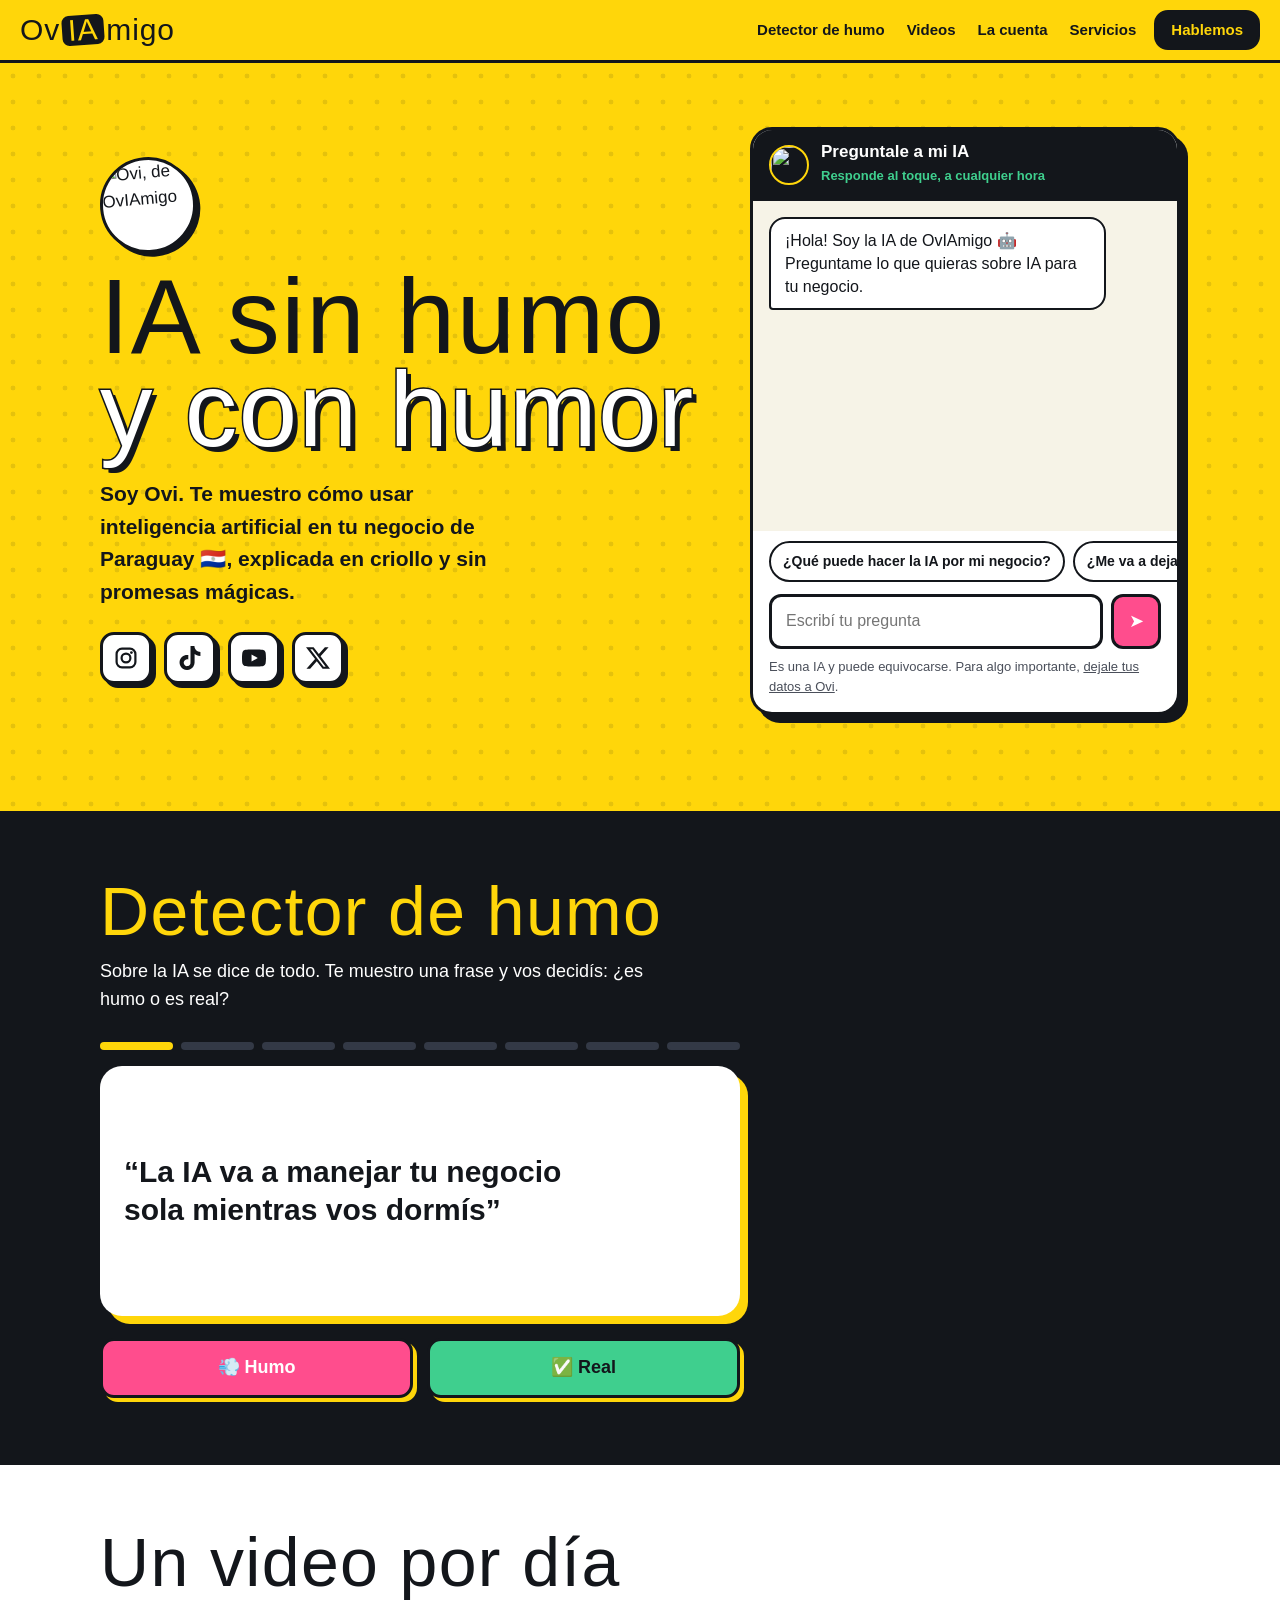
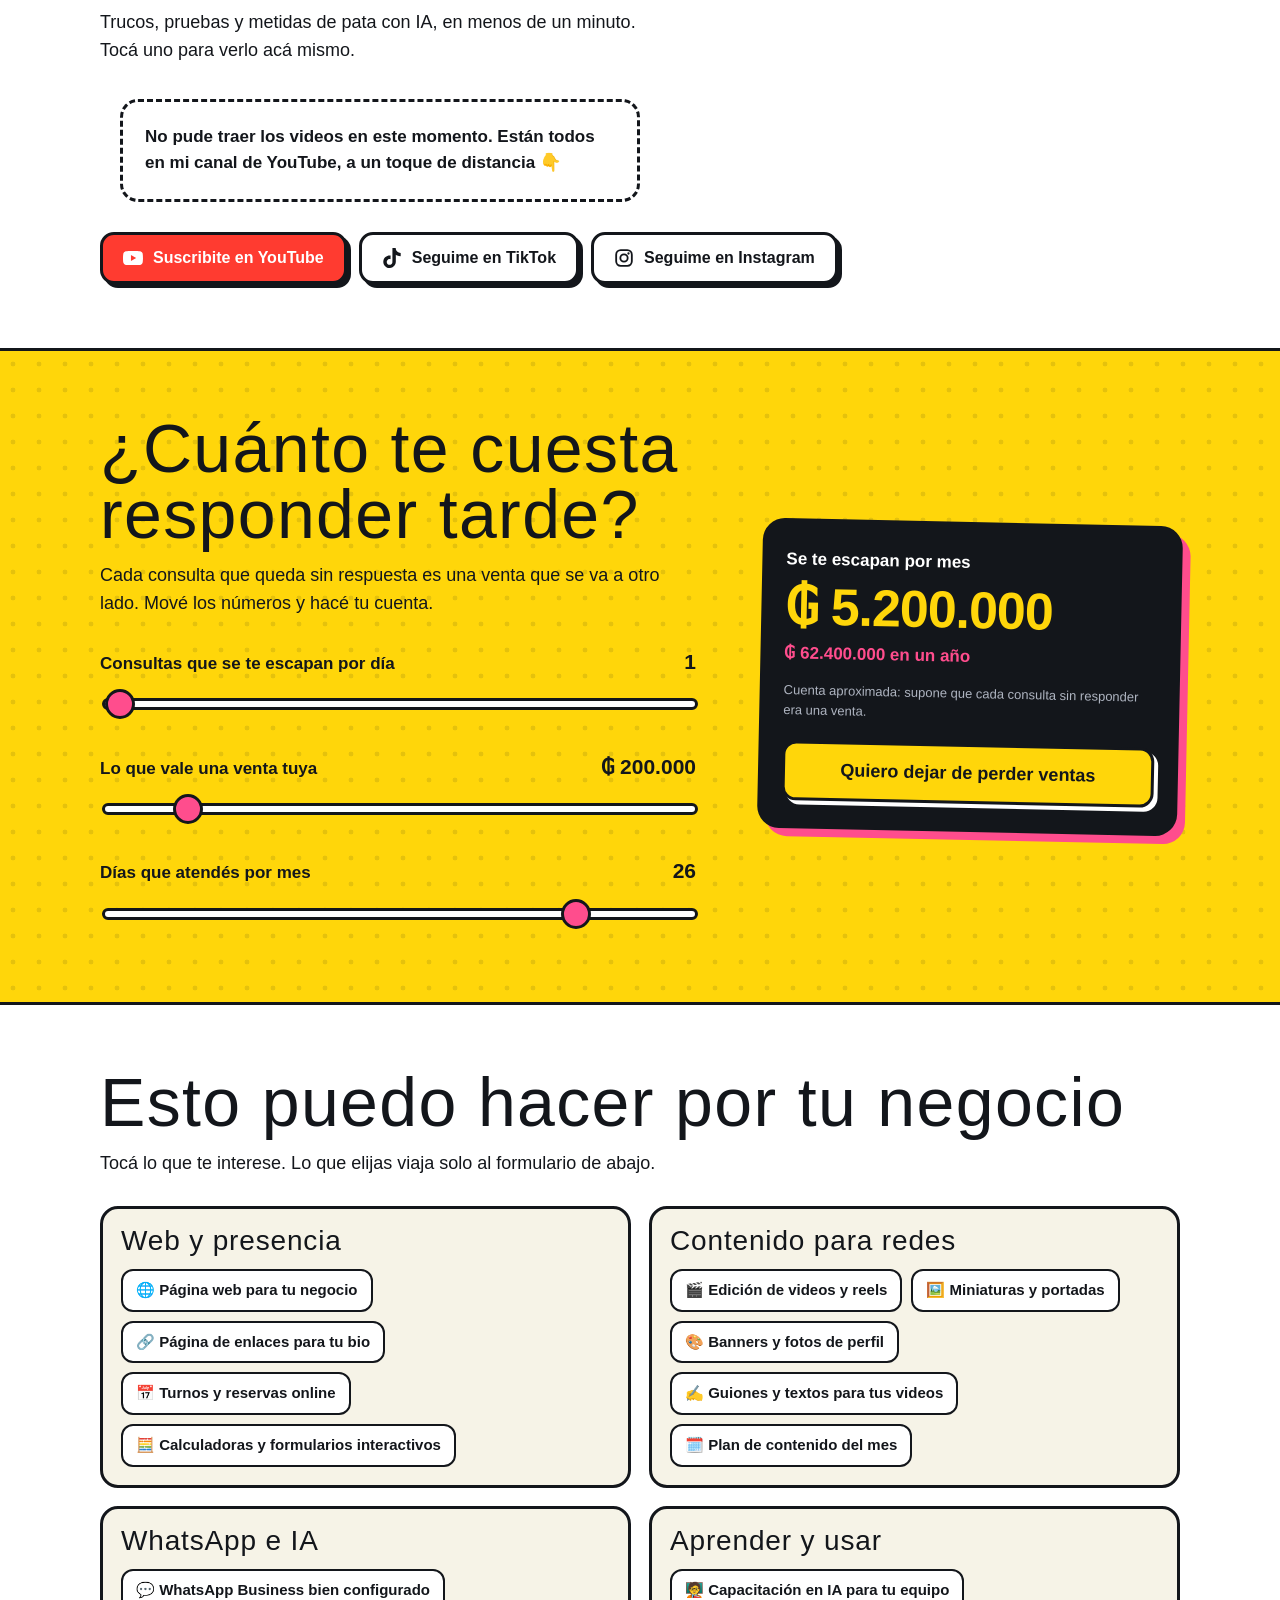
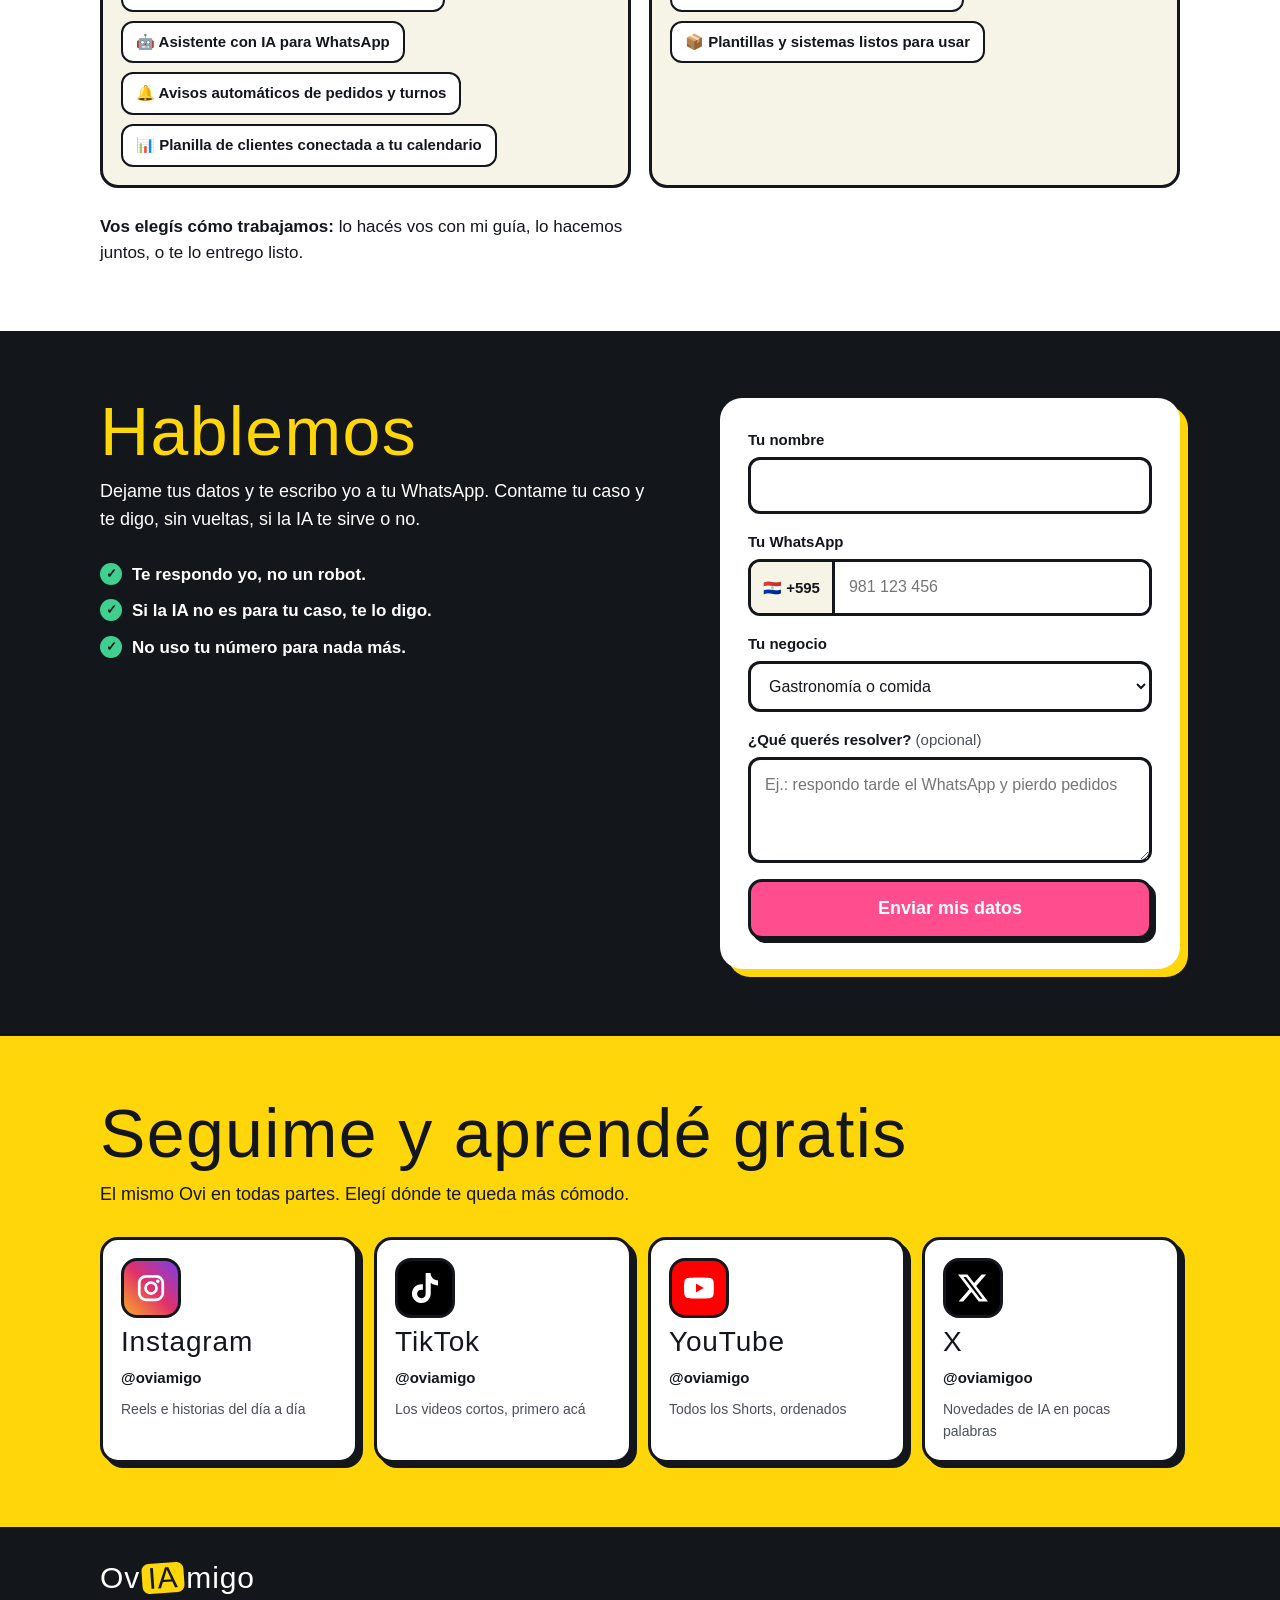
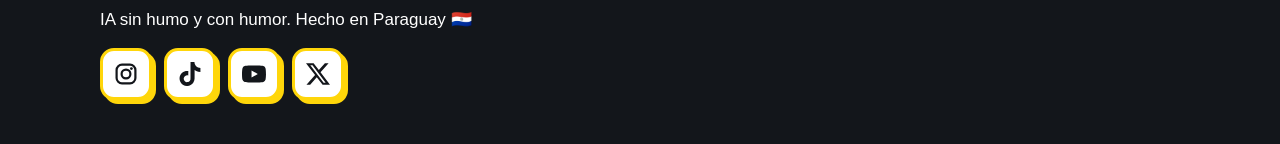
==== index.html @ fc62335b "Add files via upload" ====
<!doctype html>
<html lang="es-PY">
<head>
<meta charset="utf-8">
<meta name="viewport" content="width=device-width, initial-scale=1, viewport-fit=cover">
<title>OvIAmigo | IA sin humo y con humor para tu negocio</title>
<meta name="description" content="Ovi te muestra cómo usar inteligencia artificial en tu negocio de Paraguay: WhatsApp atendido por IA, páginas web, contenido y capacitación. Sin promesas mágicas.">
<meta name="theme-color" content="#FFD60A">
<link rel="canonical" href="https://oviamigo.com/">
<meta property="og:type" content="website">
<meta property="og:url" content="https://oviamigo.com/">
<meta property="og:title" content="OvIAmigo | IA sin humo y con humor">
<meta property="og:description" content="Preguntale a mi IA, jugá al detector de humo y mirá un video nuevo por día.">
<meta property="og:image" content="https://oviamigo.com/assets/compartir.png">
<meta name="twitter:card" content="summary_large_image">
<link rel="icon" href="assets/avatar.jpg">
<link rel="apple-touch-icon" href="assets/avatar.jpg">
<link rel="preload" href="assets/fuentes/bangers.woff2" as="font" type="font/woff2" crossorigin>
<link rel="stylesheet" href="estilos.css">
</head>
<body>

<svg width="0" height="0" style="position:absolute" aria-hidden="true">
  <symbol id="i-instagram" viewBox="0 0 24 24"><rect x="2.6" y="2.6" width="18.8" height="18.8" rx="5.4" fill="none" stroke="currentColor" stroke-width="2.2"/><circle cx="12" cy="12" r="4.4" fill="none" stroke="currentColor" stroke-width="2.2"/><circle cx="17.4" cy="6.6" r="1.4" fill="currentColor"/></symbol>
  <symbol id="i-tiktok" viewBox="0 0 24 24"><path fill="currentColor" d="M12.525.02c1.31-.02 2.61-.01 3.91-.02.08 1.53.63 3.09 1.75 4.17 1.12 1.11 2.7 1.62 4.24 1.79v4.03c-1.44-.05-2.89-.35-4.2-.97-.57-.26-1.1-.59-1.62-.93-.01 2.92.01 5.84-.02 8.75-.08 1.4-.54 2.79-1.35 3.94-1.31 1.92-3.58 3.17-5.91 3.21-1.43.08-2.86-.31-4.08-1.03-2.02-1.19-3.44-3.37-3.65-5.71-.02-.5-.03-1-.01-1.49.18-1.9 1.12-3.72 2.58-4.96 1.66-1.44 3.98-2.13 6.15-1.72.02 1.48-.04 2.96-.04 4.44-.99-.32-2.15-.23-3.02.37-.63.41-1.11 1.04-1.36 1.75-.21.51-.15 1.07-.14 1.61.24 1.64 1.82 3.02 3.5 2.87 1.12-.01 2.19-.66 2.77-1.61.19-.33.4-.67.41-1.06.1-1.79.06-3.57.07-5.36.01-4.03-.01-8.05.02-12.07z"/></symbol>
  <symbol id="i-youtube" viewBox="0 0 24 24"><path fill="currentColor" d="M23.498 6.186a3.016 3.016 0 0 0-2.122-2.136C19.505 3.545 12 3.545 12 3.545s-7.505 0-9.377.505A3.017 3.017 0 0 0 .502 6.186C0 8.07 0 12 0 12s0 3.93.502 5.814a3.016 3.016 0 0 0 2.122 2.136c1.871.505 9.376.505 9.376.505s7.505 0 9.377-.505a3.015 3.015 0 0 0 2.122-2.136C24 15.93 24 12 24 12s0-3.93-.502-5.814zM9.545 15.568V8.432L15.818 12l-6.273 3.568z"/></symbol>
  <symbol id="i-x" viewBox="0 0 24 24"><path fill="currentColor" d="M18.901 1.153h3.68l-8.04 9.19L24 22.846h-7.406l-5.8-7.584-6.638 7.584H.474l8.6-9.83L0 1.154h7.594l5.243 6.932ZM17.61 20.644h2.039L6.486 3.24H4.298Z"/></symbol>
</svg>

<header class="top">
  <a class="marca" href="#inicio" aria-label="OvIAmigo, inicio">Ov<b>IA</b>migo</a>
  <nav class="menu" aria-label="Secciones">
    <a href="#detector">Detector de humo</a>
    <a href="#videos">Videos</a>
    <a href="#cuenta">La cuenta</a>
    <a href="#servicios">Servicios</a>
  </nav>
  <a class="btn chico" href="#hablemos">Hablemos</a>
</header>

<main>

<!-- ============ INICIO ============ -->
<section class="hero" id="inicio">
  <div class="ancho hero-grid">
    <div class="hero-txt">
      <img class="avatar" src="assets/avatar.jpg" alt="Ovi, de OvIAmigo" width="96" height="96">
      <h1 class="titular">
        <span>IA sin humo</span> <span>y con humor</span>
        <i class="nube n1"></i><i class="nube n2"></i><i class="nube n3"></i><i class="nube n4"></i><i class="nube n5"></i>
      </h1>
      <p class="bajada">Soy Ovi. Te muestro cómo usar inteligencia artificial en tu negocio de Paraguay 🇵🇾, explicada en criollo y sin promesas mágicas.</p>
      <div class="redes-fila" data-redes="iconos"></div>
    </div>

    <div class="chat" aria-label="Chat con la IA de OvIAmigo">
      <div class="chat-top">
        <img src="assets/avatar.jpg" alt="" width="40" height="40">
        <div><strong>Preguntale a mi IA</strong><span id="chat-estado">Responde al toque, a cualquier hora</span></div>
      </div>
      <div class="chat-log" id="chat-log" role="log" aria-live="polite"></div>
      <div class="chat-ideas" id="chat-ideas"></div>
      <form class="chat-form" id="chat-form" autocomplete="off">
        <input id="chat-in" type="text" maxlength="400" placeholder="Escribí tu pregunta" aria-label="Tu pregunta">
        <button type="submit" aria-label="Enviar pregunta">➤</button>
      </form>
      <p class="chat-nota">Es una IA y puede equivocarse. Para algo importante, <a href="#hablemos">dejale tus datos a Ovi</a>.</p>
    </div>
  </div>
</section>

<!-- ============ DETECTOR DE HUMO ============ -->
<section class="humo" id="detector">
  <div class="ancho">
    <h2 class="titulo">Detector de humo</h2>
    <p class="intro">Sobre la IA se dice de todo. Te muestro una frase y vos decidís: ¿es humo o es real?</p>

    <div class="juego" id="juego">
      <div class="puntos" id="puntos" aria-hidden="true"></div>
      <div class="carta" id="carta" aria-live="polite">
        <p class="frase" id="frase"></p>
        <div class="veredicto" id="veredicto" hidden>
          <span class="sello" id="sello"></span>
          <p id="porque"></p>
        </div>
      </div>
      <div class="juego-botones" id="juego-botones">
        <button class="btn grande b-humo" type="button" data-resp="humo">💨 Humo</button>
        <button class="btn grande b-real" type="button" data-resp="real">✅ Real</button>
      </div>
      <button class="btn grande b-sig" id="siguiente" type="button" hidden>Siguiente frase</button>
    </div>

    <div class="final" id="final" hidden>
      <p class="final-num" id="final-num"></p>
      <p class="final-txt" id="final-txt"></p>
      <p class="final-inv">En mis videos desarmo un humo nuevo cada día. Seguime y no te lo venden más:</p>
      <div class="redes-fila claro" data-redes="botones"></div>
      <div class="final-acc">
        <button class="btn" id="compartir" type="button">Compartir mi resultado</button>
        <button class="btn fantasma" id="otra" type="button">Jugar de nuevo</button>
      </div>
    </div>
  </div>
</section>

<!-- ============ VIDEOS ============ -->
<section class="videos" id="videos">
  <div class="ancho">
    <h2 class="titulo">Un video por día</h2>
    <p class="intro">Trucos, pruebas y metidas de pata con IA, en menos de un minuto. Tocá uno para verlo acá mismo.</p>
  </div>
  <div class="tira" id="tira" tabindex="0" aria-label="Últimos videos de OvIAmigo"></div>
  <div class="ancho videos-pie">
    <a class="btn rojo" data-red="youtube" href="#" target="_blank" rel="noopener"><svg><use href="#i-youtube"/></svg> Suscribite en YouTube</a>
    <a class="btn" data-red="tiktok" href="#" target="_blank" rel="noopener"><svg><use href="#i-tiktok"/></svg> Seguime en TikTok</a>
    <a class="btn" data-red="instagram" href="#" target="_blank" rel="noopener"><svg><use href="#i-instagram"/></svg> Seguime en Instagram</a>
  </div>
</section>

<!-- ============ LA CUENTA ============ -->
<section class="cuenta" id="cuenta">
  <div class="ancho cuenta-grid">
    <div>
      <h2 class="titulo">¿Cuánto te cuesta responder tarde?</h2>
      <p class="intro">Cada consulta que queda sin respuesta es una venta que se va a otro lado. Mové los números y hacé tu cuenta.</p>
      <div class="campos">
        <label class="campo">
          <span>Consultas que se te escapan por día <output id="o-pierde">1</output></span>
          <input type="range" id="c-pierde" min="1" max="20" value="1">
        </label>
        <label class="campo">
          <span>Lo que vale una venta tuya <output id="o-venta">₲ 200.000</output></span>
          <input type="range" id="c-venta" min="20000" max="1500000" step="10000" value="200000">
        </label>
        <label class="campo">
          <span>Días que atendés por mes <output id="o-dias">26</output></span>
          <input type="range" id="c-dias" min="4" max="31" value="26">
        </label>
      </div>
    </div>
    <div class="ticket" aria-live="polite">
      <p class="ticket-arriba">Se te escapan por mes</p>
      <p class="ticket-num" id="c-total">₲ 5.200.000</p>
      <p class="ticket-abajo" id="c-anio">₲ 62.400.000 en un año</p>
      <p class="ticket-nota">Cuenta aproximada: supone que cada consulta sin responder era una venta.</p>
      <button class="btn grande" id="c-quiero" type="button">Quiero dejar de perder ventas</button>
    </div>
  </div>
</section>

<!-- ============ SERVICIOS ============ -->
<section class="servicios" id="servicios">
  <div class="ancho">
    <h2 class="titulo">Esto puedo hacer por tu negocio</h2>
    <p class="intro">Tocá lo que te interese. Lo que elijas viaja solo al formulario de abajo.</p>
    <div class="grupos" id="grupos"></div>
    <div class="formas">
      <p><strong>Vos elegís cómo trabajamos:</strong> lo hacés vos con mi guía, lo hacemos juntos, o te lo entrego listo.</p>
    </div>
  </div>
</section>

<!-- ============ HABLEMOS ============ -->
<section class="hablemos" id="hablemos">
  <div class="ancho hablemos-grid">
    <div>
      <h2 class="titulo">Hablemos</h2>
      <p class="intro">Dejame tus datos y te escribo yo a tu WhatsApp. Contame tu caso y te digo, sin vueltas, si la IA te sirve o no.</p>
      <ul class="promesas">
        <li>Te respondo yo, no un robot.</li>
        <li>Si la IA no es para tu caso, te lo digo.</li>
        <li>No uso tu número para nada más.</li>
      </ul>
      <a class="btn wa" id="wa-btn" href="#" target="_blank" rel="noopener" hidden>💬 Escribime por WhatsApp</a>
    </div>

    <form class="formu" id="formu" novalidate>
      <div class="elegidos" id="elegidos" hidden></div>
      <label class="f">
        <span>Tu nombre</span>
        <input id="f-nombre" type="text" autocomplete="given-name" maxlength="60" required>
      </label>
      <label class="f">
        <span>Tu WhatsApp</span>
        <span class="tel"><b>🇵🇾 +595</b><input id="f-tel" type="tel" inputmode="tel" autocomplete="tel" placeholder="981 123 456" required></span>
      </label>
      <label class="f">
        <span>Tu negocio</span>
        <select id="f-negocio">
          <option>Gastronomía o comida</option><option>Salud</option><option>Estética</option><option>Gimnasio</option>
          <option>Instituto o academia</option><option>Tienda</option><option>Servicios profesionales</option>
          <option>Emprendimiento nuevo</option><option>Otro</option>
        </select>
      </label>
      <label class="f">
        <span>¿Qué querés resolver? <em>(opcional)</em></span>
        <textarea id="f-msg" rows="3" maxlength="600" placeholder="Ej.: respondo tarde el WhatsApp y pierdo pedidos"></textarea>
      </label>
      <input id="f-miel" type="text" tabindex="-1" autocomplete="off" aria-hidden="true" class="miel">
      <p class="f-error" id="f-error" role="alert" hidden></p>
      <button class="btn grande" id="f-enviar" type="submit">Enviar mis datos</button>
    </form>

    <div class="gracias" id="gracias" hidden>
      <p class="gracias-t">¡Recibido! 🙌</p>
      <p>Ya tengo tus datos y te escribo a tu WhatsApp para coordinar. Mientras tanto, mirá los videos:</p>
      <div class="redes-fila" data-redes="botones"></div>
    </div>
  </div>
</section>

<!-- ============ REDES ============ -->
<section class="seguime" id="redes">
  <div class="ancho">
    <h2 class="titulo">Seguime y aprendé gratis</h2>
    <p class="intro">El mismo Ovi en todas partes. Elegí dónde te queda más cómodo.</p>
    <div class="tarjetas" id="tarjetas"></div>
  </div>
</section>

</main>

<footer class="pie">
  <div class="ancho pie-grid">
    <p class="marca">Ov<b>IA</b>migo</p>
    <p>IA sin humo y con humor. Hecho en Paraguay 🇵🇾</p>
    <div class="redes-fila claro" data-redes="iconos"></div>
  </div>
</footer>

<script src="config.js"></script>
<script src="app.js"></script>
</body>
</html>
---- estilos.css ----
/* OvIAmigo · estilos. Colores y letras de la marca arriba de todo. */
@font-face { font-family: "Bangers"; src: url(assets/fuentes/bangers.woff2) format("woff2"); font-weight: 400; font-display: swap; }
@font-face { font-family: "Montserrat"; src: url(assets/fuentes/montserrat.woff2) format("woff2"); font-weight: 100 900; font-display: swap; }
:root {
  --sun: #FFD60A; --ink: #13161B; --leaf: #3FCF8E; --pop: #FF4D8D; --sky: #4DA3FF; --paper: #FFFFFF;
  --gris: #4a4f5a; --humo: #C9CED8;
  --titulos: "Bangers", Impact, "Arial Black", sans-serif;
  --texto: "Montserrat", "Segoe UI", Roboto, Arial, sans-serif;
  --borde: 3px solid var(--ink);
  color-scheme: light;
}
*, *::before, *::after { box-sizing: border-box; }
html { scroll-behavior: smooth; scroll-padding-top: 76px; -webkit-text-size-adjust: 100%; }
body { margin: 0; font-family: var(--texto); font-weight: 500; font-size: 17px; line-height: 1.55; color: var(--ink); background: var(--sun); overflow-x: hidden; }
img { max-width: 100%; display: block; }
a { color: inherit; }
button, input, select, textarea { font: inherit; color: inherit; }
:focus-visible { outline: 3px solid var(--sky); outline-offset: 3px; }
[hidden] { display: none !important; }

.ancho { max-width: 1120px; margin: 0 auto; padding-left: 20px; padding-right: 20px; }
section { padding: 64px 0; }
.titulo { font-family: var(--titulos); font-weight: 400; letter-spacing: .02em; font-size: clamp(40px, 8.5vw, 68px); line-height: .98; margin: 0 0 14px; }
.intro { max-width: 56ch; margin: 0 0 28px; font-size: 18px; }

/* botones tipo sticker */
.btn {
  display: inline-flex; align-items: center; justify-content: center; gap: 10px; cursor: pointer; text-decoration: none;
  font-weight: 800; font-size: 16px; line-height: 1.2; padding: 13px 20px; min-height: 48px;
  background: var(--paper); color: var(--ink); border: var(--borde); border-radius: 14px; box-shadow: 4px 4px 0 var(--ink);
  transition: transform .08s, box-shadow .08s;
}
.btn:hover { transform: translate(-1px, -1px); box-shadow: 5px 5px 0 var(--ink); }
.btn:active { transform: translate(4px, 4px); box-shadow: 0 0 0 var(--ink); }
.btn svg { width: 20px; height: 20px; flex: none; }
.btn.chico { padding: 8px 14px; min-height: 40px; font-size: 15px; background: var(--ink); color: var(--sun); box-shadow: none; }
.btn.grande { font-size: 18px; padding: 16px 24px; min-height: 58px; width: 100%; }
.btn.rojo { background: #FF3B30; color: #fff; }
.btn.wa { background: var(--leaf); }
.btn.fantasma { background: transparent; color: inherit; border-color: currentColor; box-shadow: none; }
.btn[disabled] { opacity: .6; cursor: progress; }

/* ---------- barra de arriba ---------- */
.top { position: sticky; top: 0; z-index: 20; display: flex; align-items: center; gap: 18px; padding: 10px 20px; background: var(--sun); border-bottom: var(--borde); }
.marca { font-family: var(--titulos); font-size: 30px; letter-spacing: .03em; text-decoration: none; line-height: 1; margin: 0; }
.marca b { font-weight: 400; background: var(--ink); color: var(--sun); padding: 0 6px; border-radius: 7px; margin: 0 2px; display: inline-block; transform: rotate(-4deg); }
.menu { display: none; gap: 22px; margin-left: auto; font-weight: 700; font-size: 15px; }
.menu a { text-decoration: none; }
.menu a:hover { text-decoration: underline; text-decoration-thickness: 3px; text-underline-offset: 5px; }
.top .btn { margin-left: auto; }
@media (min-width: 860px) { .menu { display: flex; } .top .btn { margin-left: 0; } }

/* ---------- inicio ---------- */
.hero { overflow: hidden; padding: 32px 0 72px; background-image: radial-gradient(rgba(19, 22, 27, .11) 2.4px, transparent 2.6px); background-size: 26px 26px; }
.hero-grid { display: grid; gap: 36px; }
.avatar { width: 96px; height: 96px; border-radius: 50%; border: var(--borde); box-shadow: 4px 4px 0 var(--ink); transform: rotate(-5deg); margin-bottom: 18px; background: var(--paper); }
.titular { position: relative; font-family: var(--titulos); font-weight: 400; letter-spacing: .015em; font-size: clamp(48px, 17.5vw, 132px); line-height: .88; margin: 0 0 22px; }
.titular span { display: block; }
.titular span:last-of-type { color: var(--paper); -webkit-text-stroke: 3px var(--ink); paint-order: stroke fill; text-shadow: 5px 5px 0 var(--ink); }
.bajada { font-size: clamp(18px, 2.3vw, 21px); font-weight: 700; max-width: 34ch; margin: 0 0 24px; }

/* el humo que se va cuando carga la página */
.nube { position: absolute; border-radius: 50%; background: var(--humo); filter: blur(14px); opacity: 0; pointer-events: none; animation: despejar 2.2s ease-out .15s both; }
.n1 { width: 46%; height: 62%; left: -4%; top: -6%; --x: -140px; --y: -70px; }
.n2 { width: 40%; height: 56%; left: 30%; top: 2%; --x: 60px; --y: -110px; animation-delay: .25s; }
.n3 { width: 44%; height: 60%; left: 58%; top: -8%; --x: 170px; --y: -60px; animation-delay: .1s; }
.n4 { width: 50%; height: 50%; left: 8%; top: 44%; --x: -120px; --y: 40px; animation-delay: .3s; }
.n5 { width: 46%; height: 52%; left: 50%; top: 46%; --x: 150px; --y: 50px; animation-delay: .2s; }
@keyframes despejar { 0% { opacity: .96; transform: none; } 30% { opacity: .9; } 100% { opacity: 0; transform: translate(var(--x), var(--y)) scale(1.7); } }

.redes-fila { display: flex; flex-wrap: wrap; gap: 12px; }
.icono { display: grid; place-items: center; width: 52px; height: 52px; border-radius: 14px; background: var(--paper); color: var(--ink); border: var(--borde); box-shadow: 4px 4px 0 var(--ink); transition: transform .08s, box-shadow .08s; }
.icono:hover { transform: translate(-1px, -1px) rotate(-4deg); }
.icono:active { transform: translate(4px, 4px); box-shadow: none; }
.icono svg { width: 24px; height: 24px; }
.redes-fila.claro .icono, .redes-fila.claro .btn { box-shadow: 4px 4px 0 var(--sun); border-color: var(--sun); }

/* chat */
.chat { background: var(--paper); border: var(--borde); border-radius: 22px; box-shadow: 8px 8px 0 var(--ink); overflow: hidden; display: flex; flex-direction: column; }
.chat-top { display: flex; align-items: center; gap: 12px; padding: 12px 16px; background: var(--ink); color: var(--paper); }
.chat-top img { border-radius: 50%; border: 2px solid var(--sun); }
.chat-top strong { display: block; font-size: 17px; line-height: 1.2; }
.chat-top span { font-size: 13px; color: var(--leaf); font-weight: 700; }
.chat-log { height: 300px; overflow-y: auto; padding: 16px; display: flex; flex-direction: column; gap: 10px; background: #F6F3E7; overscroll-behavior: contain; }
.burbuja { max-width: 86%; padding: 10px 14px; border-radius: 16px; border: 2px solid var(--ink); font-size: 16px; line-height: 1.45; white-space: pre-wrap; overflow-wrap: anywhere; }
.burbuja.ia { align-self: flex-start; background: var(--paper); border-bottom-left-radius: 4px; }
.burbuja.yo { align-self: flex-end; background: var(--sun); border-bottom-right-radius: 4px; font-weight: 700; }
.burbuja.pensando { display: inline-flex; gap: 5px; padding: 14px; }
.burbuja.pensando i { width: 8px; height: 8px; border-radius: 50%; background: var(--ink); animation: salto 1s infinite; }
.burbuja.pensando i:nth-child(2) { animation-delay: .15s; } .burbuja.pensando i:nth-child(3) { animation-delay: .3s; }
@keyframes salto { 0%, 60%, 100% { transform: none; opacity: .35; } 30% { transform: translateY(-5px); opacity: 1; } }
.chat-ideas { display: flex; gap: 8px; padding: 10px 16px 0; overflow-x: auto; scrollbar-width: none; }
.chat-ideas::-webkit-scrollbar { display: none; }
.idea { flex: none; cursor: pointer; font-weight: 700; font-size: 14px; padding: 8px 12px; border-radius: 999px; border: 2px solid var(--ink); background: var(--paper); }
.idea:hover { background: var(--sun); }
.chat-form { display: flex; gap: 8px; padding: 12px 16px 8px; }
.chat-form input { flex: 1; min-width: 0; padding: 12px 14px; border: var(--borde); border-radius: 12px; background: var(--paper); font-size: 16px; }
.chat-form button { flex: none; width: 50px; border: var(--borde); border-radius: 12px; background: var(--pop); color: #fff; font-size: 18px; cursor: pointer; }
.chat-nota { margin: 0; padding: 0 16px 14px; font-size: 13px; color: var(--gris); }

@media (max-width: 899px) { .avatar { width: 76px; height: 76px; margin-bottom: 12px; } .titular { margin-bottom: 16px; } .bajada { margin-bottom: 18px; } }
@media (min-width: 900px) {
  .hero { padding: 64px 0 96px; }
  .hero-grid { grid-template-columns: minmax(0, 1fr) 430px; gap: 56px; align-items: center; }
  .titular { font-size: clamp(64px, 8.2vw, 112px); }
  .titular span { white-space: nowrap; }
  .chat-log { height: 330px; }
}

/* ---------- detector de humo ---------- */
.humo { background: var(--ink); color: var(--paper); border-top: var(--borde); position: relative; overflow: hidden; }
.humo .titulo { color: var(--sun); }
.juego { max-width: 640px; }
.puntos { display: flex; gap: 8px; margin-bottom: 16px; }
.puntos i { flex: 1; height: 8px; border-radius: 4px; background: #333946; }
.puntos i.ok { background: var(--leaf); } .puntos i.mal { background: var(--pop); } .puntos i.ahora { background: var(--sun); }
.carta { background: var(--paper); color: var(--ink); border-radius: 22px; padding: 28px 24px; min-height: 250px; display: flex; flex-direction: column; justify-content: center; box-shadow: 8px 8px 0 var(--sun); }
.frase { font-size: clamp(22px, 4.6vw, 30px); font-weight: 800; line-height: 1.25; margin: 0; text-wrap: balance; }
.frase::before { content: "“"; } .frase::after { content: "”"; }
.veredicto { margin-top: 18px; padding-top: 18px; border-top: 3px dashed var(--ink); }
.veredicto p { margin: 10px 0 0; font-size: 17px; }
.sello { display: inline-block; font-family: var(--titulos); font-size: 34px; letter-spacing: .04em; line-height: 1; padding: 6px 14px 4px; border: 4px solid currentColor; border-radius: 10px; transform: rotate(-5deg); animation: sellar .28s cubic-bezier(.2, 1.6, .4, 1) both; }
.sello.es-humo { color: var(--pop); } .sello.es-real { color: #17995F; }
.acierto { display: block; font-weight: 800; }
@keyframes sellar { from { transform: rotate(-5deg) scale(2.2); opacity: 0; } to { transform: rotate(-5deg) scale(1); opacity: 1; } }
.juego-botones { display: grid; grid-template-columns: 1fr 1fr; gap: 14px; margin-top: 22px; }
.humo .btn.grande { box-shadow: 4px 4px 0 var(--sun); }
.humo .btn.grande:active { box-shadow: none; }
.b-humo { background: var(--pop); color: #fff; } .b-real { background: var(--leaf); }
.b-sig { margin-top: 22px; background: var(--sun); }
.final { max-width: 640px; }
.final-num { font-weight: 800; font-size: clamp(64px, 17vw, 104px); letter-spacing: -.03em; line-height: 1; color: var(--sun); margin: 0; }
.final-txt { font-size: 24px; font-weight: 800; margin: 8px 0 22px; }
.final-inv { margin: 0 0 16px; }
.final-acc { display: flex; flex-wrap: wrap; gap: 12px; margin-top: 26px; }
.final-acc .btn:first-child { background: var(--sun); }

/* ---------- videos ---------- */
.videos { background: var(--paper); border-top: var(--borde); }
.tira { display: flex; gap: 16px; overflow-x: auto; padding: 6px 20px 22px; scroll-snap-type: x proximity; scroll-padding-left: 20px; }
@media (min-width: 1160px) { .tira { padding-left: calc((100vw - 1120px) / 2 + 20px); padding-right: calc((100vw - 1120px) / 2 + 20px); scroll-padding-left: calc((100vw - 1120px) / 2 + 20px); } }
.corto { flex: none; width: 210px; scroll-snap-align: start; }
.corto-marco { position: relative; display: block; width: 100%; aspect-ratio: 9 / 16; padding: 0; cursor: pointer; background: var(--ink); border: var(--borde); border-radius: 18px; box-shadow: 5px 5px 0 var(--ink); overflow: hidden; }
.corto-marco img, .corto-marco iframe { position: absolute; inset: 0; width: 100%; height: 100%; object-fit: cover; border: 0; }
.corto-marco .play { position: absolute; left: 50%; top: 50%; width: 62px; height: 62px; margin: -31px 0 0 -31px; border-radius: 50%; background: var(--sun); border: var(--borde); display: grid; place-items: center; font-size: 24px; padding-left: 4px; transition: transform .12s; }
.corto-marco:hover .play { transform: scale(1.12); }
.corto p { margin: 10px 2px 0; font-size: 14px; font-weight: 700; line-height: 1.3; display: -webkit-box; -webkit-line-clamp: 2; -webkit-box-orient: vertical; overflow: hidden; }
.corto.vacio .corto-marco { background: repeating-linear-gradient(-45deg, #EFEBDD 0 14px, #F6F3E7 14px 28px); cursor: default; }
.sin-videos { margin: 0 20px; max-width: 520px; padding: 22px; border: 3px dashed var(--ink); border-radius: 18px; font-weight: 700; }
.videos-pie { display: flex; flex-wrap: wrap; gap: 12px; margin-top: 8px; }

/* ---------- la cuenta ---------- */
.cuenta { border-top: var(--borde); background-image: radial-gradient(rgba(19, 22, 27, .11) 2.4px, transparent 2.6px); background-size: 26px 26px; }
.cuenta-grid { display: grid; gap: 32px; }
.cuenta-grid > *, .hero-grid > *, .hablemos-grid > * { min-width: 0; }
.campos { display: grid; gap: 22px; }
.campo span { display: flex; justify-content: space-between; align-items: baseline; gap: 12px; font-weight: 700; margin-bottom: 8px; }
.campo output { font-weight: 800; font-size: 21px; white-space: nowrap; }
input[type=range] { -webkit-appearance: none; appearance: none; width: 100%; height: 32px; background: transparent; cursor: pointer; }
input[type=range]::-webkit-slider-runnable-track { height: 12px; border-radius: 6px; background: var(--paper); border: var(--borde); }
input[type=range]::-moz-range-track { height: 6px; border-radius: 6px; background: var(--paper); border: var(--borde); }
input[type=range]::-webkit-slider-thumb { -webkit-appearance: none; width: 30px; height: 30px; margin-top: -12px; border-radius: 50%; background: var(--pop); border: var(--borde); }
input[type=range]::-moz-range-thumb { width: 24px; height: 24px; border-radius: 50%; background: var(--pop); border: var(--borde); }
.ticket { background: var(--ink); color: var(--paper); border-radius: 22px; padding: 28px 24px; transform: rotate(1.2deg); box-shadow: 8px 8px 0 var(--pop); }
.ticket p { margin: 0; }
.ticket-arriba { font-weight: 700; }
.ticket-num { font-weight: 800; font-size: clamp(27px, 8.6vw, 52px); line-height: 1.1; color: var(--sun); letter-spacing: -.02em; margin: 6px 0 4px !important; white-space: nowrap; }
.ticket-abajo { font-weight: 700; color: var(--pop); }
.ticket-nota { font-size: 13px; color: #AEB4C0; margin: 14px 0 20px !important; }
.ticket .btn { background: var(--sun); box-shadow: 4px 4px 0 var(--paper); }
@media (min-width: 900px) { .cuenta-grid { grid-template-columns: minmax(0, 1fr) 420px; gap: 64px; align-items: center; } }

/* ---------- servicios ---------- */
.servicios { background: var(--paper); border-top: var(--borde); }
.grupos { display: grid; gap: 18px; }
.grupo { border: var(--borde); border-radius: 18px; padding: 18px; background: #F6F3E7; }
.grupo h3 { font-family: var(--titulos); font-weight: 400; font-size: 28px; letter-spacing: .03em; line-height: 1; margin: 0 0 14px; }
.grupo div { display: flex; flex-wrap: wrap; gap: 9px; }
.serv { cursor: pointer; text-align: left; font-weight: 700; font-size: 15px; line-height: 1.25; padding: 10px 13px; border-radius: 12px; border: 2px solid var(--ink); background: var(--paper); transition: transform .08s; }
.serv:hover { transform: rotate(-1deg); }
.serv[aria-pressed=true] { background: var(--leaf); box-shadow: 3px 3px 0 var(--ink); }
.serv[aria-pressed=true]::after { content: " ✓"; }
.formas { margin-top: 26px; }
.formas p { margin: 0; max-width: 60ch; }
.barra-elegidos { position: fixed; left: 50%; bottom: 16px; z-index: 30; transform: translateX(-50%); width: max-content; max-width: calc(100vw - 32px); }
.barra-elegidos .btn { background: var(--pop); color: #fff; }
@media (min-width: 760px) { .grupos { grid-template-columns: 1fr 1fr; } }

/* ---------- hablemos ---------- */
.hablemos { background: var(--ink); color: var(--paper); border-top: var(--borde); }
.hablemos .titulo { color: var(--sun); }
.hablemos-grid { display: grid; gap: 32px; }
.promesas { list-style: none; padding: 0; margin: 0 0 26px; display: grid; gap: 10px; font-weight: 700; }
.promesas li { padding-left: 32px; position: relative; }
.promesas li::before { content: "✓"; position: absolute; left: 0; top: 1px; width: 22px; height: 22px; border-radius: 50%; background: var(--leaf); color: var(--ink); display: grid; place-items: center; font-size: 13px; font-weight: 800; }
.formu, .gracias { background: var(--paper); color: var(--ink); border-radius: 22px; padding: 24px 20px; box-shadow: 8px 8px 0 var(--sun); display: grid; gap: 16px; align-content: start; }
.f { display: grid; gap: 6px; }
.f > span:first-child { font-weight: 800; font-size: 15px; }
.f em { font-weight: 500; font-style: normal; color: var(--gris); }
.f input, .f select, .f textarea { width: 100%; padding: 13px 14px; border: var(--borde); border-radius: 12px; background: var(--paper); font-size: 16px; }
.f textarea { resize: vertical; }
.tel { display: flex; border: var(--borde); border-radius: 12px; overflow: hidden; }
.tel b { flex: none; display: grid; place-items: center; padding: 0 12px; background: #F6F3E7; border-right: var(--borde); font-size: 15px; }
.tel input { border: 0; border-radius: 0; }
.miel { position: absolute; left: -9999px; width: 1px; height: 1px; opacity: 0; }
.f-error { margin: 0; padding: 10px 14px; border-radius: 12px; background: #FFE1EB; border: 2px solid var(--pop); font-weight: 700; font-size: 15px; }
.formu .btn.grande { background: var(--pop); color: #fff; }
.elegidos { padding: 12px 14px; border-radius: 12px; background: #E3F8EE; border: 2px solid var(--ink); font-size: 14px; font-weight: 700; }
.elegidos span { display: block; font-weight: 500; margin-top: 4px; }
.gracias-t { font-family: var(--titulos); font-size: 48px; line-height: 1; margin: 0; }
.gracias p { margin: 0; }
@media (min-width: 900px) { .hablemos-grid { grid-template-columns: minmax(0, 1fr) 460px; gap: 64px; align-items: start; } .formu, .gracias { padding: 30px 28px; } }

/* ---------- redes ---------- */
.seguime { border-top: var(--borde); }
.tarjetas { display: grid; gap: 16px; }
.red { display: grid; grid-template-columns: 60px 1fr; column-gap: 16px; align-items: center; text-decoration: none; padding: 18px; background: var(--paper); border: var(--borde); border-radius: 18px; box-shadow: 5px 5px 0 var(--ink); transition: transform .1s, box-shadow .1s; }
.red:hover { transform: translate(-2px, -2px) rotate(-.6deg); box-shadow: 8px 8px 0 var(--ink); }
.red-logo { grid-row: span 3; width: 60px; height: 60px; border-radius: 16px; display: grid; place-items: center; color: #fff; border: var(--borde); }
.red-logo svg { width: 30px; height: 30px; }
.red strong { font-family: var(--titulos); font-weight: 400; font-size: 28px; letter-spacing: .03em; line-height: 1; }
.red em { font-style: normal; font-weight: 800; font-size: 15px; }
.red > span:last-child { font-size: 14px; color: var(--gris); }
.red.instagram .red-logo { background: linear-gradient(45deg, #F9A825, #E1306C 50%, #7B3FE4); }
.red.tiktok .red-logo { background: #000; }
.red.youtube .red-logo { background: #FF0000; }
.red.x .red-logo { background: #000; }
@media (min-width: 640px) { .tarjetas { grid-template-columns: 1fr 1fr; } }
@media (min-width: 1000px) { .tarjetas { grid-template-columns: repeat(4, 1fr); } .red { grid-template-columns: 1fr; row-gap: 10px; align-content: start; } .red-logo { grid-row: auto; } }

/* ---------- pie ---------- */
.pie { background: var(--ink); color: var(--paper); padding: 36px 0 44px; }
.pie-grid { display: grid; gap: 14px; justify-items: start; }
.pie p { margin: 0; }
.pie .marca b { background: var(--sun); color: var(--ink); }

@media (prefers-reduced-motion: reduce) {
  html { scroll-behavior: auto; }
  .nube { display: none; }
  .sello, .burbuja.pensando i { animation: none; }
  .btn, .icono, .red, .serv { transition: none; }
}
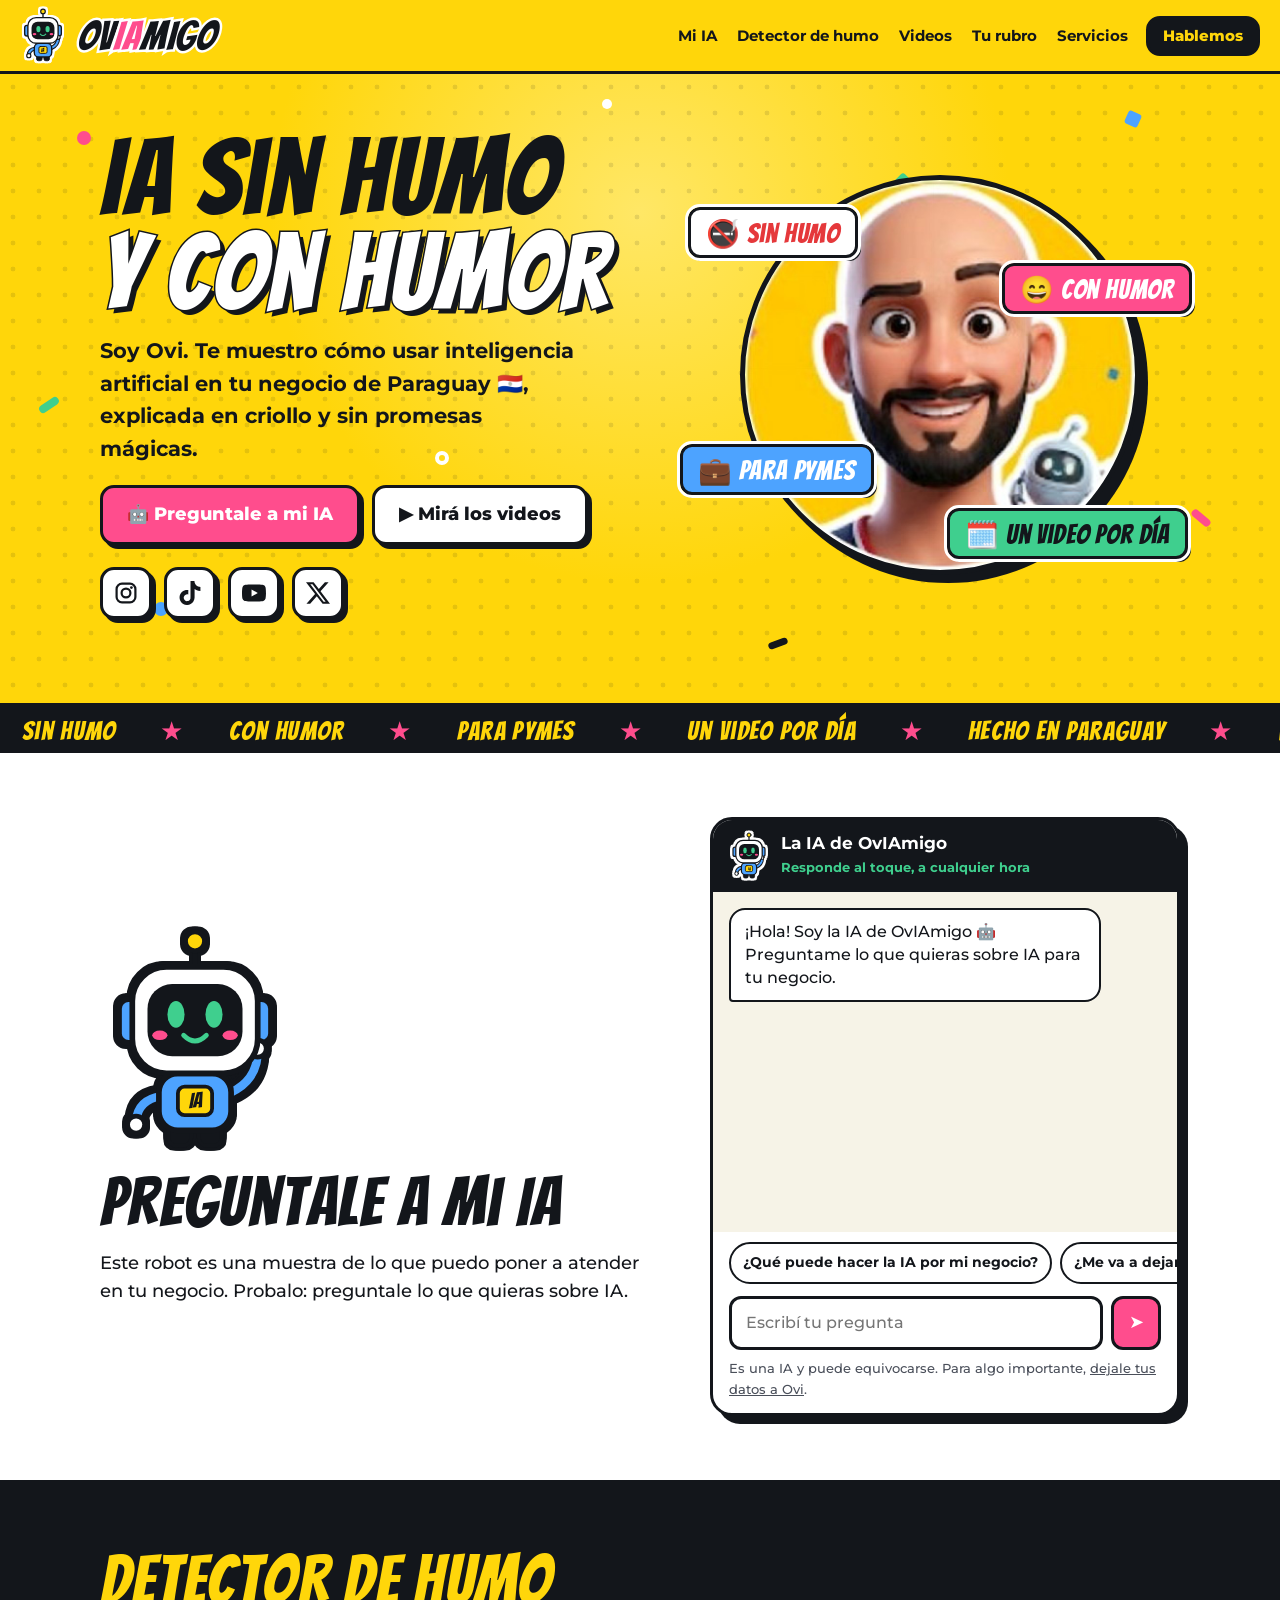
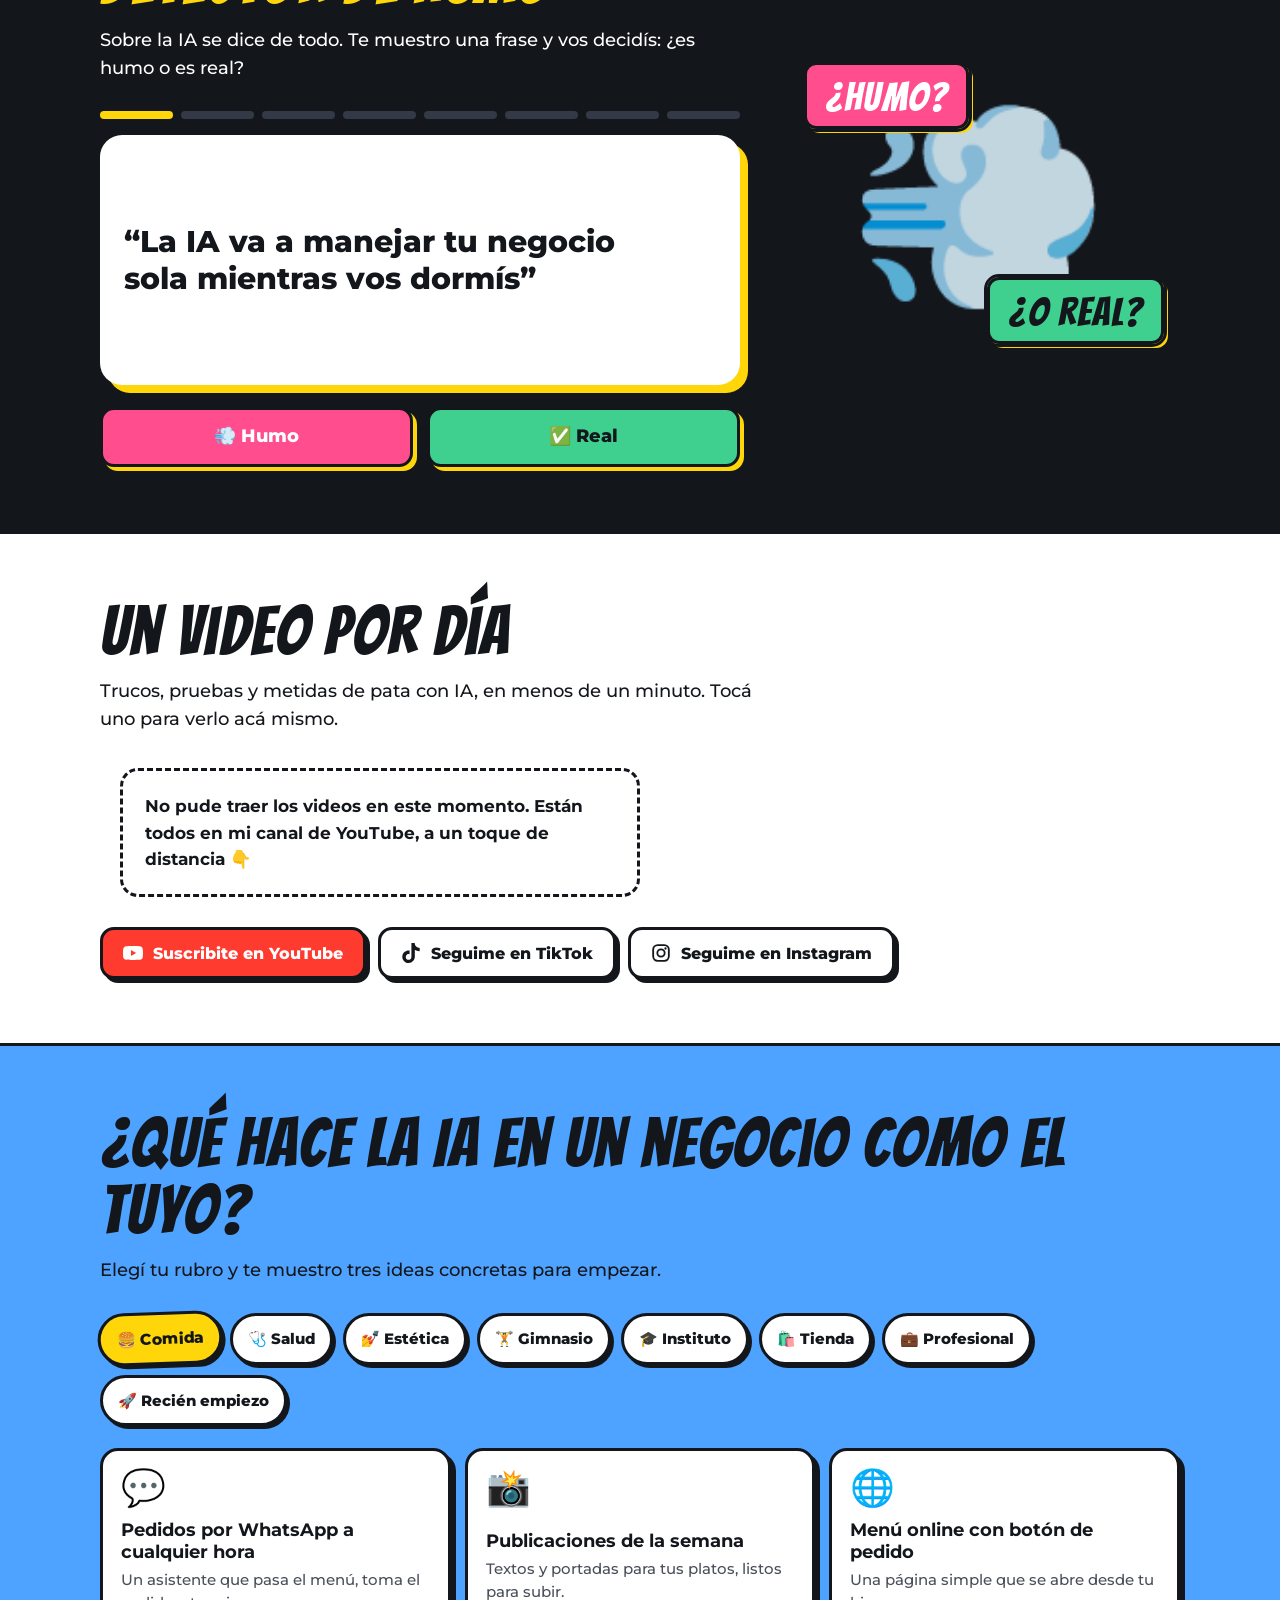
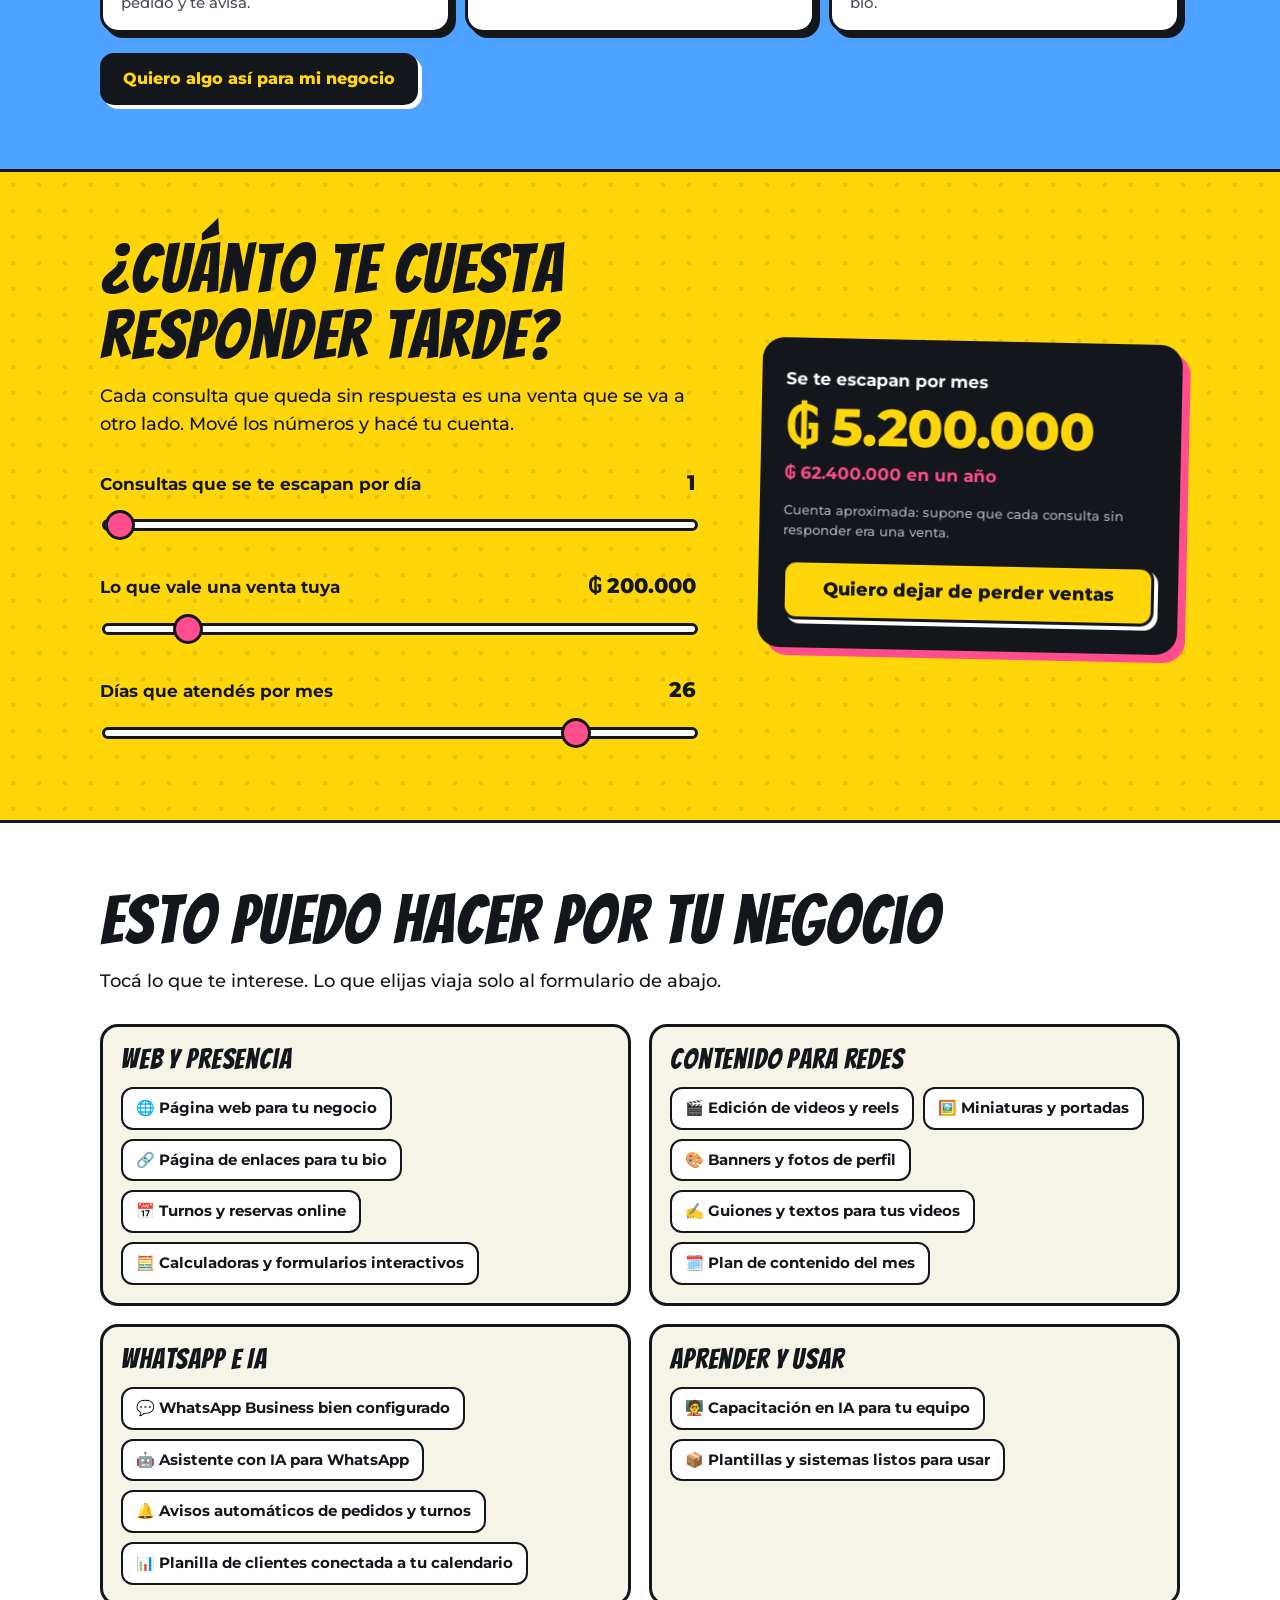
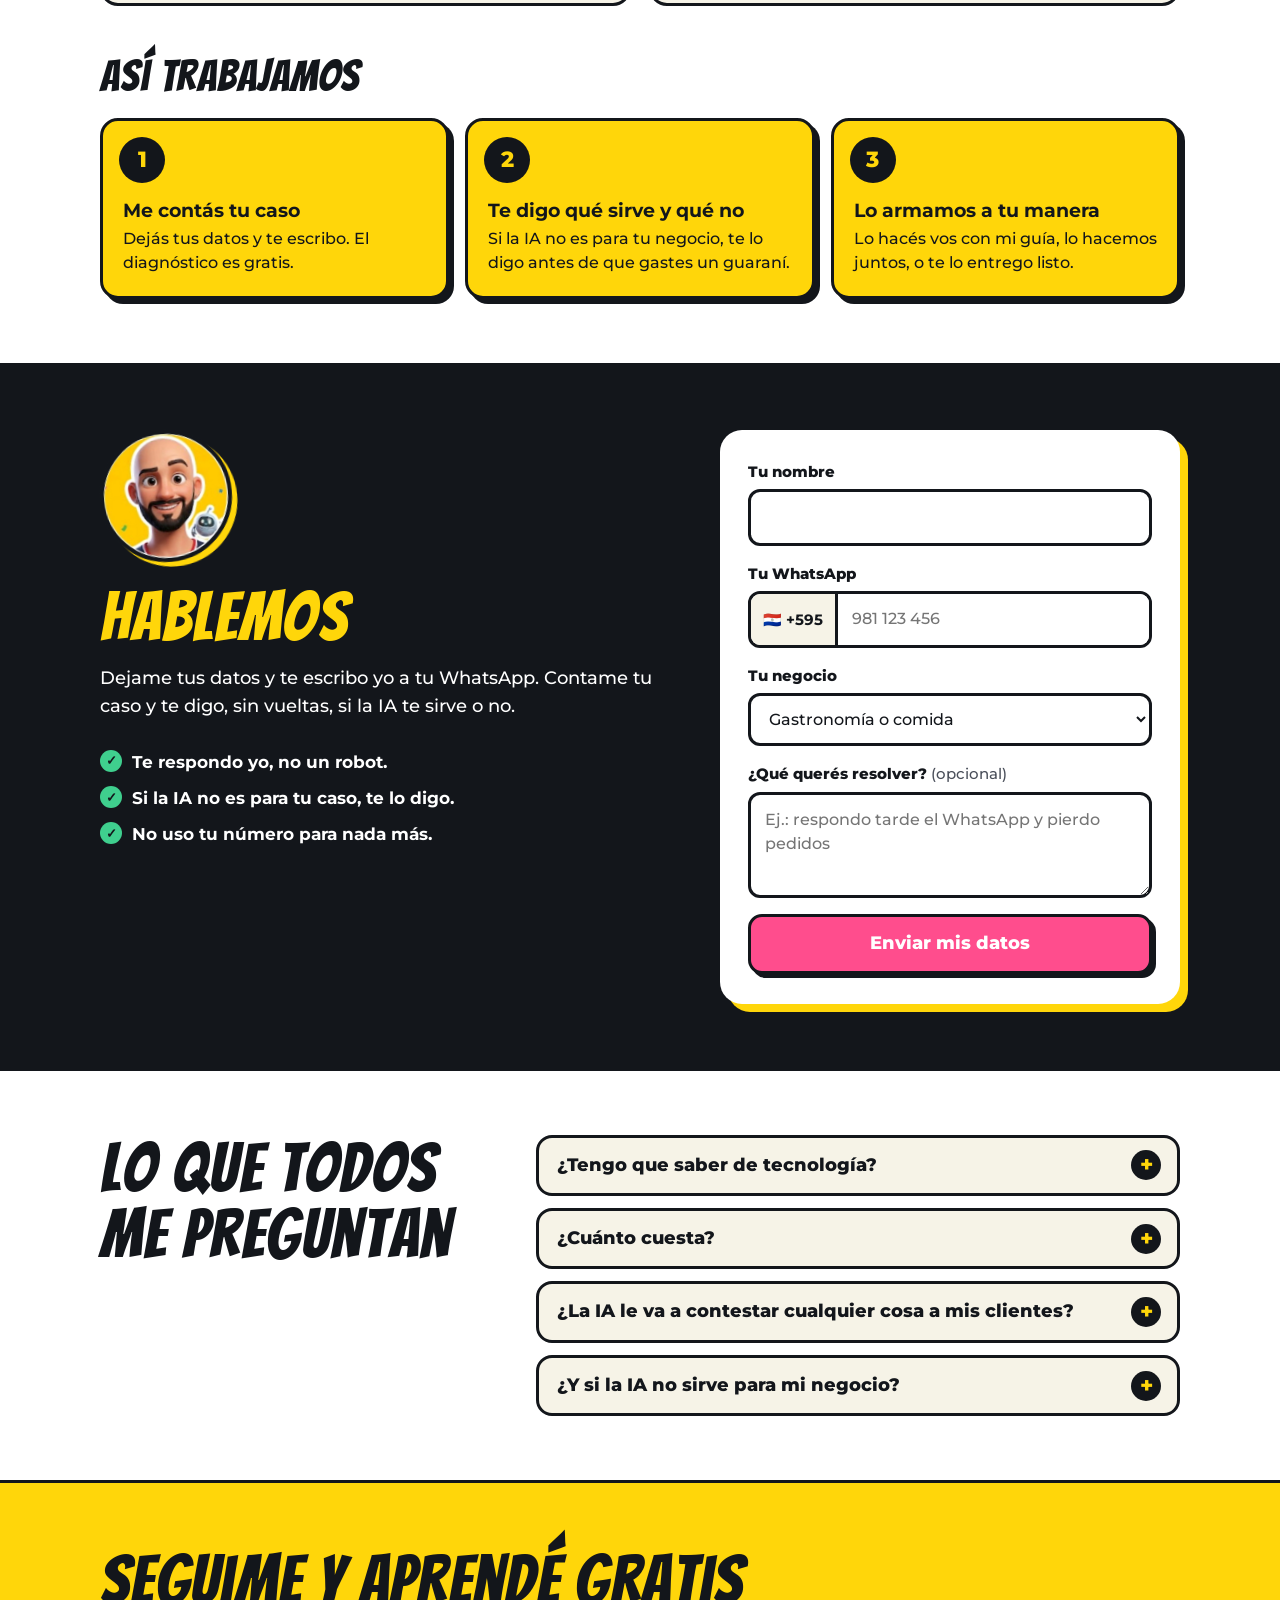
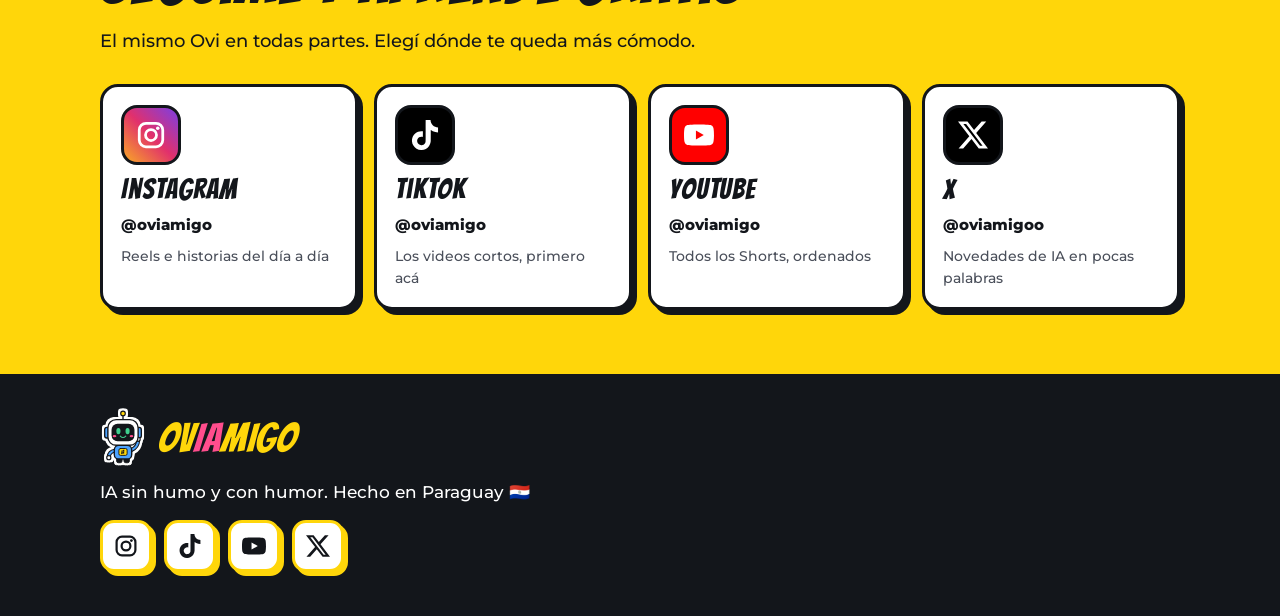
==== commit 991f3915: "Add files via upload" ====
--- a/index.html
+++ b/index.html
@@ -11,11 +11,10 @@
 <meta property="og:url" content="https://oviamigo.com/">
 <meta property="og:title" content="OvIAmigo | IA sin humo y con humor">
 <meta property="og:description" content="Preguntale a mi IA, jugá al detector de humo y mirá un video nuevo por día.">
-<meta property="og:image" content="https://oviamigo.com/assets/compartir.png">
+<meta property="og:image" content="https://oviamigo.com/compartir.jpg">
 <meta name="twitter:card" content="summary_large_image">
-<link rel="icon" href="assets/avatar.jpg">
-<link rel="apple-touch-icon" href="assets/avatar.jpg">
-<link rel="preload" href="assets/fuentes/bangers.woff2" as="font" type="font/woff2" crossorigin>
+<link rel="icon" href="avatar.jpg">
+<link rel="apple-touch-icon" href="avatar.jpg">
 <link rel="stylesheet" href="estilos.css">
 </head>
 <body>
@@ -25,14 +24,34 @@
   <symbol id="i-tiktok" viewBox="0 0 24 24"><path fill="currentColor" d="M12.525.02c1.31-.02 2.61-.01 3.91-.02.08 1.53.63 3.09 1.75 4.17 1.12 1.11 2.7 1.62 4.24 1.79v4.03c-1.44-.05-2.89-.35-4.2-.97-.57-.26-1.1-.59-1.62-.93-.01 2.92.01 5.84-.02 8.75-.08 1.4-.54 2.79-1.35 3.94-1.31 1.92-3.58 3.17-5.91 3.21-1.43.08-2.86-.31-4.08-1.03-2.02-1.19-3.44-3.37-3.65-5.71-.02-.5-.03-1-.01-1.49.18-1.9 1.12-3.72 2.58-4.96 1.66-1.44 3.98-2.13 6.15-1.72.02 1.48-.04 2.96-.04 4.44-.99-.32-2.15-.23-3.02.37-.63.41-1.11 1.04-1.36 1.75-.21.51-.15 1.07-.14 1.61.24 1.64 1.82 3.02 3.5 2.87 1.12-.01 2.19-.66 2.77-1.61.19-.33.4-.67.41-1.06.1-1.79.06-3.57.07-5.36.01-4.03-.01-8.05.02-12.07z"/></symbol>
   <symbol id="i-youtube" viewBox="0 0 24 24"><path fill="currentColor" d="M23.498 6.186a3.016 3.016 0 0 0-2.122-2.136C19.505 3.545 12 3.545 12 3.545s-7.505 0-9.377.505A3.017 3.017 0 0 0 .502 6.186C0 8.07 0 12 0 12s0 3.93.502 5.814a3.016 3.016 0 0 0 2.122 2.136c1.871.505 9.376.505 9.376.505s7.505 0 9.377-.505a3.015 3.015 0 0 0 2.122-2.136C24 15.93 24 12 24 12s0-3.93-.502-5.814zM9.545 15.568V8.432L15.818 12l-6.273 3.568z"/></symbol>
   <symbol id="i-x" viewBox="0 0 24 24"><path fill="currentColor" d="M18.901 1.153h3.68l-8.04 9.19L24 22.846h-7.406l-5.8-7.584-6.638 7.584H.474l8.6-9.83L0 1.154h7.594l5.243 6.932ZM17.61 20.644h2.039L6.486 3.24H4.298Z"/></symbol>
+  <!-- el robot de la marca -->
+  <symbol id="robot" viewBox="0 0 200 240">
+    <g stroke="#13161B" stroke-linecap="round" stroke-linejoin="round">
+      <path d="M100 42V20" stroke-width="6" fill="none"/><circle cx="100" cy="15" r="10" fill="#FFD60A" stroke-width="5"/>
+      <rect x="20" y="76" width="22" height="46" rx="10" fill="#4DA3FF" stroke-width="6"/><rect x="158" y="76" width="22" height="46" rx="10" fill="#4DA3FF" stroke-width="6"/>
+      <path d="M64 178Q40 182 38 204" stroke-width="18" fill="none"/><path d="M138 174Q164 162 166 134" stroke-width="18" fill="none"/>
+      <path d="M64 178Q40 182 38 204" stroke="#4DA3FF" stroke-width="9" fill="none"/><path d="M138 174Q164 162 166 134" stroke="#4DA3FF" stroke-width="9" fill="none"/>
+      <circle cx="38" cy="208" r="9" fill="#fff" stroke-width="5"/><circle cx="166" cy="128" r="9" fill="#fff" stroke-width="5"/>
+      <rect x="72" y="208" width="24" height="22" rx="8" fill="#13161B" stroke-width="4"/><rect x="104" y="208" width="24" height="22" rx="8" fill="#13161B" stroke-width="4"/>
+      <rect x="62" y="154" width="76" height="60" rx="20" fill="#4DA3FF" stroke-width="6"/>
+      <rect x="82" y="168" width="36" height="30" rx="7" fill="#FFD60A" stroke-width="4"/>
+      <rect x="34" y="42" width="132" height="112" rx="36" fill="#fff" stroke-width="6"/>
+      <rect x="50" y="60" width="100" height="76" rx="26" fill="#13161B" stroke="none"/>
+      <path d="M88 114Q100 126 112 114" stroke="#3FCF8E" stroke-width="5" fill="none"/>
+    </g>
+    <ellipse cx="80" cy="92" rx="9" ry="14" fill="#3FCF8E"/><ellipse cx="120" cy="92" rx="9" ry="14" fill="#3FCF8E"/>
+    <ellipse cx="63" cy="114" rx="8" ry="5" fill="#FF4D8D"/><ellipse cx="137" cy="114" rx="8" ry="5" fill="#FF4D8D"/>
+    <text x="100" y="191" text-anchor="middle" font-family="Bangers, Impact, sans-serif" font-size="22" fill="#13161B">IA</text>
+  </symbol>
 </svg>
 
 <header class="top">
-  <a class="marca" href="#inicio" aria-label="OvIAmigo, inicio">Ov<b>IA</b>migo</a>
+  <a class="logo" href="#inicio" aria-label="OvIAmigo, inicio"><svg class="robot" aria-hidden="true"><use href="#robot"/></svg><span class="logo-txt">Ov<b>IA</b>migo</span></a>
   <nav class="menu" aria-label="Secciones">
+    <a href="#ia">Mi IA</a>
     <a href="#detector">Detector de humo</a>
     <a href="#videos">Videos</a>
-    <a href="#cuenta">La cuenta</a>
+    <a href="#rubro">Tu rubro</a>
     <a href="#servicios">Servicios</a>
   </nav>
   <a class="btn chico" href="#hablemos">Hablemos</a>
@@ -42,21 +61,49 @@
 
 <!-- ============ INICIO ============ -->
 <section class="hero" id="inicio">
+  <i class="cf c1"></i><i class="cf c2"></i><i class="cf c3"></i><i class="cf c4"></i><i class="cf c5"></i><i class="cf c6"></i><i class="cf c7"></i><i class="cf c8"></i><i class="cf c9"></i><i class="cf c10"></i>
   <div class="ancho hero-grid">
+    <div class="hero-foto">
+      <span class="foto" role="img" aria-label="Ovi, el creador de OvIAmigo"></span>
+      <span class="pegatina p1">🚭 Sin humo</span>
+      <span class="pegatina p2">😄 Con humor</span>
+      <span class="pegatina p3">💼 Para pymes</span>
+      <span class="pegatina p4">🗓️ Un video por día</span>
+    </div>
     <div class="hero-txt">
-      <img class="avatar" src="assets/avatar.jpg" alt="Ovi, de OvIAmigo" width="96" height="96">
       <h1 class="titular">
         <span>IA sin humo</span> <span>y con humor</span>
         <i class="nube n1"></i><i class="nube n2"></i><i class="nube n3"></i><i class="nube n4"></i><i class="nube n5"></i>
       </h1>
       <p class="bajada">Soy Ovi. Te muestro cómo usar inteligencia artificial en tu negocio de Paraguay 🇵🇾, explicada en criollo y sin promesas mágicas.</p>
+      <div class="hero-botones">
+        <a class="btn grande rosa" href="#ia">🤖 Preguntale a mi IA</a>
+        <a class="btn grande" href="#videos">▶ Mirá los videos</a>
+      </div>
       <div class="redes-fila" data-redes="iconos"></div>
     </div>
-
+  </div>
+</section>
+
+<div class="cinta" aria-hidden="true">
+  <div class="cinta-pista">
+    <span>Sin humo</span><span>Con humor</span><span>Para pymes</span><span>Un video por día</span><span>Hecho en Paraguay</span><span>WhatsApp, webs y turnos</span>
+    <span>Sin humo</span><span>Con humor</span><span>Para pymes</span><span>Un video por día</span><span>Hecho en Paraguay</span><span>WhatsApp, webs y turnos</span>
+  </div>
+</div>
+
+<!-- ============ MI IA ============ -->
+<section class="ia" id="ia">
+  <div class="ancho ia-grid">
+    <div class="ia-txt">
+      <svg class="robot ia-robot" aria-hidden="true"><use href="#robot"/></svg>
+      <h2 class="titulo">Preguntale a mi IA</h2>
+      <p class="intro">Este robot es una muestra de lo que puedo poner a atender en tu negocio. Probalo: preguntale lo que quieras sobre IA.</p>
+    </div>
     <div class="chat" aria-label="Chat con la IA de OvIAmigo">
       <div class="chat-top">
-        <img src="assets/avatar.jpg" alt="" width="40" height="40">
-        <div><strong>Preguntale a mi IA</strong><span id="chat-estado">Responde al toque, a cualquier hora</span></div>
+        <svg class="robot" aria-hidden="true"><use href="#robot"/></svg>
+        <div><strong>La IA de OvIAmigo</strong><span id="chat-estado">Responde al toque, a cualquier hora</span></div>
       </div>
       <div class="chat-log" id="chat-log" role="log" aria-live="polite"></div>
       <div class="chat-ideas" id="chat-ideas"></div>
@@ -71,35 +118,42 @@
 
 <!-- ============ DETECTOR DE HUMO ============ -->
 <section class="humo" id="detector">
-  <div class="ancho">
-    <h2 class="titulo">Detector de humo</h2>
-    <p class="intro">Sobre la IA se dice de todo. Te muestro una frase y vos decidís: ¿es humo o es real?</p>
-
-    <div class="juego" id="juego">
-      <div class="puntos" id="puntos" aria-hidden="true"></div>
-      <div class="carta" id="carta" aria-live="polite">
-        <p class="frase" id="frase"></p>
-        <div class="veredicto" id="veredicto" hidden>
-          <span class="sello" id="sello"></span>
-          <p id="porque"></p>
+  <div class="ancho humo-grid">
+    <div>
+      <h2 class="titulo">Detector de humo</h2>
+      <p class="intro">Sobre la IA se dice de todo. Te muestro una frase y vos decidís: ¿es humo o es real?</p>
+
+      <div class="juego" id="juego">
+        <div class="puntos" id="puntos" aria-hidden="true"></div>
+        <div class="carta" id="carta" aria-live="polite">
+          <p class="frase" id="frase"></p>
+          <div class="veredicto" id="veredicto" hidden>
+            <span class="sello" id="sello"></span>
+            <p id="porque"></p>
+          </div>
         </div>
-      </div>
-      <div class="juego-botones" id="juego-botones">
-        <button class="btn grande b-humo" type="button" data-resp="humo">💨 Humo</button>
-        <button class="btn grande b-real" type="button" data-resp="real">✅ Real</button>
-      </div>
-      <button class="btn grande b-sig" id="siguiente" type="button" hidden>Siguiente frase</button>
-    </div>
-
-    <div class="final" id="final" hidden>
-      <p class="final-num" id="final-num"></p>
-      <p class="final-txt" id="final-txt"></p>
-      <p class="final-inv">En mis videos desarmo un humo nuevo cada día. Seguime y no te lo venden más:</p>
-      <div class="redes-fila claro" data-redes="botones"></div>
-      <div class="final-acc">
-        <button class="btn" id="compartir" type="button">Compartir mi resultado</button>
-        <button class="btn fantasma" id="otra" type="button">Jugar de nuevo</button>
-      </div>
+        <div class="juego-botones" id="juego-botones">
+          <button class="btn grande b-humo" type="button" data-resp="humo">💨 Humo</button>
+          <button class="btn grande b-real" type="button" data-resp="real">✅ Real</button>
+        </div>
+        <button class="btn grande b-sig" id="siguiente" type="button" hidden>Siguiente frase</button>
+      </div>
+
+      <div class="final" id="final" hidden>
+        <p class="final-num" id="final-num"></p>
+        <p class="final-txt" id="final-txt"></p>
+        <p class="final-inv">En mis videos desarmo un humo nuevo cada día. Seguime y no te lo venden más:</p>
+        <div class="redes-fila claro" data-redes="botones"></div>
+        <div class="final-acc">
+          <button class="btn" id="compartir" type="button">Compartir mi resultado</button>
+          <button class="btn fantasma" id="otra" type="button">Jugar de nuevo</button>
+        </div>
+      </div>
+    </div>
+    <div class="humo-arte" aria-hidden="true">
+      <span class="humo-emoji">💨</span>
+      <span class="pegatina h1">¿Humo?</span>
+      <span class="pegatina h2">¿O real?</span>
     </div>
   </div>
 </section>
@@ -115,6 +169,16 @@
     <a class="btn rojo" data-red="youtube" href="#" target="_blank" rel="noopener"><svg><use href="#i-youtube"/></svg> Suscribite en YouTube</a>
     <a class="btn" data-red="tiktok" href="#" target="_blank" rel="noopener"><svg><use href="#i-tiktok"/></svg> Seguime en TikTok</a>
     <a class="btn" data-red="instagram" href="#" target="_blank" rel="noopener"><svg><use href="#i-instagram"/></svg> Seguime en Instagram</a>
+  </div>
+</section>
+
+<!-- ============ TU RUBRO ============ -->
+<section class="rubro" id="rubro">
+  <div class="ancho">
+    <h2 class="titulo">¿Qué hace la IA en un negocio como el tuyo?</h2>
+    <p class="intro">Elegí tu rubro y te muestro tres ideas concretas para empezar.</p>
+    <div class="rubros" id="rubros" role="tablist" aria-label="Rubros"></div>
+    <div class="ideas" id="ideas" aria-live="polite"></div>
   </div>
 </section>
 
@@ -155,9 +219,13 @@
     <h2 class="titulo">Esto puedo hacer por tu negocio</h2>
     <p class="intro">Tocá lo que te interese. Lo que elijas viaja solo al formulario de abajo.</p>
     <div class="grupos" id="grupos"></div>
-    <div class="formas">
-      <p><strong>Vos elegís cómo trabajamos:</strong> lo hacés vos con mi guía, lo hacemos juntos, o te lo entrego listo.</p>
-    </div>
+
+    <h3 class="subtitulo">Así trabajamos</h3>
+    <ol class="pasos">
+      <li><strong>Me contás tu caso</strong>Dejás tus datos y te escribo. El diagnóstico es gratis.</li>
+      <li><strong>Te digo qué sirve y qué no</strong>Si la IA no es para tu negocio, te lo digo antes de que gastes un guaraní.</li>
+      <li><strong>Lo armamos a tu manera</strong>Lo hacés vos con mi guía, lo hacemos juntos, o te lo entrego listo.</li>
+    </ol>
   </div>
 </section>
 
@@ -165,6 +233,7 @@
 <section class="hablemos" id="hablemos">
   <div class="ancho hablemos-grid">
     <div>
+      <span class="foto mediana" role="img" aria-label="Ovi"></span>
       <h2 class="titulo">Hablemos</h2>
       <p class="intro">Dejame tus datos y te escribo yo a tu WhatsApp. Contame tu caso y te digo, sin vueltas, si la IA te sirve o no.</p>
       <ul class="promesas">
@@ -210,6 +279,19 @@
   </div>
 </section>
 
+<!-- ============ PREGUNTAS ============ -->
+<section class="dudas" id="dudas">
+  <div class="ancho dudas-grid">
+    <h2 class="titulo">Lo que todos me preguntan</h2>
+    <div class="acordeon">
+      <details><summary>¿Tengo que saber de tecnología?</summary><p>No. Si sabés usar WhatsApp, podés usar lo que armamos. Te lo dejo explicado paso a paso y en castellano.</p></details>
+      <details><summary>¿Cuánto cuesta?</summary><p>Depende de lo que necesites. Primero vemos tu caso, que es gratis, y después te paso el precio antes de empezar nada.</p></details>
+      <details><summary>¿La IA le va a contestar cualquier cosa a mis clientes?</summary><p>Responde con la información que le cargamos: tus precios, horarios y forma de atender. Lo que no sabe, te lo pasa a vos. Y se revisa: una IA sin control sí mete la pata.</p></details>
+      <details><summary>¿Y si la IA no sirve para mi negocio?</summary><p>Pasa, y te lo voy a decir. Prefiero perder un trabajo que venderte humo.</p></details>
+    </div>
+  </div>
+</section>
+
 <!-- ============ REDES ============ -->
 <section class="seguime" id="redes">
   <div class="ancho">
@@ -223,7 +305,7 @@
 
 <footer class="pie">
   <div class="ancho pie-grid">
-    <p class="marca">Ov<b>IA</b>migo</p>
+    <span class="logo"><svg class="robot" aria-hidden="true"><use href="#robot"/></svg><span class="logo-txt">Ov<b>IA</b>migo</span></span>
     <p>IA sin humo y con humor. Hecho en Paraguay 🇵🇾</p>
     <div class="redes-fila claro" data-redes="iconos"></div>
   </div>
--- a/estilos.css
+++ b/estilos.css
@@ -1,6 +1,6 @@
-/* OvIAmigo · estilos. Colores y letras de la marca arriba de todo. */
-@font-face { font-family: "Bangers"; src: url(assets/fuentes/bangers.woff2) format("woff2"); font-weight: 400; font-display: swap; }
-@font-face { font-family: "Montserrat"; src: url(assets/fuentes/montserrat.woff2) format("woff2"); font-weight: 100 900; font-display: swap; }
+/* OvIAmigo · estilos. Las letras y el avatar van adentro de este archivo para que nunca falten. */
+@font-face { font-family: "Bangers"; src: url([data-uri]) format("woff2"); font-weight: 400; font-display: swap; }
+@font-face { font-family: "Montserrat"; src: url([data-uri]) format("woff2"); font-weight: 100 900; font-display: swap; }
 :root {
   --sun: #FFD60A; --ink: #13161B; --leaf: #3FCF8E; --pop: #FF4D8D; --sky: #4DA3FF; --paper: #FFFFFF;
   --gris: #4a4f5a; --humo: #C9CED8;
@@ -8,6 +8,7 @@
   --texto: "Montserrat", "Segoe UI", Roboto, Arial, sans-serif;
   --borde: 3px solid var(--ink);
   color-scheme: light;
+  --avatar: url([data-uri]);
 }
 *, *::before, *::after { box-sizing: border-box; }
 html { scroll-behavior: smooth; scroll-padding-top: 76px; -webkit-text-size-adjust: 100%; }
@@ -40,24 +41,55 @@
 .btn.fantasma { background: transparent; color: inherit; border-color: currentColor; box-shadow: none; }
 .btn[disabled] { opacity: .6; cursor: progress; }
 
-/* ---------- barra de arriba ---------- */
-.top { position: sticky; top: 0; z-index: 20; display: flex; align-items: center; gap: 18px; padding: 10px 20px; background: var(--sun); border-bottom: var(--borde); }
-.marca { font-family: var(--titulos); font-size: 30px; letter-spacing: .03em; text-decoration: none; line-height: 1; margin: 0; }
-.marca b { font-weight: 400; background: var(--ink); color: var(--sun); padding: 0 6px; border-radius: 7px; margin: 0 2px; display: inline-block; transform: rotate(-4deg); }
-.menu { display: none; gap: 22px; margin-left: auto; font-weight: 700; font-size: 15px; }
+/* ---------- barra de arriba y logo ---------- */
+.top { position: sticky; top: 0; z-index: 20; display: flex; align-items: center; gap: 18px; padding: 8px 20px; background: var(--sun); border-bottom: var(--borde); }
+.robot { display: block; overflow: visible; filter: drop-shadow(2px 0 0 #fff) drop-shadow(-2px 0 0 #fff) drop-shadow(0 2px 0 #fff) drop-shadow(0 -2px 0 #fff); }
+.logo { display: inline-flex; align-items: center; gap: 8px; text-decoration: none; }
+.logo .robot { width: 40px; height: 48px; flex: none; }
+.logo-txt { font-family: var(--titulos); font-size: 34px; letter-spacing: .02em; line-height: 1; color: var(--ink); -webkit-text-stroke: 5px #fff; paint-order: stroke fill; padding: 0 4px; transform: skewX(-6deg); }
+.logo-txt b { font-weight: 400; color: var(--pop); }
+.menu { display: none; gap: 20px; margin-left: auto; font-weight: 700; font-size: 15px; }
 .menu a { text-decoration: none; }
 .menu a:hover { text-decoration: underline; text-decoration-thickness: 3px; text-underline-offset: 5px; }
 .top .btn { margin-left: auto; }
-@media (min-width: 860px) { .menu { display: flex; } .top .btn { margin-left: 0; } }
+@media (min-width: 940px) { .menu { display: flex; } .top .btn { margin-left: 0; } .logo .robot { width: 46px; height: 55px; } .logo-txt { font-size: 40px; } }
+
+/* la foto de Ovi */
+.foto { display: block; aspect-ratio: 1; border-radius: 50%; background: var(--paper) var(--avatar) center / cover no-repeat; border: 5px solid var(--ink); box-shadow: 8px 8px 0 var(--ink); }
+.foto.mediana { width: 132px; border-width: 4px; box-shadow: 5px 5px 0 var(--sun); transform: rotate(-5deg); margin-bottom: 22px; }
 
 /* ---------- inicio ---------- */
-.hero { overflow: hidden; padding: 32px 0 72px; background-image: radial-gradient(rgba(19, 22, 27, .11) 2.4px, transparent 2.6px); background-size: 26px 26px; }
-.hero-grid { display: grid; gap: 36px; }
-.avatar { width: 96px; height: 96px; border-radius: 50%; border: var(--borde); box-shadow: 4px 4px 0 var(--ink); transform: rotate(-5deg); margin-bottom: 18px; background: var(--paper); }
-.titular { position: relative; font-family: var(--titulos); font-weight: 400; letter-spacing: .015em; font-size: clamp(48px, 17.5vw, 132px); line-height: .88; margin: 0 0 22px; }
+.hero { position: relative; overflow: hidden; padding: 28px 0 56px; background: radial-gradient(circle at 50% 22%, #FFE766 0, var(--sun) 46%), var(--sun); }
+.hero::before { content: ""; position: absolute; inset: 0; background-image: radial-gradient(rgba(19, 22, 27, .11) 2.4px, transparent 2.6px); background-size: 26px 26px; pointer-events: none; }
+.hero-grid { position: relative; display: grid; gap: 30px; }
+.hero-grid > * { min-width: 0; }
+.hero-foto { position: relative; width: min(74vw, 330px); margin: 8px auto 0; }
+.hero-foto .foto { width: 100%; }
+.pegatina { position: absolute; white-space: nowrap; font-family: var(--titulos); font-size: clamp(17px, 4.6vw, 24px); letter-spacing: .03em; line-height: 1; padding: 8px 12px 6px; border: var(--borde); border-radius: 12px; box-shadow: 3px 3px 0 var(--ink); outline: 3px solid #fff; animation: flotar 5s ease-in-out infinite; }
+.p1 { background: #fff; color: #E5383B; left: -13%; top: 8%; --giro: -9deg; }
+.p2 { background: var(--pop); color: #fff; right: -13%; top: 22%; --giro: 7deg; animation-delay: -1.2s; }
+.p3 { background: var(--sky); color: #fff; left: -15%; bottom: 20%; --giro: 6deg; animation-delay: -2.4s; }
+.p4 { background: var(--leaf); right: -12%; bottom: 4%; --giro: -5deg; animation-delay: -3.3s; }
+@keyframes flotar { 0%, 100% { transform: rotate(var(--giro, 0deg)) translateY(0); } 50% { transform: rotate(var(--giro, 0deg)) translateY(-7px); } }
+.titular { position: relative; font-family: var(--titulos); font-weight: 400; letter-spacing: .015em; font-size: clamp(48px, 17.5vw, 132px); line-height: .88; margin: 0 0 16px; }
 .titular span { display: block; }
 .titular span:last-of-type { color: var(--paper); -webkit-text-stroke: 3px var(--ink); paint-order: stroke fill; text-shadow: 5px 5px 0 var(--ink); }
-.bajada { font-size: clamp(18px, 2.3vw, 21px); font-weight: 700; max-width: 34ch; margin: 0 0 24px; }
+.bajada { font-size: clamp(18px, 2.3vw, 21px); font-weight: 700; max-width: 34ch; margin: 0 0 20px; }
+.hero-botones { display: grid; gap: 12px; margin-bottom: 22px; }
+.btn.rosa { background: var(--pop); color: #fff; }
+
+/* papelitos */
+.cf { position: absolute; width: 14px; height: 14px; pointer-events: none; }
+.c1 { left: 6%; top: 9%; background: var(--pop); border-radius: 50%; }
+.c2 { left: 88%; top: 6%; background: var(--sky); transform: rotate(24deg); border-radius: 3px; }
+.c3 { left: 78%; top: 44%; border: 4px solid var(--ink); border-radius: 50%; }
+.c4 { left: 3%; top: 52%; background: var(--leaf); width: 22px; height: 8px; border-radius: 4px; transform: rotate(-34deg); }
+.c5 { left: 93%; top: 70%; background: var(--pop); width: 22px; height: 8px; border-radius: 4px; transform: rotate(40deg); }
+.c6 { left: 47%; top: 4%; background: #fff; border-radius: 50%; width: 10px; height: 10px; }
+.c7 { left: 12%; top: 84%; background: var(--sky); border-radius: 50%; }
+.c8 { left: 60%; top: 90%; background: var(--ink); width: 20px; height: 7px; border-radius: 4px; transform: rotate(-20deg); }
+.c9 { left: 34%; top: 60%; border: 4px solid #fff; border-radius: 50%; }
+.c10 { left: 70%; top: 16%; background: var(--leaf); transform: rotate(45deg); border-radius: 3px; }
 
 /* el humo que se va cuando carga la página */
 .nube { position: absolute; border-radius: 50%; background: var(--humo); filter: blur(14px); opacity: 0; pointer-events: none; animation: despejar 2.2s ease-out .15s both; }
@@ -75,10 +107,39 @@
 .icono svg { width: 24px; height: 24px; }
 .redes-fila.claro .icono, .redes-fila.claro .btn { box-shadow: 4px 4px 0 var(--sun); border-color: var(--sun); }
 
+@media (min-width: 900px) {
+  .hero { padding: 56px 0 84px; }
+  .hero-grid { grid-template-columns: minmax(0, 1fr) 440px; gap: 72px; align-items: center; }
+  .hero-foto { order: 2; width: 400px; margin: 0; }
+  .titular { font-size: clamp(64px, 8.4vw, 116px); }
+  .titular span { white-space: nowrap; }
+  .hero-botones { grid-template-columns: auto auto; justify-content: start; }
+  .hero-botones .btn { width: auto; }
+  .pegatina { font-size: 27px; padding: 10px 15px 8px; }
+}
+
+@media (max-width: 899px) { .p1, .p3 { left: -7%; } .p2, .p4 { right: -7%; } .c9, .c4, .c8 { display: none; } }
+@media (max-width: 380px) { .logo .robot { width: 32px; height: 38px; } .logo-txt { font-size: 27px; -webkit-text-stroke-width: 4px; } .top { padding: 8px 14px; gap: 8px; } }
+
+/* cinta que corre */
+.cinta { background: var(--ink); color: var(--sun); border-top: var(--borde); overflow: hidden; padding: 12px 0 9px; }
+.cinta-pista { display: flex; width: max-content; animation: correr 36s linear infinite; }
+.cinta span { font-family: var(--titulos); font-size: 26px; letter-spacing: .05em; line-height: 1; white-space: nowrap; padding: 0 22px; }
+.cinta span::after { content: "★"; color: var(--pop); margin-left: 44px; }
+@keyframes correr { to { transform: translateX(-50%); } }
+
+/* ---------- mi IA ---------- */
+.ia { background: var(--paper); }
+.ia-grid { display: grid; gap: 26px; }
+.ia-grid > * { min-width: 0; }
+.ia-robot { width: 120px; height: 144px; margin-bottom: 14px; filter: drop-shadow(3px 0 0 var(--ink)) drop-shadow(-3px 0 0 var(--ink)) drop-shadow(0 3px 0 var(--ink)) drop-shadow(0 -3px 0 var(--ink)); animation: flotar 4s ease-in-out infinite; }
+.ia .intro { margin-bottom: 0; }
+@media (min-width: 900px) { .ia-grid { grid-template-columns: minmax(0, 1fr) 470px; gap: 64px; align-items: center; } .ia-robot { width: 190px; height: 228px; } }
+
 /* chat */
 .chat { background: var(--paper); border: var(--borde); border-radius: 22px; box-shadow: 8px 8px 0 var(--ink); overflow: hidden; display: flex; flex-direction: column; }
 .chat-top { display: flex; align-items: center; gap: 12px; padding: 12px 16px; background: var(--ink); color: var(--paper); }
-.chat-top img { border-radius: 50%; border: 2px solid var(--sun); }
+.chat-top .robot { width: 40px; height: 48px; flex: none; }
 .chat-top strong { display: block; font-size: 17px; line-height: 1.2; }
 .chat-top span { font-size: 13px; color: var(--leaf); font-weight: 700; }
 .chat-log { height: 300px; overflow-y: auto; padding: 16px; display: flex; flex-direction: column; gap: 10px; background: #F6F3E7; overscroll-behavior: contain; }
@@ -98,14 +159,7 @@
 .chat-form button { flex: none; width: 50px; border: var(--borde); border-radius: 12px; background: var(--pop); color: #fff; font-size: 18px; cursor: pointer; }
 .chat-nota { margin: 0; padding: 0 16px 14px; font-size: 13px; color: var(--gris); }
 
-@media (max-width: 899px) { .avatar { width: 76px; height: 76px; margin-bottom: 12px; } .titular { margin-bottom: 16px; } .bajada { margin-bottom: 18px; } }
-@media (min-width: 900px) {
-  .hero { padding: 64px 0 96px; }
-  .hero-grid { grid-template-columns: minmax(0, 1fr) 430px; gap: 56px; align-items: center; }
-  .titular { font-size: clamp(64px, 8.2vw, 112px); }
-  .titular span { white-space: nowrap; }
-  .chat-log { height: 330px; }
-}
+@media (min-width: 900px) { .chat-log { height: 340px; } }
 
 /* ---------- detector de humo ---------- */
 .humo { background: var(--ink); color: var(--paper); border-top: var(--borde); position: relative; overflow: hidden; }
@@ -150,9 +204,9 @@
 .videos-pie { display: flex; flex-wrap: wrap; gap: 12px; margin-top: 8px; }
 
 /* ---------- la cuenta ---------- */
-.cuenta { border-top: var(--borde); background-image: radial-gradient(rgba(19, 22, 27, .11) 2.4px, transparent 2.6px); background-size: 26px 26px; }
+.cuenta { border-top: var(--borde); background-color: var(--sun); background-image: radial-gradient(rgba(19, 22, 27, .11) 2.4px, transparent 2.6px); background-size: 26px 26px; }
 .cuenta-grid { display: grid; gap: 32px; }
-.cuenta-grid > *, .hero-grid > *, .hablemos-grid > * { min-width: 0; }
+.cuenta-grid > *, .hablemos-grid > * { min-width: 0; }
 .campos { display: grid; gap: 22px; }
 .campo span { display: flex; justify-content: space-between; align-items: baseline; gap: 12px; font-weight: 700; margin-bottom: 8px; }
 .campo output { font-weight: 800; font-size: 21px; white-space: nowrap; }
@@ -180,8 +234,6 @@
 .serv:hover { transform: rotate(-1deg); }
 .serv[aria-pressed=true] { background: var(--leaf); box-shadow: 3px 3px 0 var(--ink); }
 .serv[aria-pressed=true]::after { content: " ✓"; }
-.formas { margin-top: 26px; }
-.formas p { margin: 0; max-width: 60ch; }
 .barra-elegidos { position: fixed; left: 50%; bottom: 16px; z-index: 30; transform: translateX(-50%); width: max-content; max-width: calc(100vw - 32px); }
 .barra-elegidos .btn { background: var(--pop); color: #fff; }
 @media (min-width: 760px) { .grupos { grid-template-columns: 1fr 1fr; } }
@@ -212,7 +264,7 @@
 @media (min-width: 900px) { .hablemos-grid { grid-template-columns: minmax(0, 1fr) 460px; gap: 64px; align-items: start; } .formu, .gracias { padding: 30px 28px; } }
 
 /* ---------- redes ---------- */
-.seguime { border-top: var(--borde); }
+.seguime { border-top: var(--borde); background: var(--sun); }
 .tarjetas { display: grid; gap: 16px; }
 .red { display: grid; grid-template-columns: 60px 1fr; column-gap: 16px; align-items: center; text-decoration: none; padding: 18px; background: var(--paper); border: var(--borde); border-radius: 18px; box-shadow: 5px 5px 0 var(--ink); transition: transform .1s, box-shadow .1s; }
 .red:hover { transform: translate(-2px, -2px) rotate(-.6deg); box-shadow: 8px 8px 0 var(--ink); }
@@ -228,15 +280,65 @@
 @media (min-width: 640px) { .tarjetas { grid-template-columns: 1fr 1fr; } }
 @media (min-width: 1000px) { .tarjetas { grid-template-columns: repeat(4, 1fr); } .red { grid-template-columns: 1fr; row-gap: 10px; align-content: start; } .red-logo { grid-row: auto; } }
 
+/* ---------- detector: arte al costado ---------- */
+.humo-arte { display: none; }
+@media (min-width: 980px) {
+  .humo-grid { display: grid; grid-template-columns: minmax(0, 640px) 1fr; gap: 40px; align-items: center; }
+  .humo-arte { display: block; position: relative; height: 380px; }
+  .humo-emoji { position: absolute; left: 50%; top: 50%; transform: translate(-50%, -50%); font-size: 210px; line-height: 1; opacity: .9; }
+  .humo-arte .pegatina { font-size: 40px; padding: 12px 18px 9px; outline-color: var(--ink); box-shadow: 4px 4px 0 var(--sun); }
+  .h1 { background: var(--pop); color: #fff; left: 6%; top: 12%; --giro: -8deg; }
+  .h2 { background: var(--leaf); color: var(--ink); right: 4%; bottom: 14%; --giro: 6deg; animation-delay: -2s; }
+}
+
+/* ---------- tu rubro ---------- */
+.rubro { background: var(--sky); border-top: var(--borde); }
+.rubros { display: flex; flex-wrap: wrap; gap: 10px; margin-bottom: 22px; }
+.rub { cursor: pointer; font-weight: 800; font-size: 15px; padding: 11px 15px; border-radius: 999px; border: var(--borde); background: var(--paper); box-shadow: 3px 3px 0 var(--ink); transition: transform .08s; }
+.rub:hover { transform: rotate(-2deg); }
+.rub[aria-selected=true] { background: var(--sun); transform: rotate(-2deg) scale(1.04); }
+.ideas { display: grid; gap: 14px; }
+.idea-c { background: var(--paper); border: var(--borde); border-radius: 18px; padding: 18px 18px 16px; box-shadow: 5px 5px 0 var(--ink); display: grid; grid-template-columns: 48px 1fr; gap: 14px; align-items: start; animation: aparecer .3s ease-out both; }
+.idea-c:nth-child(2) { animation-delay: .07s; } .idea-c:nth-child(3) { animation-delay: .14s; }
+.idea-c span { font-size: 36px; line-height: 1; }
+.idea-c strong { display: block; font-size: 18px; line-height: 1.25; margin-bottom: 4px; }
+.idea-c p { margin: 0; font-size: 15px; color: var(--gris); }
+.ideas-pie { grid-column: 1 / -1; margin-top: 6px; }
+.ideas-pie .btn { background: var(--ink); color: var(--sun); box-shadow: 4px 4px 0 var(--paper); }
+@keyframes aparecer { from { opacity: 0; transform: translateY(10px); } }
+@media (min-width: 860px) { .ideas { grid-template-columns: repeat(3, 1fr); } .idea-c { grid-template-columns: 1fr; } }
+
+/* ---------- así trabajamos ---------- */
+.subtitulo { font-family: var(--titulos); font-weight: 400; font-size: clamp(32px, 6vw, 44px); letter-spacing: .02em; line-height: 1; margin: 48px 0 20px; }
+.pasos { list-style: none; counter-reset: paso; padding: 0; margin: 0; display: grid; gap: 16px; }
+.pasos li { counter-increment: paso; position: relative; padding: 20px 18px 18px 78px; border: var(--borde); border-radius: 18px; background: var(--sun); box-shadow: 5px 5px 0 var(--ink); font-size: 16px; }
+.pasos li::before { content: counter(paso); position: absolute; left: 16px; top: 16px; width: 46px; height: 46px; border-radius: 50%; background: var(--ink); color: var(--sun); display: grid; place-items: center; font-weight: 800; font-size: 22px; }
+.pasos strong { display: block; font-size: 19px; line-height: 1.25; margin-bottom: 4px; }
+@media (min-width: 860px) { .pasos { grid-template-columns: repeat(3, 1fr); } .pasos li { padding: 78px 20px 20px; } }
+
+/* ---------- preguntas ---------- */
+.dudas { background: var(--paper); border-top: var(--borde); }
+.dudas-grid { display: grid; gap: 10px; }
+.acordeon { display: grid; gap: 12px; }
+.acordeon details { border: var(--borde); border-radius: 16px; background: #F6F3E7; overflow: hidden; }
+.acordeon details[open] { background: var(--sun); box-shadow: 4px 4px 0 var(--ink); }
+.acordeon summary { cursor: pointer; list-style: none; padding: 16px 52px 16px 18px; font-weight: 800; font-size: 18px; line-height: 1.3; position: relative; }
+.acordeon summary::-webkit-details-marker { display: none; }
+.acordeon summary::after { content: "+"; position: absolute; right: 16px; top: 50%; transform: translateY(-50%); width: 30px; height: 30px; border-radius: 50%; background: var(--ink); color: var(--sun); display: grid; place-items: center; font-size: 22px; line-height: 1; }
+.acordeon details[open] summary::after { content: "–"; }
+.acordeon p { margin: 0; padding: 0 18px 18px; max-width: 62ch; }
+@media (min-width: 900px) { .dudas-grid { grid-template-columns: 380px minmax(0, 1fr); gap: 56px; align-items: start; } }
+
 /* ---------- pie ---------- */
 .pie { background: var(--ink); color: var(--paper); padding: 36px 0 44px; }
 .pie-grid { display: grid; gap: 14px; justify-items: start; }
 .pie p { margin: 0; }
-.pie .marca b { background: var(--sun); color: var(--ink); }
+.pie .logo-txt { color: var(--sun); -webkit-text-stroke: 0; }
 
 @media (prefers-reduced-motion: reduce) {
   html { scroll-behavior: auto; }
   .nube { display: none; }
-  .sello, .burbuja.pensando i { animation: none; }
+  .sello, .burbuja.pensando i, .pegatina, .ia-robot, .cinta-pista { animation: none; }
+  .pegatina { transform: rotate(var(--giro, 0deg)); }
   .btn, .icono, .red, .serv { transition: none; }
 }
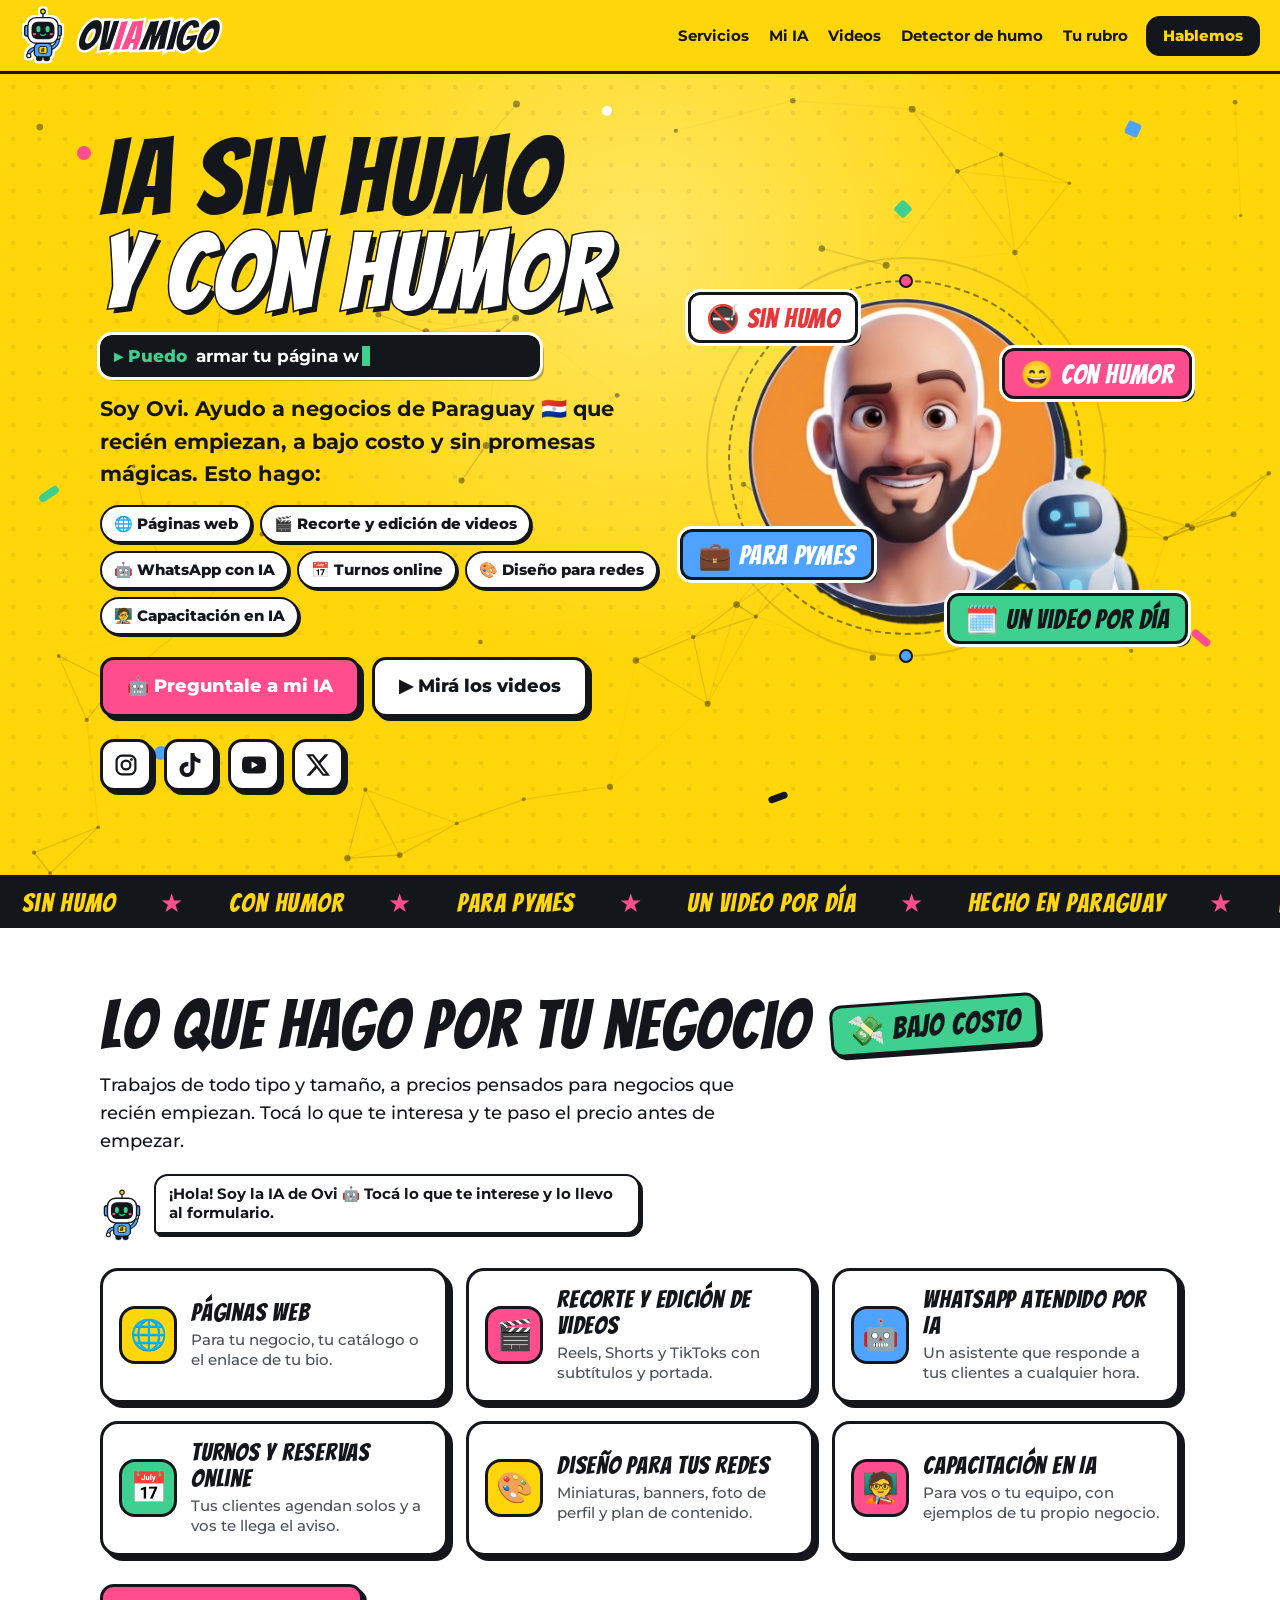
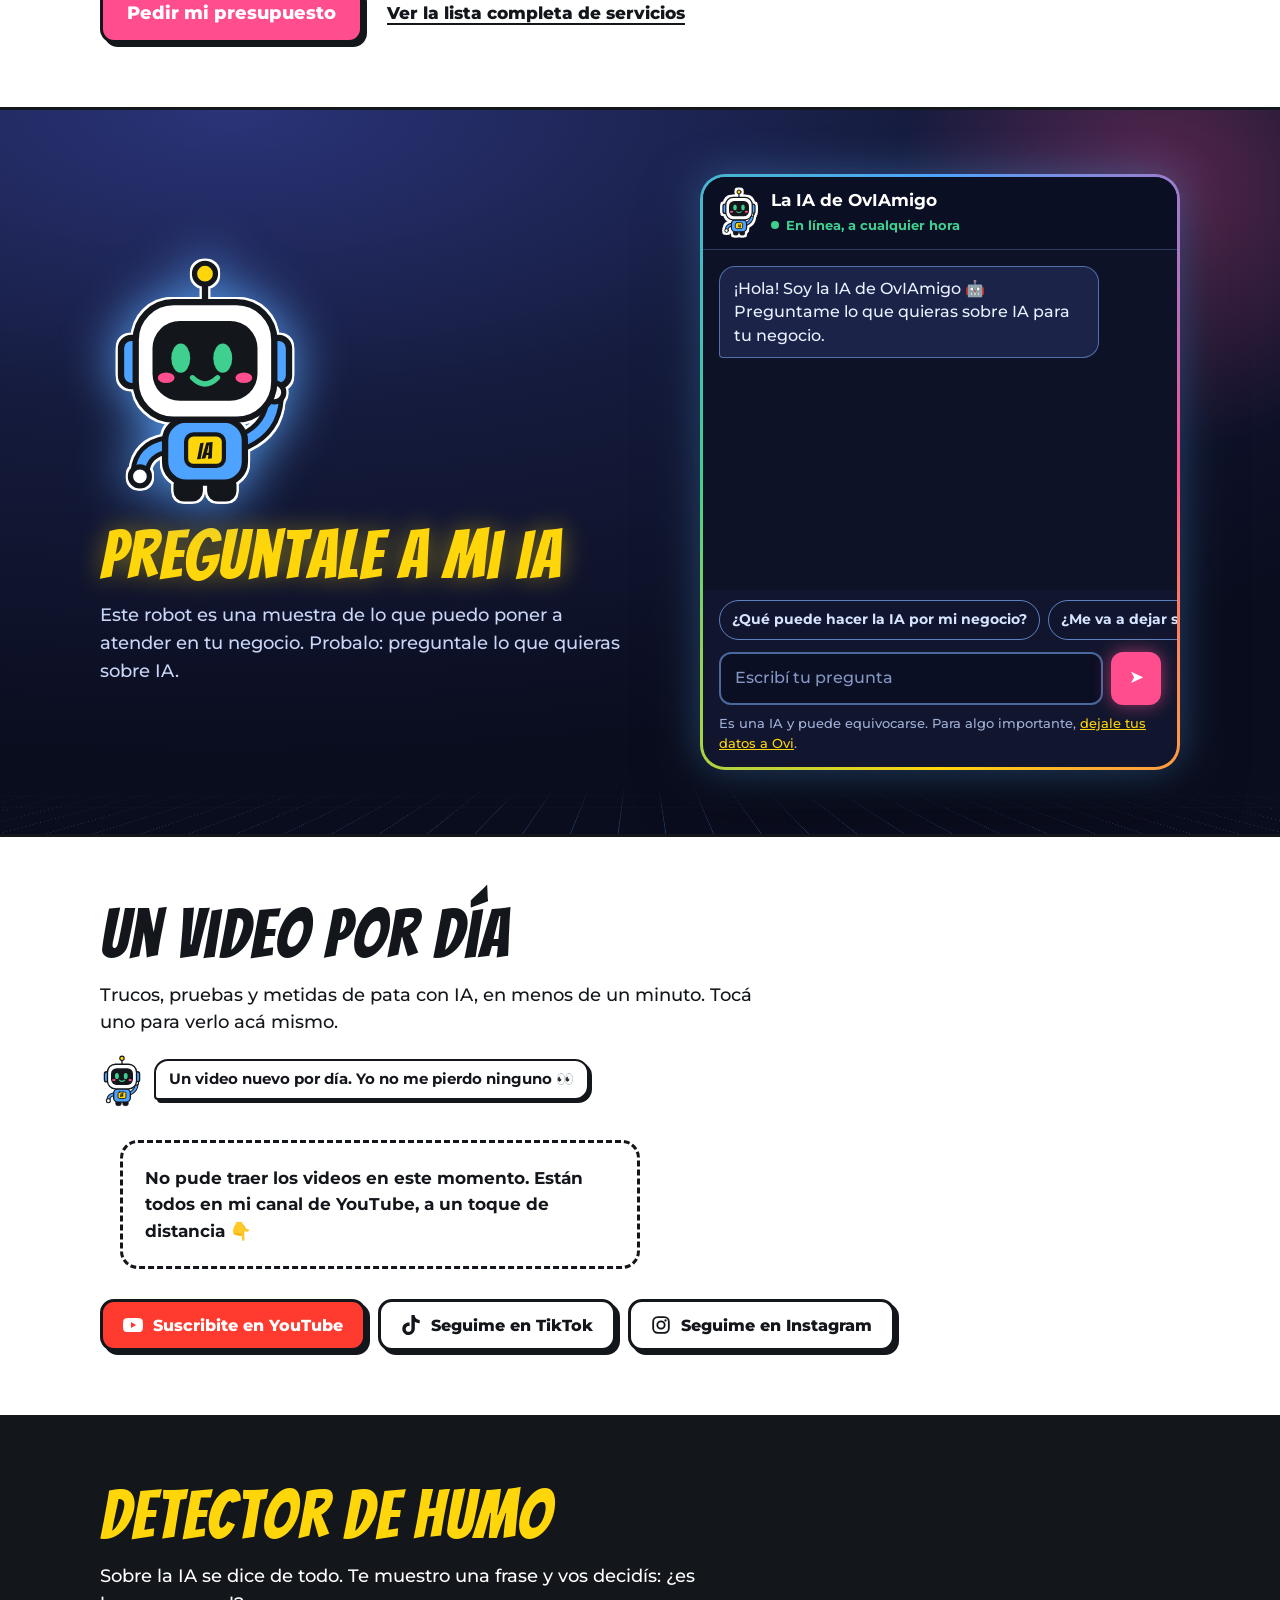
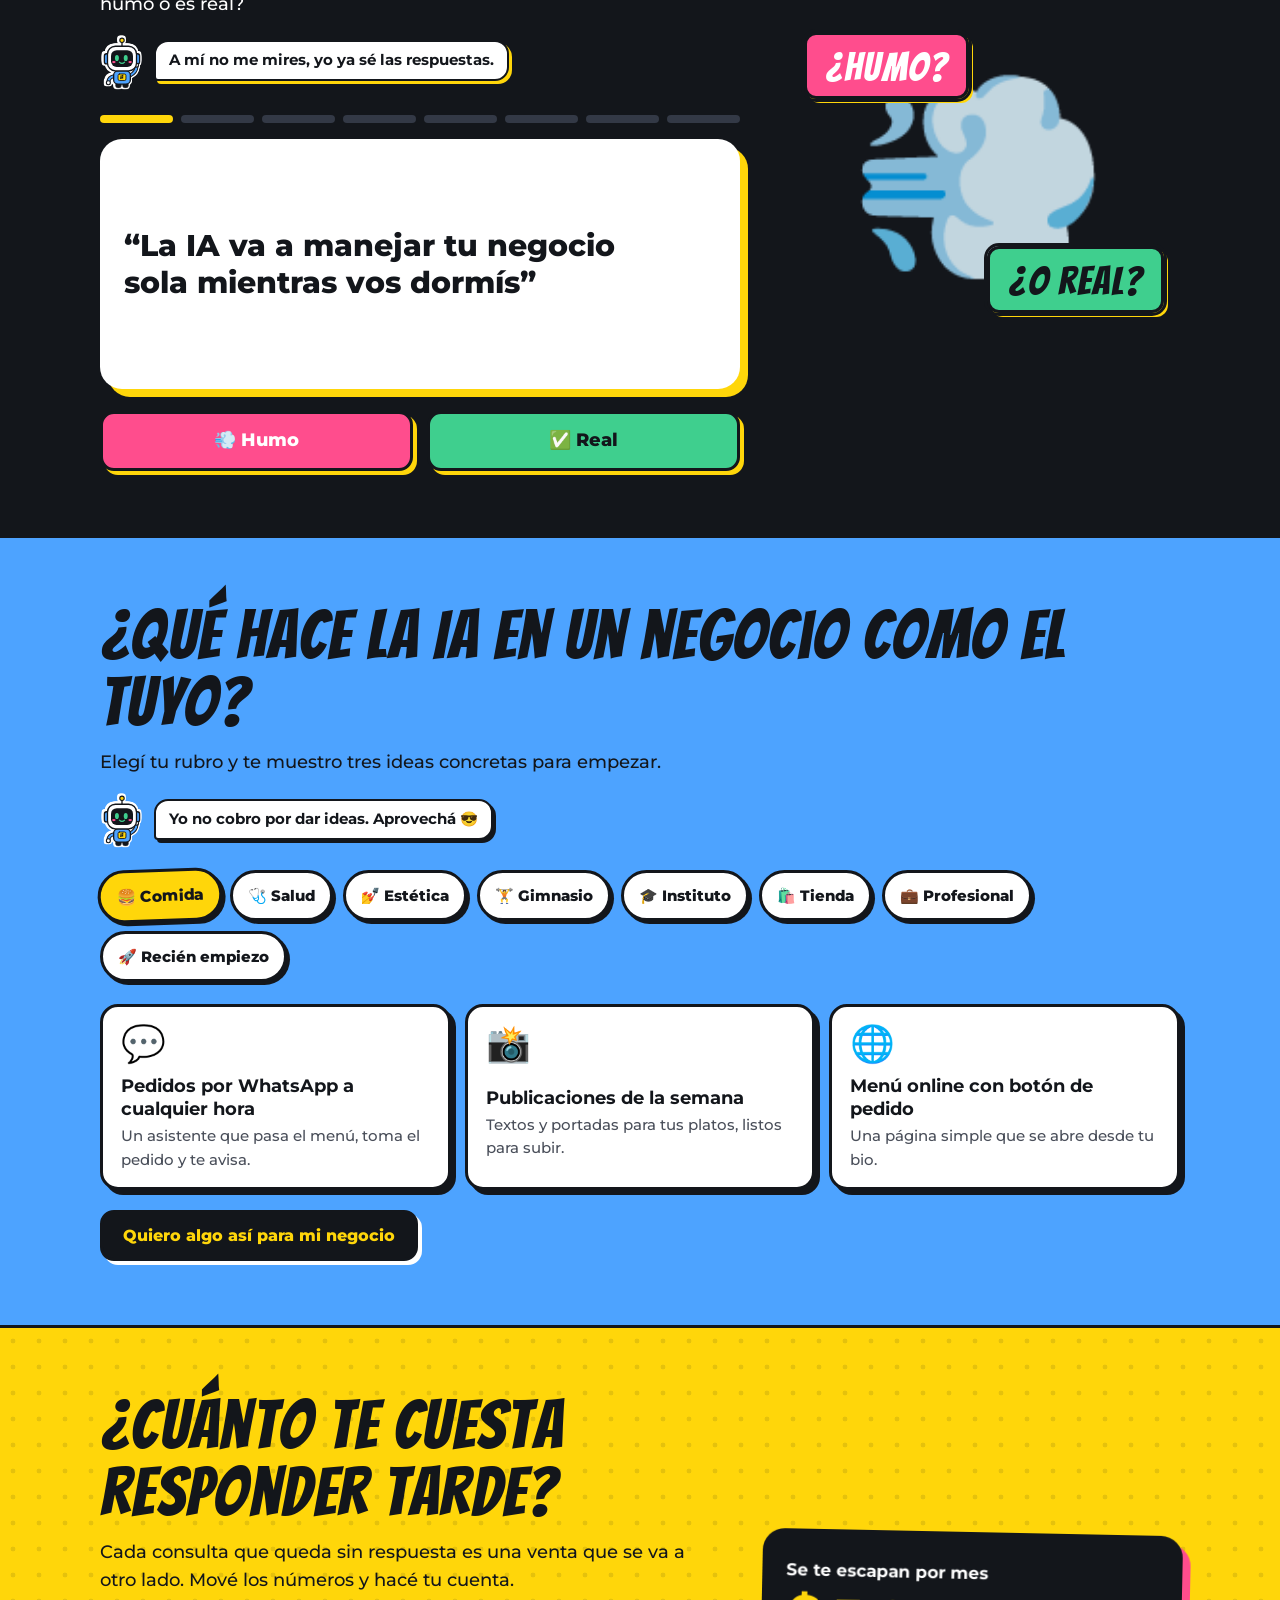
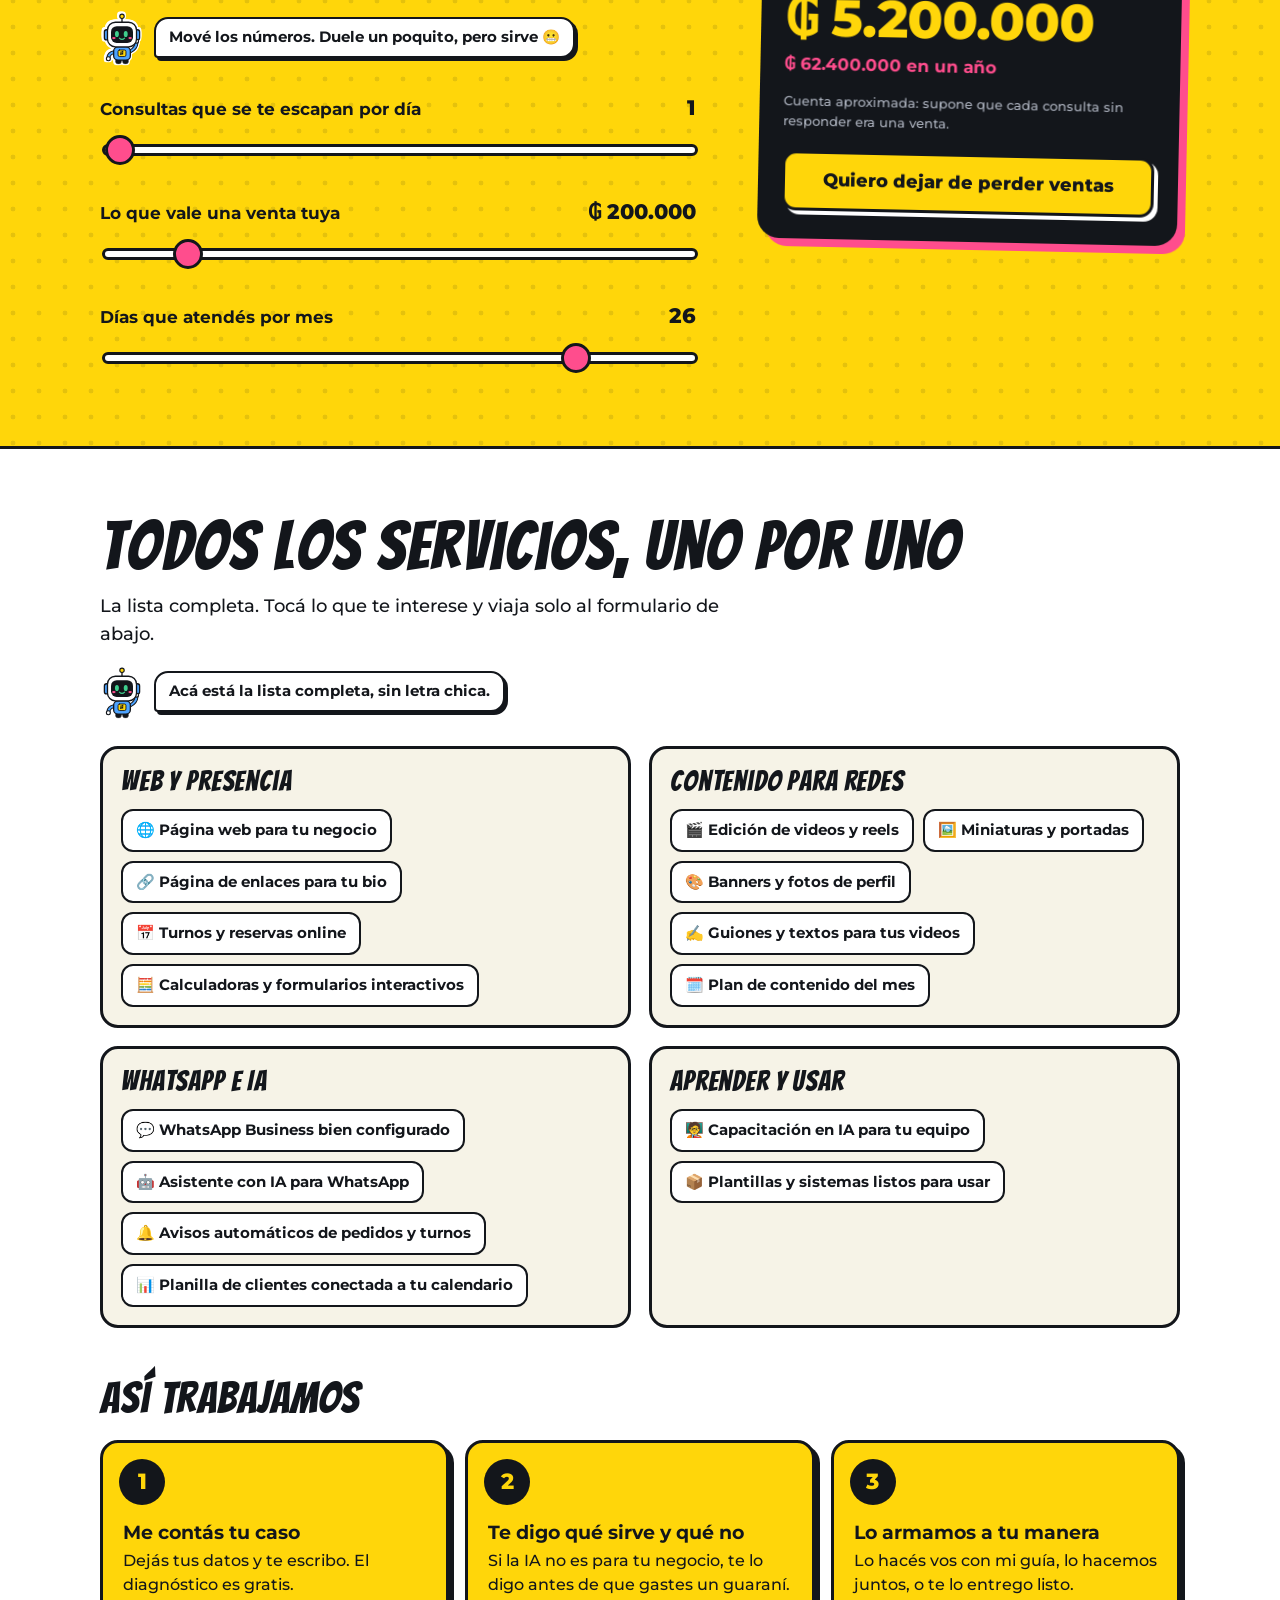
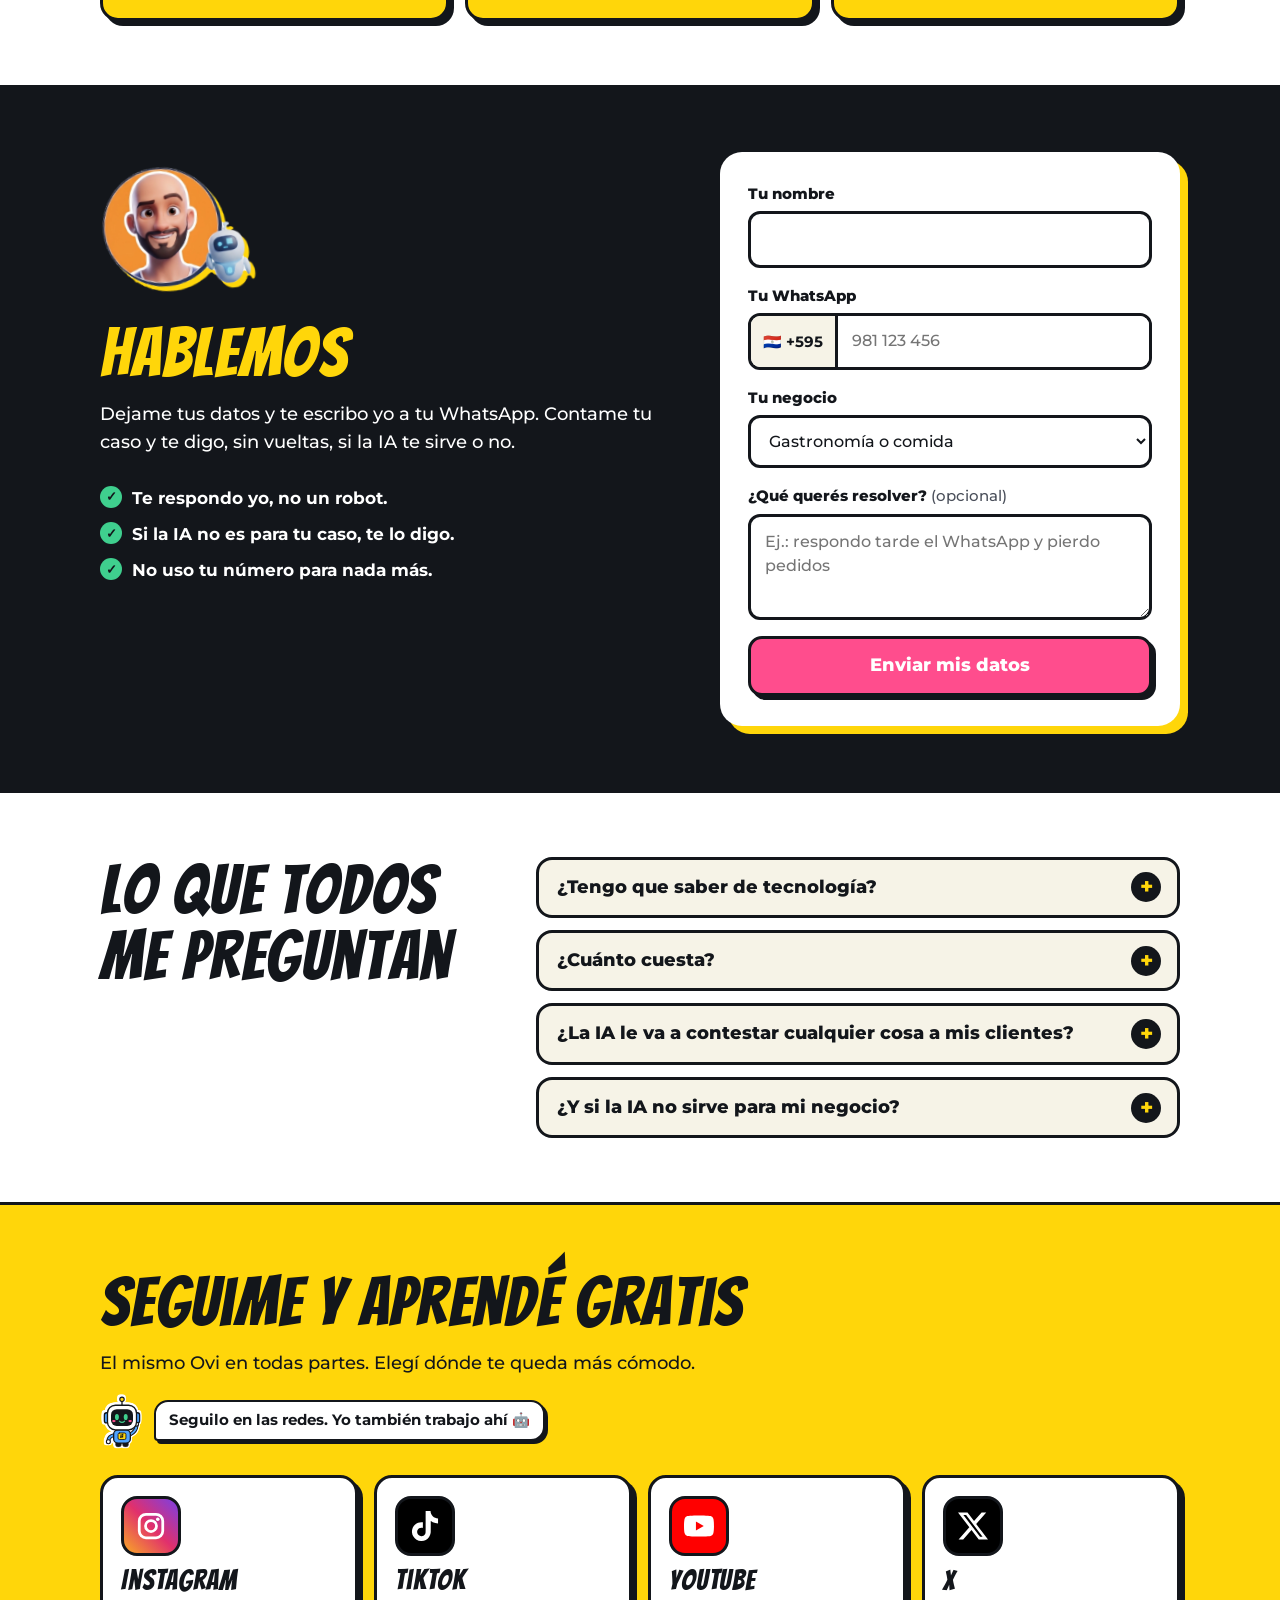
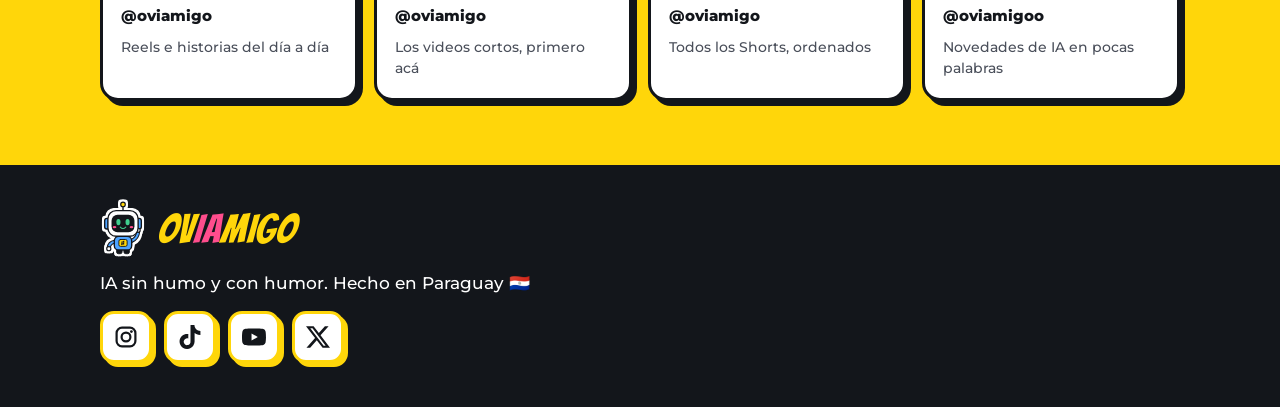
==== commit 09404d95: "Add files via upload" ====
--- a/index.html
+++ b/index.html
@@ -4,13 +4,13 @@
 <meta charset="utf-8">
 <meta name="viewport" content="width=device-width, initial-scale=1, viewport-fit=cover">
 <title>OvIAmigo | IA sin humo y con humor para tu negocio</title>
-<meta name="description" content="Ovi te muestra cómo usar inteligencia artificial en tu negocio de Paraguay: WhatsApp atendido por IA, páginas web, contenido y capacitación. Sin promesas mágicas.">
+<meta name="description" content="Páginas web, recorte y edición de videos, WhatsApp atendido por IA, turnos online y capacitación para negocios de Paraguay que recién empiezan. A bajo costo y sin promesas mágicas.">
 <meta name="theme-color" content="#FFD60A">
 <link rel="canonical" href="https://oviamigo.com/">
 <meta property="og:type" content="website">
 <meta property="og:url" content="https://oviamigo.com/">
 <meta property="og:title" content="OvIAmigo | IA sin humo y con humor">
-<meta property="og:description" content="Preguntale a mi IA, jugá al detector de humo y mirá un video nuevo por día.">
+<meta property="og:description" content="Páginas web, edición de videos y WhatsApp atendido por IA, a bajo costo para negocios que recién empiezan.">
 <meta property="og:image" content="https://oviamigo.com/compartir.jpg">
 <meta name="twitter:card" content="summary_large_image">
 <link rel="icon" href="avatar.jpg">
@@ -48,22 +48,25 @@
 <header class="top">
   <a class="logo" href="#inicio" aria-label="OvIAmigo, inicio"><svg class="robot" aria-hidden="true"><use href="#robot"/></svg><span class="logo-txt">Ov<b>IA</b>migo</span></a>
   <nav class="menu" aria-label="Secciones">
+    <a href="#esto-hago">Servicios</a>
     <a href="#ia">Mi IA</a>
+    <a href="#videos">Videos</a>
     <a href="#detector">Detector de humo</a>
-    <a href="#videos">Videos</a>
     <a href="#rubro">Tu rubro</a>
-    <a href="#servicios">Servicios</a>
   </nav>
   <a class="btn chico" href="#hablemos">Hablemos</a>
+  <i class="progreso" id="progreso" aria-hidden="true"></i>
 </header>
 
 <main>
 
 <!-- ============ INICIO ============ -->
 <section class="hero" id="inicio">
+  <canvas class="red-neuronal" id="red" aria-hidden="true"></canvas>
   <i class="cf c1"></i><i class="cf c2"></i><i class="cf c3"></i><i class="cf c4"></i><i class="cf c5"></i><i class="cf c6"></i><i class="cf c7"></i><i class="cf c8"></i><i class="cf c9"></i><i class="cf c10"></i>
   <div class="ancho hero-grid">
-    <div class="hero-foto">
+    <div class="hero-foto" id="hero-foto">
+      <i class="orbita"></i><i class="orbita o2"></i>
       <span class="foto" role="img" aria-label="Ovi, el creador de OvIAmigo"></span>
       <span class="pegatina p1">🚭 Sin humo</span>
       <span class="pegatina p2">😄 Con humor</span>
@@ -75,7 +78,16 @@
         <span>IA sin humo</span> <span>y con humor</span>
         <i class="nube n1"></i><i class="nube n2"></i><i class="nube n3"></i><i class="nube n4"></i><i class="nube n5"></i>
       </h1>
-      <p class="bajada">Soy Ovi. Te muestro cómo usar inteligencia artificial en tu negocio de Paraguay 🇵🇾, explicada en criollo y sin promesas mágicas.</p>
+      <p class="consola" aria-hidden="true"><b>▸ Puedo</b><span id="tipeo">armar tu página web</span><i class="cursor"></i></p>
+      <p class="bajada">Soy Ovi. Ayudo a negocios de Paraguay 🇵🇾 que recién empiezan, a bajo costo y sin promesas mágicas. Esto hago:</p>
+      <ul class="hero-serv">
+        <li><a href="#esto-hago">🌐 Páginas web</a></li>
+        <li><a href="#esto-hago">🎬 Recorte y edición de videos</a></li>
+        <li><a href="#esto-hago">🤖 WhatsApp con IA</a></li>
+        <li><a href="#esto-hago">📅 Turnos online</a></li>
+        <li><a href="#esto-hago">🎨 Diseño para redes</a></li>
+        <li><a href="#esto-hago">🧑‍🏫 Capacitación en IA</a></li>
+      </ul>
       <div class="hero-botones">
         <a class="btn grande rosa" href="#ia">🤖 Preguntale a mi IA</a>
         <a class="btn grande" href="#videos">▶ Mirá los videos</a>
@@ -92,18 +104,59 @@
   </div>
 </div>
 
+<!-- ============ LO QUE HAGO ============ -->
+<section class="ofrezco" id="esto-hago">
+  <div class="ancho">
+    <div class="ofrezco-cab">
+      <h2 class="titulo">Lo que hago por tu negocio</h2>
+      <span class="sello-precio">💸 Bajo costo</span>
+    </div>
+    <p class="intro">Trabajos de todo tipo y tamaño, a precios pensados para negocios que recién empiezan. Tocá lo que te interesa y te paso el precio antes de empezar.</p>
+    <div class="ofertas">
+      <button class="oferta" type="button" aria-pressed="false" data-serv="🌐 Página web para tu negocio|🔗 Página de enlaces para tu bio">
+        <span class="oferta-ico">🌐</span><strong>Páginas web</strong>
+        <span class="oferta-txt">Para tu negocio, tu catálogo o el enlace de tu bio.</span>
+      </button>
+      <button class="oferta" type="button" aria-pressed="false" data-serv="🎬 Edición de videos y reels">
+        <span class="oferta-ico">🎬</span><strong>Recorte y edición de videos</strong>
+        <span class="oferta-txt">Reels, Shorts y TikToks con subtítulos y portada.</span>
+      </button>
+      <button class="oferta" type="button" aria-pressed="false" data-serv="💬 WhatsApp Business bien configurado|🤖 Asistente con IA para WhatsApp">
+        <span class="oferta-ico">🤖</span><strong>WhatsApp atendido por IA</strong>
+        <span class="oferta-txt">Un asistente que responde a tus clientes a cualquier hora.</span>
+      </button>
+      <button class="oferta" type="button" aria-pressed="false" data-serv="📅 Turnos y reservas online">
+        <span class="oferta-ico">📅</span><strong>Turnos y reservas online</strong>
+        <span class="oferta-txt">Tus clientes agendan solos y a vos te llega el aviso.</span>
+      </button>
+      <button class="oferta" type="button" aria-pressed="false" data-serv="🖼️ Miniaturas y portadas|🎨 Banners y fotos de perfil|🗓️ Plan de contenido del mes">
+        <span class="oferta-ico">🎨</span><strong>Diseño para tus redes</strong>
+        <span class="oferta-txt">Miniaturas, banners, foto de perfil y plan de contenido.</span>
+      </button>
+      <button class="oferta" type="button" aria-pressed="false" data-serv="🧑‍🏫 Capacitación en IA para tu equipo">
+        <span class="oferta-ico">🧑‍🏫</span><strong>Capacitación en IA</strong>
+        <span class="oferta-txt">Para vos o tu equipo, con ejemplos de tu propio negocio.</span>
+      </button>
+    </div>
+    <div class="ofrezco-pie">
+      <a class="btn grande rosa" href="#hablemos">Pedir mi presupuesto</a>
+      <a class="enlace" href="#servicios">Ver la lista completa de servicios</a>
+    </div>
+  </div>
+</section>
+
 <!-- ============ MI IA ============ -->
-<section class="ia" id="ia">
+<section class="ia-escena" id="ia">
   <div class="ancho ia-grid">
     <div class="ia-txt">
-      <svg class="robot ia-robot" aria-hidden="true"><use href="#robot"/></svg>
+      <div class="robot-vivo" id="robot-ia" aria-hidden="true"></div>
       <h2 class="titulo">Preguntale a mi IA</h2>
       <p class="intro">Este robot es una muestra de lo que puedo poner a atender en tu negocio. Probalo: preguntale lo que quieras sobre IA.</p>
     </div>
-    <div class="chat" aria-label="Chat con la IA de OvIAmigo">
+    <div class="chat-marco"><div class="chat" aria-label="Chat con la IA de OvIAmigo">
       <div class="chat-top">
         <svg class="robot" aria-hidden="true"><use href="#robot"/></svg>
-        <div><strong>La IA de OvIAmigo</strong><span id="chat-estado">Responde al toque, a cualquier hora</span></div>
+        <div><strong>La IA de OvIAmigo</strong><span id="chat-estado">En línea, a cualquier hora</span></div>
       </div>
       <div class="chat-log" id="chat-log" role="log" aria-live="polite"></div>
       <div class="chat-ideas" id="chat-ideas"></div>
@@ -112,7 +165,21 @@
         <button type="submit" aria-label="Enviar pregunta">➤</button>
       </form>
       <p class="chat-nota">Es una IA y puede equivocarse. Para algo importante, <a href="#hablemos">dejale tus datos a Ovi</a>.</p>
-    </div>
+    </div></div>
+  </div>
+</section>
+
+<!-- ============ VIDEOS ============ -->
+<section class="videos" id="videos">
+  <div class="ancho">
+    <h2 class="titulo">Un video por día</h2>
+    <p class="intro">Trucos, pruebas y metidas de pata con IA, en menos de un minuto. Tocá uno para verlo acá mismo.</p>
+  </div>
+  <div class="tira" id="tira" tabindex="0" aria-label="Últimos videos de OvIAmigo"></div>
+  <div class="ancho videos-pie">
+    <a class="btn rojo" data-red="youtube" href="#" target="_blank" rel="noopener"><svg><use href="#i-youtube"/></svg> Suscribite en YouTube</a>
+    <a class="btn" data-red="tiktok" href="#" target="_blank" rel="noopener"><svg><use href="#i-tiktok"/></svg> Seguime en TikTok</a>
+    <a class="btn" data-red="instagram" href="#" target="_blank" rel="noopener"><svg><use href="#i-instagram"/></svg> Seguime en Instagram</a>
   </div>
 </section>
 
@@ -155,20 +222,6 @@
       <span class="pegatina h1">¿Humo?</span>
       <span class="pegatina h2">¿O real?</span>
     </div>
-  </div>
-</section>
-
-<!-- ============ VIDEOS ============ -->
-<section class="videos" id="videos">
-  <div class="ancho">
-    <h2 class="titulo">Un video por día</h2>
-    <p class="intro">Trucos, pruebas y metidas de pata con IA, en menos de un minuto. Tocá uno para verlo acá mismo.</p>
-  </div>
-  <div class="tira" id="tira" tabindex="0" aria-label="Últimos videos de OvIAmigo"></div>
-  <div class="ancho videos-pie">
-    <a class="btn rojo" data-red="youtube" href="#" target="_blank" rel="noopener"><svg><use href="#i-youtube"/></svg> Suscribite en YouTube</a>
-    <a class="btn" data-red="tiktok" href="#" target="_blank" rel="noopener"><svg><use href="#i-tiktok"/></svg> Seguime en TikTok</a>
-    <a class="btn" data-red="instagram" href="#" target="_blank" rel="noopener"><svg><use href="#i-instagram"/></svg> Seguime en Instagram</a>
   </div>
 </section>
 
@@ -216,8 +269,8 @@
 <!-- ============ SERVICIOS ============ -->
 <section class="servicios" id="servicios">
   <div class="ancho">
-    <h2 class="titulo">Esto puedo hacer por tu negocio</h2>
-    <p class="intro">Tocá lo que te interese. Lo que elijas viaja solo al formulario de abajo.</p>
+    <h2 class="titulo">Todos los servicios, uno por uno</h2>
+    <p class="intro">La lista completa. Tocá lo que te interese y viaja solo al formulario de abajo.</p>
     <div class="grupos" id="grupos"></div>
 
     <h3 class="subtitulo">Así trabajamos</h3>
--- a/estilos.css
+++ b/estilos.css
@@ -8,7 +8,7 @@
   --texto: "Montserrat", "Segoe UI", Roboto, Arial, sans-serif;
   --borde: 3px solid var(--ink);
   color-scheme: light;
-  --avatar: url([data-uri]);
+  --avatar: url([data-uri]);
 }
 *, *::before, *::after { box-sizing: border-box; }
 html { scroll-behavior: smooth; scroll-padding-top: 76px; -webkit-text-size-adjust: 100%; }
@@ -52,18 +52,19 @@
 .menu a { text-decoration: none; }
 .menu a:hover { text-decoration: underline; text-decoration-thickness: 3px; text-underline-offset: 5px; }
 .top .btn { margin-left: auto; }
+.progreso { position: absolute; left: 0; right: 0; bottom: -3px; height: 3px; background: linear-gradient(90deg, var(--pop), var(--sky), var(--leaf)); transform-origin: 0 50%; transform: scaleX(0); }
 @media (min-width: 940px) { .menu { display: flex; } .top .btn { margin-left: 0; } .logo .robot { width: 46px; height: 55px; } .logo-txt { font-size: 40px; } }
 
 /* la foto de Ovi */
-.foto { display: block; aspect-ratio: 1; border-radius: 50%; background: var(--paper) var(--avatar) center / cover no-repeat; border: 5px solid var(--ink); box-shadow: 8px 8px 0 var(--ink); }
-.foto.mediana { width: 132px; border-width: 4px; box-shadow: 5px 5px 0 var(--sun); transform: rotate(-5deg); margin-bottom: 22px; }
+.foto { display: block; aspect-ratio: 1; background: var(--avatar) center / contain no-repeat; filter: drop-shadow(7px 8px 0 rgba(19, 22, 27, .9)); }
+.foto.mediana { width: 150px; filter: drop-shadow(4px 5px 0 var(--sun)); transform: rotate(-5deg); margin-bottom: 18px; }
 
 /* ---------- inicio ---------- */
 .hero { position: relative; overflow: hidden; padding: 28px 0 56px; background: radial-gradient(circle at 50% 22%, #FFE766 0, var(--sun) 46%), var(--sun); }
-.hero::before { content: ""; position: absolute; inset: 0; background-image: radial-gradient(rgba(19, 22, 27, .11) 2.4px, transparent 2.6px); background-size: 26px 26px; pointer-events: none; }
+.hero::before { content: ""; position: absolute; inset: 0; background-image: radial-gradient(rgba(19, 22, 27, .07) 2.4px, transparent 2.6px); background-size: 26px 26px; pointer-events: none; }
 .hero-grid { position: relative; display: grid; gap: 30px; }
 .hero-grid > * { min-width: 0; }
-.hero-foto { position: relative; width: min(74vw, 330px); margin: 8px auto 0; }
+.hero-foto { position: relative; width: min(66vw, 290px); margin: 8px auto 0; }
 .hero-foto .foto { width: 100%; }
 .pegatina { position: absolute; white-space: nowrap; font-family: var(--titulos); font-size: clamp(17px, 4.6vw, 24px); letter-spacing: .03em; line-height: 1; padding: 8px 12px 6px; border: var(--borde); border-radius: 12px; box-shadow: 3px 3px 0 var(--ink); outline: 3px solid #fff; animation: flotar 5s ease-in-out infinite; }
 .p1 { background: #fff; color: #E5383B; left: -13%; top: 8%; --giro: -9deg; }
@@ -74,7 +75,10 @@
 .titular { position: relative; font-family: var(--titulos); font-weight: 400; letter-spacing: .015em; font-size: clamp(48px, 17.5vw, 132px); line-height: .88; margin: 0 0 16px; }
 .titular span { display: block; }
 .titular span:last-of-type { color: var(--paper); -webkit-text-stroke: 3px var(--ink); paint-order: stroke fill; text-shadow: 5px 5px 0 var(--ink); }
-.bajada { font-size: clamp(18px, 2.3vw, 21px); font-weight: 700; max-width: 34ch; margin: 0 0 20px; }
+.bajada { font-size: clamp(18px, 2.3vw, 21px); font-weight: 700; max-width: 38ch; margin: 0 0 14px; }
+.hero-serv { list-style: none; padding: 0; margin: 0 0 22px; display: flex; flex-wrap: wrap; gap: 8px; }
+.hero-serv a { display: block; text-decoration: none; font-weight: 800; font-size: 15px; line-height: 1.2; padding: 8px 12px; background: var(--paper); border: 2px solid var(--ink); border-radius: 999px; box-shadow: 2px 2px 0 var(--ink); }
+.hero-serv a:hover { background: var(--ink); color: var(--sun); }
 .hero-botones { display: grid; gap: 12px; margin-bottom: 22px; }
 .btn.rosa { background: var(--pop); color: #fff; }
 
@@ -118,8 +122,53 @@
   .pegatina { font-size: 27px; padding: 10px 15px 8px; }
 }
 
-@media (max-width: 899px) { .p1, .p3 { left: -7%; } .p2, .p4 { right: -7%; } .c9, .c4, .c8 { display: none; } }
+@media (max-width: 899px) { .p1, .p3 { left: -7%; } .p2, .p4 { right: -7%; } .c3, .c9, .c4, .c8 { display: none; } }
 @media (max-width: 380px) { .logo .robot { width: 32px; height: 38px; } .logo-txt { font-size: 27px; -webkit-text-stroke-width: 4px; } .top { padding: 8px 14px; gap: 8px; } }
+
+/* pantallas anchas pero bajitas (notebooks): que los servicios entren sin bajar */
+@media (min-width: 900px) and (max-height: 760px) {
+  .hero { padding-top: 30px; }
+  .titular { font-size: clamp(60px, 7vw, 92px); }
+  .hero-foto { width: 360px; }
+}
+
+/* ---------- lo que hago ---------- */
+.ofrezco { background: var(--paper); border-top: var(--borde); }
+.ofrezco-cab { display: flex; flex-wrap: wrap; align-items: center; gap: 12px 20px; margin-bottom: 14px; }
+.ofrezco-cab .titulo { margin: 0; }
+.sello-precio { font-family: var(--titulos); font-size: clamp(22px, 5vw, 30px); letter-spacing: .03em; line-height: 1; padding: 9px 14px 7px; background: var(--leaf); border: var(--borde); border-radius: 12px; box-shadow: 3px 3px 0 var(--ink); transform: rotate(-4deg); white-space: nowrap; }
+.ofertas { display: grid; gap: 14px; }
+.oferta { position: relative; display: grid; grid-template-columns: 58px 1fr; column-gap: 14px; align-items: center; text-align: left; cursor: pointer; padding: 16px; background: var(--paper); border: var(--borde); border-radius: 18px; box-shadow: 5px 5px 0 var(--ink); transition: transform .1s, box-shadow .1s; }
+.oferta:hover { transform: translate(-2px, -2px) rotate(-.5deg); box-shadow: 8px 8px 0 var(--ink); }
+.oferta:active { transform: translate(3px, 3px); box-shadow: 2px 2px 0 var(--ink); }
+.oferta-ico { grid-row: span 2; width: 58px; height: 58px; border-radius: 16px; border: var(--borde); display: grid; place-items: center; font-size: 30px; line-height: 1; background: var(--sun); }
+.oferta:nth-child(4n+2) .oferta-ico { background: var(--pop); }
+.oferta:nth-child(4n+3) .oferta-ico { background: var(--sky); }
+.oferta:nth-child(4n+4) .oferta-ico { background: var(--leaf); }
+.oferta strong { align-self: end; font-family: var(--titulos); font-weight: 400; font-size: 25px; letter-spacing: .03em; line-height: 1.05; }
+.oferta-txt { align-self: start; margin-top: 4px; font-size: 15px; line-height: 1.35; color: var(--gris); }
+.oferta { isolation: isolate; }
+.oferta::before { content: ""; position: absolute; inset: 0; z-index: -1; border-radius: 15px; background: radial-gradient(circle at var(--mx, 50%) var(--my, 50%), rgba(77, 163, 255, .34), rgba(255, 77, 141, .2) 34%, transparent 64%); opacity: 0; transition: opacity .2s; pointer-events: none; }
+@media (hover: hover) and (pointer: fine) { .oferta:hover::before { opacity: 1; } }
+.oferta[aria-pressed=true] { background: #DDF7EA; }
+.oferta[aria-pressed=true]::after { content: "✓"; position: absolute; right: -9px; top: -11px; width: 32px; height: 32px; border-radius: 50%; background: var(--leaf); border: var(--borde); display: grid; place-items: center; font-weight: 800; font-size: 16px; }
+.ofrezco-pie { display: grid; gap: 16px; justify-items: start; margin-top: 28px; }
+.enlace { font-weight: 800; text-decoration-thickness: 2px; text-underline-offset: 4px; }
+@media (min-width: 640px) { .ofertas { grid-template-columns: 1fr 1fr; } .ofrezco-pie { display: flex; flex-wrap: wrap; align-items: center; gap: 14px 24px; } .ofrezco-pie .btn { width: auto; } }
+@media (min-width: 980px) { .ofertas { grid-template-columns: repeat(3, 1fr); gap: 18px; } }
+
+/* inicio futurista: red de puntos, órbitas y consola */
+.red-neuronal { position: absolute; inset: 0; width: 100%; height: 100%; pointer-events: none; }
+.orbita { position: absolute; left: -2.9%; top: 5%; width: 88.6%; aspect-ratio: 1; border-radius: 50%; border: 2px dashed rgba(19, 22, 27, .5); animation: girar 46s linear infinite; pointer-events: none; }
+.orbita::before { content: ""; position: absolute; top: -8px; left: 50%; width: 14px; height: 14px; margin-left: -7px; border-radius: 50%; background: var(--pop); border: 2px solid var(--ink); }
+.orbita.o2 { left: -8.6%; top: -0.7%; width: 100%; border: 2px solid rgba(19, 22, 27, .13); animation-duration: 70s; animation-direction: reverse; }
+.orbita.o2::before { top: auto; bottom: -8px; background: var(--sky); }
+@keyframes girar { to { transform: rotate(360deg); } }
+.hero-foto { cursor: pointer; -webkit-tap-highlight-color: transparent; }
+.consola { display: flex; align-items: center; gap: .5em; max-width: 440px; margin: 0 0 16px; padding: 10px 14px; background: var(--ink); color: #fff; border-radius: 12px; outline: 3px solid #fff; box-shadow: 4px 4px 0 rgba(19, 22, 27, .28); font-weight: 700; font-size: clamp(13px, 3.9vw, 17px); line-height: 1.3; white-space: nowrap; overflow: hidden; }
+.consola b { color: var(--leaf); font-weight: 800; flex: none; }
+.cursor { flex: none; width: .5em; height: 1.15em; margin-left: -.3em; background: var(--leaf); animation: parpadeo 1s steps(1) infinite; }
+@keyframes parpadeo { 50% { opacity: 0; } }
 
 /* cinta que corre */
 .cinta { background: var(--ink); color: var(--sun); border-top: var(--borde); overflow: hidden; padding: 12px 0 9px; }
@@ -128,38 +177,60 @@
 .cinta span::after { content: "★"; color: var(--pop); margin-left: 44px; }
 @keyframes correr { to { transform: translateX(-50%); } }
 
-/* ---------- mi IA ---------- */
-.ia { background: var(--paper); }
-.ia-grid { display: grid; gap: 26px; }
+/* ---------- mi IA: escenario futurista ---------- */
+@property --ang { syntax: "<angle>"; inherits: false; initial-value: 0deg; }
+.ia-escena { position: relative; overflow: hidden; color: #EAF0FF; background: radial-gradient(120% 90% at 18% 0%, #2A3478 0, #151B3D 46%, #0A0D1E 100%); border-top: var(--borde); }
+.ia-escena::before { content: ""; position: absolute; left: -60%; right: -60%; bottom: -6%; height: 58%; background-image: linear-gradient(rgba(92, 170, 255, .42) 1.5px, transparent 1.5px), linear-gradient(90deg, rgba(92, 170, 255, .42) 1.5px, transparent 1.5px); background-size: 60px 60px; transform: perspective(440px) rotateX(64deg); transform-origin: 50% 100%; -webkit-mask-image: linear-gradient(to top, #000 8%, transparent 88%); mask-image: linear-gradient(to top, #000 8%, transparent 88%); animation: piso 4s linear infinite; pointer-events: none; }
+.ia-escena::after { content: ""; position: absolute; width: 560px; height: 560px; right: -160px; top: -200px; border-radius: 50%; background: radial-gradient(circle, rgba(255, 77, 141, .3), transparent 66%); pointer-events: none; }
+@keyframes piso { to { background-position: 0 60px, 0 0; } }
+.ia-grid { position: relative; z-index: 1; display: grid; gap: 28px; }
 .ia-grid > * { min-width: 0; }
-.ia-robot { width: 120px; height: 144px; margin-bottom: 14px; filter: drop-shadow(3px 0 0 var(--ink)) drop-shadow(-3px 0 0 var(--ink)) drop-shadow(0 3px 0 var(--ink)) drop-shadow(0 -3px 0 var(--ink)); animation: flotar 4s ease-in-out infinite; }
-.ia .intro { margin-bottom: 0; }
-@media (min-width: 900px) { .ia-grid { grid-template-columns: minmax(0, 1fr) 470px; gap: 64px; align-items: center; } .ia-robot { width: 190px; height: 228px; } }
+.ia-escena .titulo { color: var(--sun); text-shadow: 0 0 26px rgba(255, 214, 10, .45); }
+.ia-escena .intro { color: #C9D6F5; margin-bottom: 0; }
+
+/* el robot con vida: mueve los ojos, parpadea y saluda */
+.robot-vivo { width: 130px; margin-bottom: 12px; animation: flotar 4s ease-in-out infinite; }
+.rv { display: block; width: 100%; height: auto; overflow: visible; }
+.ia-escena .rv { filter: drop-shadow(2px 0 0 #fff) drop-shadow(-2px 0 0 #fff) drop-shadow(0 2px 0 #fff) drop-shadow(0 -2px 0 #fff) drop-shadow(0 0 26px rgba(92, 170, 255, .9)); }
+.rv-ojos { transition: transform .14s linear; }
+.rv-ojo { transform-box: fill-box; transform-origin: 50% 50%; animation: parpadear 4.6s infinite; }
+.rv-antena { animation: latir 1.6s ease-in-out infinite; }
+.rv-brazo { transform-origin: 138px 174px; animation: saludar 3.6s ease-in-out infinite; }
+@keyframes parpadear { 0%, 92%, 100% { transform: scaleY(1); } 95% { transform: scaleY(.08); } }
+@keyframes latir { 50% { fill: #FF4D8D; } }
+@keyframes saludar { 0%, 58%, 100% { transform: rotate(0deg); } 68% { transform: rotate(-14deg); } 78% { transform: rotate(8deg); } 88% { transform: rotate(-10deg); } }
 
 /* chat */
-.chat { background: var(--paper); border: var(--borde); border-radius: 22px; box-shadow: 8px 8px 0 var(--ink); overflow: hidden; display: flex; flex-direction: column; }
-.chat-top { display: flex; align-items: center; gap: 12px; padding: 12px 16px; background: var(--ink); color: var(--paper); }
+.chat-marco { position: relative; padding: 3px; border-radius: 25px; background: conic-gradient(from var(--ang), #4DA3FF, #FF4D8D, #FFD60A, #3FCF8E, #4DA3FF); animation: girar-borde 7s linear infinite; box-shadow: 0 0 44px rgba(92, 170, 255, .38), 0 26px 60px rgba(0, 0, 0, .5); }
+@keyframes girar-borde { to { --ang: 360deg; } }
+.chat { background: #11162E; border-radius: 22px; overflow: hidden; display: flex; flex-direction: column; }
+.chat-top { display: flex; align-items: center; gap: 12px; padding: 12px 16px; background: #0B0F24; color: #fff; border-bottom: 1px solid rgba(124, 177, 255, .28); }
 .chat-top .robot { width: 40px; height: 48px; flex: none; }
 .chat-top strong { display: block; font-size: 17px; line-height: 1.2; }
-.chat-top span { font-size: 13px; color: var(--leaf); font-weight: 700; }
-.chat-log { height: 300px; overflow-y: auto; padding: 16px; display: flex; flex-direction: column; gap: 10px; background: #F6F3E7; overscroll-behavior: contain; }
-.burbuja { max-width: 86%; padding: 10px 14px; border-radius: 16px; border: 2px solid var(--ink); font-size: 16px; line-height: 1.45; white-space: pre-wrap; overflow-wrap: anywhere; }
-.burbuja.ia { align-self: flex-start; background: var(--paper); border-bottom-left-radius: 4px; }
-.burbuja.yo { align-self: flex-end; background: var(--sun); border-bottom-right-radius: 4px; font-weight: 700; }
+.chat-top span { display: inline-flex; align-items: center; gap: 7px; font-size: 13px; color: var(--leaf); font-weight: 700; }
+.chat-top span::before { content: ""; width: 8px; height: 8px; border-radius: 50%; background: var(--leaf); box-shadow: 0 0 0 0 rgba(63, 207, 142, .7); animation: pulso 1.8s infinite; }
+@keyframes pulso { 70%, 100% { box-shadow: 0 0 0 9px rgba(63, 207, 142, 0); } }
+.chat-log { height: 300px; overflow-y: auto; padding: 16px; display: flex; flex-direction: column; gap: 10px; background: #0D1226; overscroll-behavior: contain; scrollbar-color: #33407A transparent; }
+.burbuja { max-width: 86%; padding: 10px 14px; border-radius: 16px; border: 1.5px solid rgba(124, 177, 255, .55); font-size: 16px; line-height: 1.45; white-space: pre-wrap; overflow-wrap: anywhere; }
+.burbuja.ia { align-self: flex-start; background: #1B2348; color: #EAF0FF; border-bottom-left-radius: 4px; }
+.burbuja.yo { align-self: flex-end; background: var(--sun); color: var(--ink); border-color: var(--sun); border-bottom-right-radius: 4px; font-weight: 700; }
 .burbuja.pensando { display: inline-flex; gap: 5px; padding: 14px; }
-.burbuja.pensando i { width: 8px; height: 8px; border-radius: 50%; background: var(--ink); animation: salto 1s infinite; }
+.burbuja.pensando i { width: 8px; height: 8px; border-radius: 50%; background: #7CB1FF; animation: salto 1s infinite; }
 .burbuja.pensando i:nth-child(2) { animation-delay: .15s; } .burbuja.pensando i:nth-child(3) { animation-delay: .3s; }
 @keyframes salto { 0%, 60%, 100% { transform: none; opacity: .35; } 30% { transform: translateY(-5px); opacity: 1; } }
 .chat-ideas { display: flex; gap: 8px; padding: 10px 16px 0; overflow-x: auto; scrollbar-width: none; }
 .chat-ideas::-webkit-scrollbar { display: none; }
-.idea { flex: none; cursor: pointer; font-weight: 700; font-size: 14px; padding: 8px 12px; border-radius: 999px; border: 2px solid var(--ink); background: var(--paper); }
-.idea:hover { background: var(--sun); }
+.idea { flex: none; cursor: pointer; font-weight: 700; font-size: 14px; padding: 8px 12px; border-radius: 999px; border: 1.5px solid rgba(124, 177, 255, .7); background: transparent; color: #D6E4FF; }
+.idea:hover { background: #7CB1FF; color: var(--ink); }
 .chat-form { display: flex; gap: 8px; padding: 12px 16px 8px; }
-.chat-form input { flex: 1; min-width: 0; padding: 12px 14px; border: var(--borde); border-radius: 12px; background: var(--paper); font-size: 16px; }
-.chat-form button { flex: none; width: 50px; border: var(--borde); border-radius: 12px; background: var(--pop); color: #fff; font-size: 18px; cursor: pointer; }
-.chat-nota { margin: 0; padding: 0 16px 14px; font-size: 13px; color: var(--gris); }
-
-@media (min-width: 900px) { .chat-log { height: 340px; } }
+.chat-form input { flex: 1; min-width: 0; padding: 12px 14px; border: 2px solid rgba(124, 177, 255, .55); border-radius: 12px; background: #0B0F24; color: #fff; font-size: 16px; }
+.chat-form input::placeholder { color: #8496C2; }
+.chat-form input:focus { outline: none; border-color: var(--sun); box-shadow: 0 0 0 3px rgba(255, 214, 10, .28); }
+.chat-form button { flex: none; width: 50px; border: 0; border-radius: 12px; background: var(--pop); color: #fff; font-size: 18px; cursor: pointer; box-shadow: 0 0 18px rgba(255, 77, 141, .6); }
+.chat-nota { margin: 0; padding: 0 16px 14px; font-size: 13px; color: #9FB0D6; }
+.chat-nota a { color: var(--sun); }
+.solo-lector { position: absolute; width: 1px; height: 1px; overflow: hidden; clip-path: inset(50%); white-space: nowrap; }
+@media (min-width: 900px) { .ia-grid { grid-template-columns: minmax(0, 1fr) 480px; gap: 64px; align-items: center; } .robot-vivo { width: 210px; } .chat-log { height: 340px; } }
 
 /* ---------- detector de humo ---------- */
 .humo { background: var(--ink); color: var(--paper); border-top: var(--borde); position: relative; overflow: hidden; }
@@ -329,6 +400,32 @@
 .acordeon p { margin: 0; padding: 0 18px 18px; max-width: 62ch; }
 @media (min-width: 900px) { .dudas-grid { grid-template-columns: 380px minmax(0, 1fr); gap: 56px; align-items: start; } }
 
+/* ---------- efectos: humo y papelitos ---------- */
+.carta { position: relative; }
+.fx { position: absolute; left: 50%; top: 56%; pointer-events: none; z-index: 3; }
+.fx.humo-p { width: 46px; height: 46px; margin: -23px; border-radius: 50%; background: #C9CED8; filter: blur(7px); animation: subir 1.25s ease-out forwards; }
+.fx.fiesta { width: 11px; height: 11px; margin: -5px; border-radius: 2px; background: var(--c, var(--pop)); animation: estallar .95s cubic-bezier(.1, .7, .3, 1) forwards; }
+@keyframes subir { from { opacity: .85; transform: translate(0, 0) scale(.5); } to { opacity: 0; transform: translate(var(--dx), var(--dy)) scale(2.6); } }
+@keyframes estallar { from { opacity: 1; transform: translate(0, 0) rotate(0deg); } to { opacity: 0; transform: translate(var(--dx), var(--dy)) rotate(var(--r)); } }
+
+/* ---------- el robot comenta cada sección ---------- */
+.robot-dice { display: flex; align-items: flex-end; gap: 10px; max-width: 540px; margin: -10px 0 26px; opacity: 0; transform: translateY(10px) scale(.94); transform-origin: 0 100%; transition: opacity .3s, transform .4s cubic-bezier(.2, 1.5, .4, 1); }
+.robot-dice.visto { opacity: 1; transform: none; }
+.robot-dice .robot-vivo { display: block; flex: none; width: 44px; margin: 0; animation: none; }
+.robot-dice .rv { filter: drop-shadow(1.5px 0 0 #fff) drop-shadow(-1.5px 0 0 #fff) drop-shadow(0 1.5px 0 #fff) drop-shadow(0 -1.5px 0 #fff); }
+.rd-txt { padding: 9px 13px; background: var(--paper); color: var(--ink); border: 2px solid var(--ink); border-radius: 14px 14px 14px 4px; box-shadow: 3px 3px 0 var(--ink); font-size: 14.5px; font-weight: 700; line-height: 1.3; margin-bottom: 8px; }
+.humo .rd-txt { box-shadow: 3px 3px 0 var(--sun); }
+.rubro .robot-dice { margin-bottom: 22px; }
+
+/* ---------- el robot flotante: atajo al chat ---------- */
+.guia { position: fixed; right: 14px; bottom: 16px; z-index: 28; transition: transform .25s, opacity .25s, bottom .2s; }
+.guia.oculta { transform: translateY(130%); opacity: 0; pointer-events: none; }
+.con-barra .guia { bottom: 86px; }
+.guia-btn { display: grid; place-items: center; width: 60px; height: 60px; padding: 0 0 2px; border-radius: 50%; background: var(--sun); border: var(--borde); box-shadow: 4px 4px 0 var(--ink); cursor: pointer; transition: transform .1s; }
+.guia-btn:hover { transform: scale(1.08) rotate(-6deg); }
+.guia-btn .robot-vivo { width: 36px; margin: 0; animation: none; }
+@media (max-width: 600px) { .guia { right: 10px; bottom: 12px; } .guia-btn { width: 52px; height: 52px; box-shadow: 3px 3px 0 var(--ink); } .guia-btn .robot-vivo { width: 31px; } }
+
 /* ---------- pie ---------- */
 .pie { background: var(--ink); color: var(--paper); padding: 36px 0 44px; }
 .pie-grid { display: grid; gap: 14px; justify-items: start; }
@@ -338,7 +435,8 @@
 @media (prefers-reduced-motion: reduce) {
   html { scroll-behavior: auto; }
   .nube { display: none; }
-  .sello, .burbuja.pensando i, .pegatina, .ia-robot, .cinta-pista { animation: none; }
+  .sello, .burbuja.pensando i, .pegatina, .robot-vivo, .cinta-pista, .orbita, .cursor, .ia-escena::before, .chat-marco, .chat-top span::before, .rv-ojo, .rv-antena, .rv-brazo { animation: none; }
+  .fx { display: none; }
   .pegatina { transform: rotate(var(--giro, 0deg)); }
-  .btn, .icono, .red, .serv { transition: none; }
-}
+  .btn, .icono, .red, .serv, .oferta, .guia, .guia-btn, .rv-ojos, .robot-dice { transition: none; }
+}
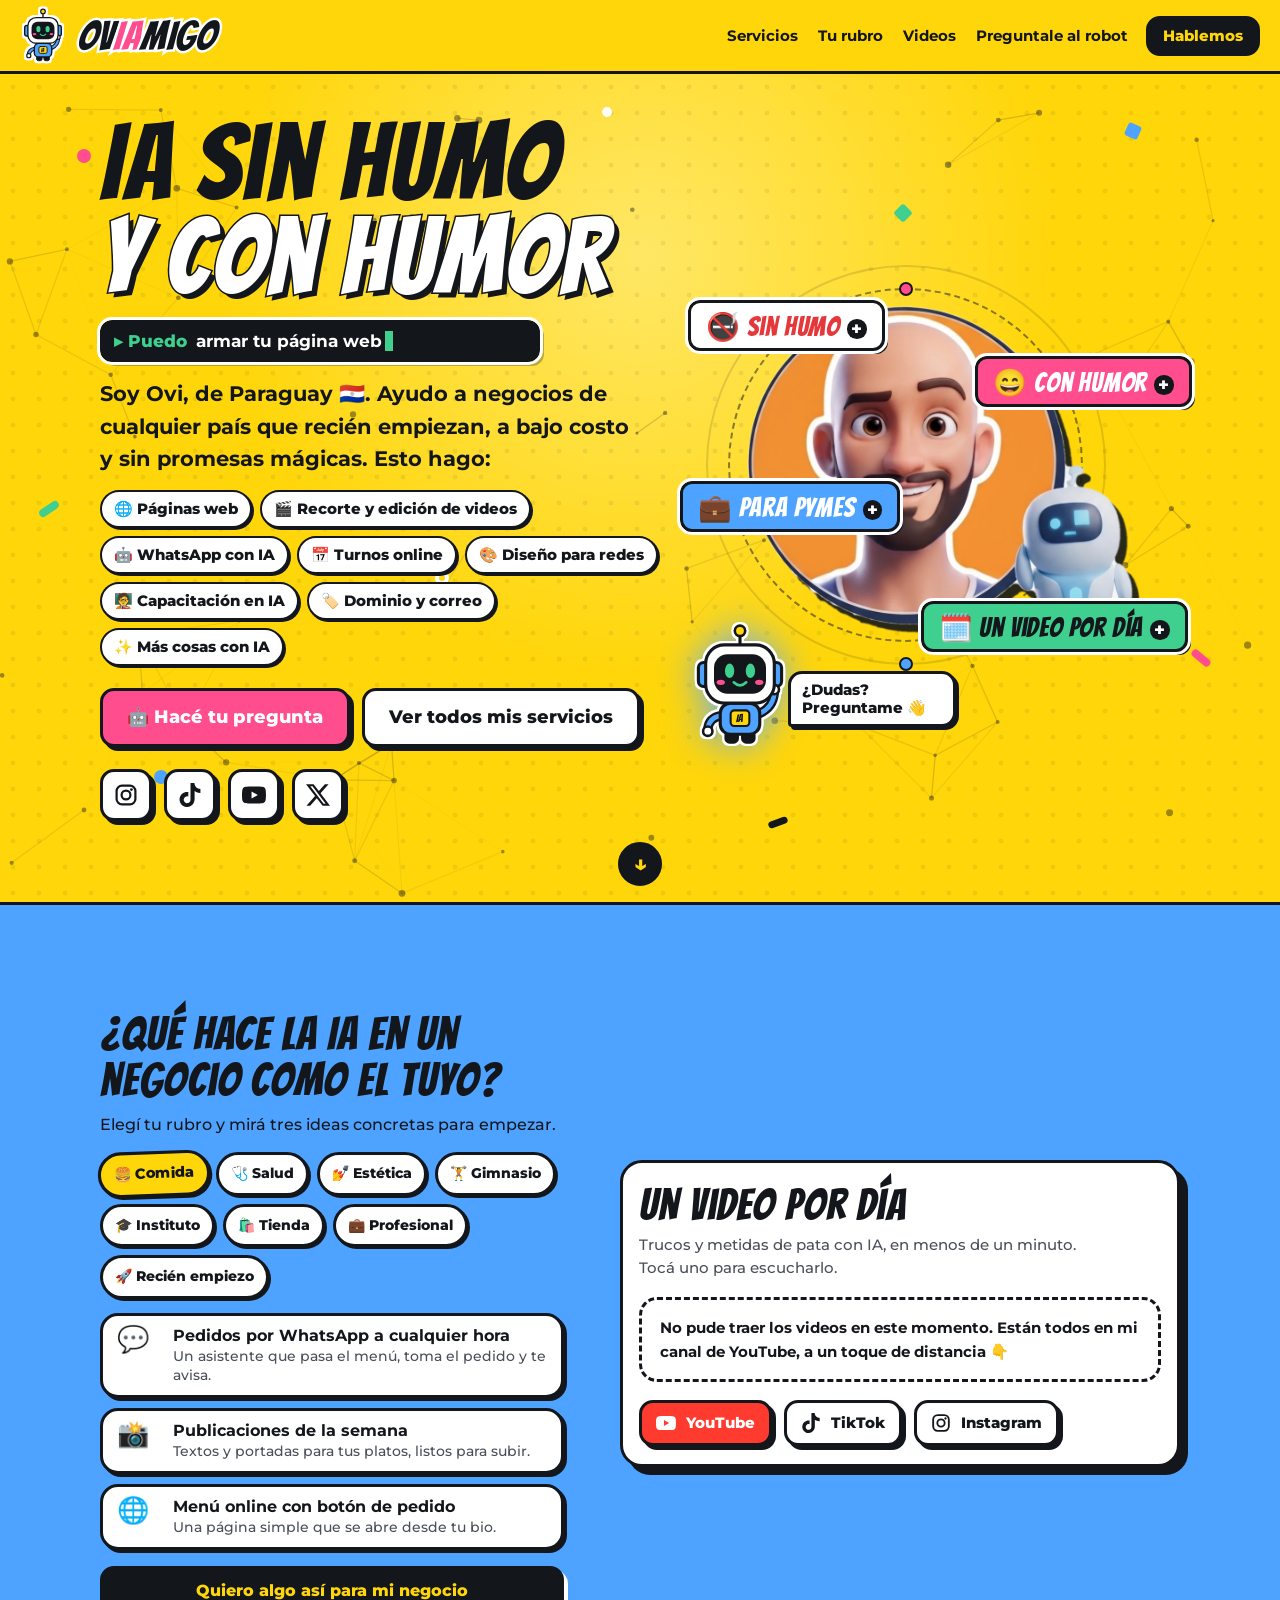
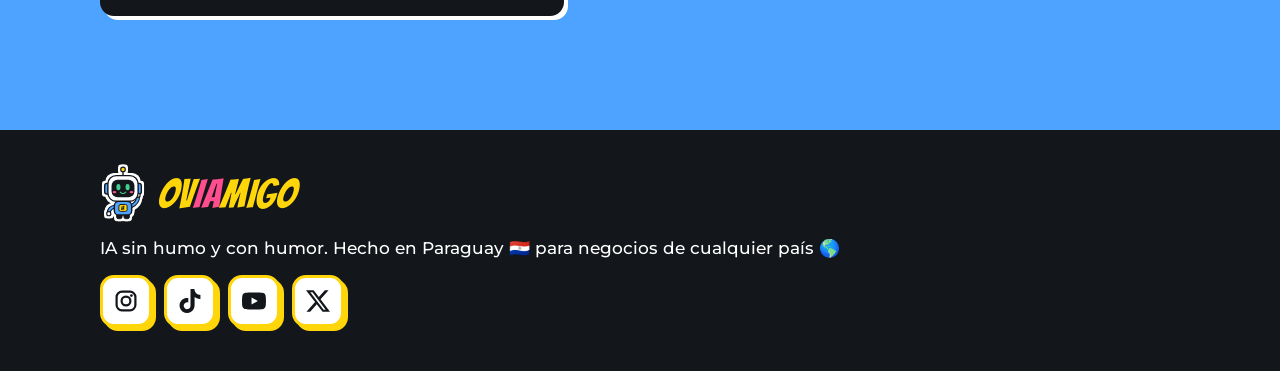
==== commit 34ad1ff5: "Add files via upload" ====
--- a/index.html
+++ b/index.html
@@ -1,10 +1,10 @@
 <!doctype html>
-<html lang="es-PY">
+<html lang="es">
 <head>
 <meta charset="utf-8">
 <meta name="viewport" content="width=device-width, initial-scale=1, viewport-fit=cover">
 <title>OvIAmigo | IA sin humo y con humor para tu negocio</title>
-<meta name="description" content="Páginas web, recorte y edición de videos, WhatsApp atendido por IA, turnos online y capacitación para negocios de Paraguay que recién empiezan. A bajo costo y sin promesas mágicas.">
+<meta name="description" content="Páginas web, recorte y edición de videos, WhatsApp atendido por IA, turnos online y capacitación para negocios que recién empiezan, en Paraguay y en cualquier país. A bajo costo y sin promesas mágicas.">
 <meta name="theme-color" content="#FFD60A">
 <link rel="canonical" href="https://oviamigo.com/">
 <meta property="og:type" content="website">
@@ -45,22 +45,21 @@
   </symbol>
 </svg>
 
+
 <header class="top">
-  <a class="logo" href="#inicio" aria-label="OvIAmigo, inicio"><svg class="robot" aria-hidden="true"><use href="#robot"/></svg><span class="logo-txt">Ov<b>IA</b>migo</span></a>
+  <a class="logo" href="./" aria-label="OvIAmigo, inicio"><svg class="robot" aria-hidden="true"><use href="#robot"/></svg><span class="logo-txt">Ov<b>IA</b>migo</span></a>
   <nav class="menu" aria-label="Secciones">
-    <a href="#esto-hago">Servicios</a>
-    <a href="#ia">Mi IA</a>
+    <a href="servicios.html">Servicios</a>
+    <a href="#rubro">Tu rubro</a>
     <a href="#videos">Videos</a>
-    <a href="#detector">Detector de humo</a>
-    <a href="#rubro">Tu rubro</a>
+    <a href="#chat" data-abrir="chat">Preguntale al robot</a>
   </nav>
-  <a class="btn chico" href="#hablemos">Hablemos</a>
-  <i class="progreso" id="progreso" aria-hidden="true"></i>
+  <a class="btn chico" href="#hablemos" data-abrir="form">Hablemos</a>
 </header>
 
 <main>
 
-<!-- ============ INICIO ============ -->
+<!-- ============ PANTALLA 1: INICIO ============ -->
 <section class="hero" id="inicio">
   <canvas class="red-neuronal" id="red" aria-hidden="true"></canvas>
   <i class="cf c1"></i><i class="cf c2"></i><i class="cf c3"></i><i class="cf c4"></i><i class="cf c5"></i><i class="cf c6"></i><i class="cf c7"></i><i class="cf c8"></i><i class="cf c9"></i><i class="cf c10"></i>
@@ -68,10 +67,14 @@
     <div class="hero-foto" id="hero-foto">
       <i class="orbita"></i><i class="orbita o2"></i>
       <span class="foto" role="img" aria-label="Ovi, el creador de OvIAmigo"></span>
-      <span class="pegatina p1">🚭 Sin humo</span>
-      <span class="pegatina p2">😄 Con humor</span>
-      <span class="pegatina p3">💼 Para pymes</span>
-      <span class="pegatina p4">🗓️ Un video por día</span>
+      <button class="pegatina p1" type="button" data-peg="humo" aria-haspopup="dialog">🚭 Sin humo</button>
+      <button class="pegatina p2" type="button" data-peg="humor" aria-haspopup="dialog">😄 Con humor</button>
+      <button class="pegatina p3" type="button" data-peg="pymes" aria-haspopup="dialog">💼 Para pymes</button>
+      <button class="pegatina p4" type="button" data-peg="video" aria-haspopup="dialog">🗓️ Un video por día</button>
+      <button class="robot-lado" id="robot-lado" type="button" data-abrir="chat" aria-label="Preguntale al robot de OvIAmigo">
+        <span class="rl-burbuja" id="rl-burbuja">¿Dudas? Preguntame 👋</span>
+        <span class="rl-robot" id="robot-hero" aria-hidden="true"></span>
+      </button>
     </div>
     <div class="hero-txt">
       <h1 class="titular">
@@ -79,278 +82,46 @@
         <i class="nube n1"></i><i class="nube n2"></i><i class="nube n3"></i><i class="nube n4"></i><i class="nube n5"></i>
       </h1>
       <p class="consola" aria-hidden="true"><b>▸ Puedo</b><span id="tipeo">armar tu página web</span><i class="cursor"></i></p>
-      <p class="bajada">Soy Ovi. Ayudo a negocios de Paraguay 🇵🇾 que recién empiezan, a bajo costo y sin promesas mágicas. Esto hago:</p>
+      <p class="bajada">Soy Ovi, de Paraguay 🇵🇾. Ayudo a negocios de cualquier país que recién empiezan, a bajo costo y sin promesas mágicas. Esto hago:</p>
       <ul class="hero-serv">
-        <li><a href="#esto-hago">🌐 Páginas web</a></li>
-        <li><a href="#esto-hago">🎬 Recorte y edición de videos</a></li>
-        <li><a href="#esto-hago">🤖 WhatsApp con IA</a></li>
-        <li><a href="#esto-hago">📅 Turnos online</a></li>
-        <li><a href="#esto-hago">🎨 Diseño para redes</a></li>
-        <li><a href="#esto-hago">🧑‍🏫 Capacitación en IA</a></li>
+        <li><a href="servicios.html#web">🌐 Páginas web</a></li>
+        <li><a href="servicios.html#videos">🎬 Recorte y edición de videos</a></li>
+        <li><a href="servicios.html#asistente">🤖 WhatsApp con IA</a></li>
+        <li><a href="servicios.html#turnos">📅 Turnos online</a></li>
+        <li><a href="servicios.html#miniaturas">🎨 Diseño para redes</a></li>
+        <li><a href="servicios.html#capacitacion">🧑‍🏫 Capacitación en IA</a></li>
+        <li><a href="servicios.html#dominio">🏷️ Dominio y correo</a></li>
+        <li><a href="servicios.html#imagenes">✨ Más cosas con IA</a></li>
       </ul>
       <div class="hero-botones">
-        <a class="btn grande rosa" href="#ia">🤖 Preguntale a mi IA</a>
-        <a class="btn grande" href="#videos">▶ Mirá los videos</a>
+        <a class="btn grande rosa" href="#chat" data-abrir="chat">🤖 Hacé tu pregunta</a>
+        <a class="btn grande" href="servicios.html">Ver todos mis servicios</a>
       </div>
       <div class="redes-fila" data-redes="iconos"></div>
     </div>
   </div>
+  <a class="bajar" href="#rubro" aria-label="Seguir bajando">↓</a>
 </section>
 
-<div class="cinta" aria-hidden="true">
-  <div class="cinta-pista">
-    <span>Sin humo</span><span>Con humor</span><span>Para pymes</span><span>Un video por día</span><span>Hecho en Paraguay</span><span>WhatsApp, webs y turnos</span>
-    <span>Sin humo</span><span>Con humor</span><span>Para pymes</span><span>Un video por día</span><span>Hecho en Paraguay</span><span>WhatsApp, webs y turnos</span>
-  </div>
-</div>
-
-<!-- ============ LO QUE HAGO ============ -->
-<section class="ofrezco" id="esto-hago">
-  <div class="ancho">
-    <div class="ofrezco-cab">
-      <h2 class="titulo">Lo que hago por tu negocio</h2>
-      <span class="sello-precio">💸 Bajo costo</span>
-    </div>
-    <p class="intro">Trabajos de todo tipo y tamaño, a precios pensados para negocios que recién empiezan. Tocá lo que te interesa y te paso el precio antes de empezar.</p>
-    <div class="ofertas">
-      <button class="oferta" type="button" aria-pressed="false" data-serv="🌐 Página web para tu negocio|🔗 Página de enlaces para tu bio">
-        <span class="oferta-ico">🌐</span><strong>Páginas web</strong>
-        <span class="oferta-txt">Para tu negocio, tu catálogo o el enlace de tu bio.</span>
-      </button>
-      <button class="oferta" type="button" aria-pressed="false" data-serv="🎬 Edición de videos y reels">
-        <span class="oferta-ico">🎬</span><strong>Recorte y edición de videos</strong>
-        <span class="oferta-txt">Reels, Shorts y TikToks con subtítulos y portada.</span>
-      </button>
-      <button class="oferta" type="button" aria-pressed="false" data-serv="💬 WhatsApp Business bien configurado|🤖 Asistente con IA para WhatsApp">
-        <span class="oferta-ico">🤖</span><strong>WhatsApp atendido por IA</strong>
-        <span class="oferta-txt">Un asistente que responde a tus clientes a cualquier hora.</span>
-      </button>
-      <button class="oferta" type="button" aria-pressed="false" data-serv="📅 Turnos y reservas online">
-        <span class="oferta-ico">📅</span><strong>Turnos y reservas online</strong>
-        <span class="oferta-txt">Tus clientes agendan solos y a vos te llega el aviso.</span>
-      </button>
-      <button class="oferta" type="button" aria-pressed="false" data-serv="🖼️ Miniaturas y portadas|🎨 Banners y fotos de perfil|🗓️ Plan de contenido del mes">
-        <span class="oferta-ico">🎨</span><strong>Diseño para tus redes</strong>
-        <span class="oferta-txt">Miniaturas, banners, foto de perfil y plan de contenido.</span>
-      </button>
-      <button class="oferta" type="button" aria-pressed="false" data-serv="🧑‍🏫 Capacitación en IA para tu equipo">
-        <span class="oferta-ico">🧑‍🏫</span><strong>Capacitación en IA</strong>
-        <span class="oferta-txt">Para vos o tu equipo, con ejemplos de tu propio negocio.</span>
-      </button>
-    </div>
-    <div class="ofrezco-pie">
-      <a class="btn grande rosa" href="#hablemos">Pedir mi presupuesto</a>
-      <a class="enlace" href="#servicios">Ver la lista completa de servicios</a>
-    </div>
-  </div>
-</section>
-
-<!-- ============ MI IA ============ -->
-<section class="ia-escena" id="ia">
-  <div class="ancho ia-grid">
-    <div class="ia-txt">
-      <div class="robot-vivo" id="robot-ia" aria-hidden="true"></div>
-      <h2 class="titulo">Preguntale a mi IA</h2>
-      <p class="intro">Este robot es una muestra de lo que puedo poner a atender en tu negocio. Probalo: preguntale lo que quieras sobre IA.</p>
-    </div>
-    <div class="chat-marco"><div class="chat" aria-label="Chat con la IA de OvIAmigo">
-      <div class="chat-top">
-        <svg class="robot" aria-hidden="true"><use href="#robot"/></svg>
-        <div><strong>La IA de OvIAmigo</strong><span id="chat-estado">En línea, a cualquier hora</span></div>
+<!-- ============ PANTALLA 2: TU RUBRO + VIDEOS ============ -->
+<section class="mas" id="mas">
+  <div class="ancho mas-grid">
+    <div class="mas-rubro" id="rubro">
+      <h2 class="titulo">¿Qué hace la IA en un negocio como el tuyo?</h2>
+      <p class="intro">Elegí tu rubro y mirá tres ideas concretas para empezar.</p>
+      <div class="rubros" id="rubros" role="tablist" aria-label="Rubros"></div>
+      <div class="ideas" id="ideas" aria-live="polite"></div>
+    </div>
+    <div class="mas-videos" id="videos">
+      <h2 class="titulo-v">Un video por día</h2>
+      <p class="intro-v">Trucos y metidas de pata con IA, en menos de un minuto. Tocá uno para escucharlo.</p>
+      <div class="tira" id="tira" aria-label="Últimos videos de OvIAmigo"></div>
+      <div class="videos-pie">
+        <a class="btn rojo" data-red="youtube" href="#" target="_blank" rel="noopener"><svg><use href="#i-youtube"/></svg> YouTube</a>
+        <a class="btn" data-red="tiktok" href="#" target="_blank" rel="noopener"><svg><use href="#i-tiktok"/></svg> TikTok</a>
+        <a class="btn" data-red="instagram" href="#" target="_blank" rel="noopener"><svg><use href="#i-instagram"/></svg> Instagram</a>
       </div>
-      <div class="chat-log" id="chat-log" role="log" aria-live="polite"></div>
-      <div class="chat-ideas" id="chat-ideas"></div>
-      <form class="chat-form" id="chat-form" autocomplete="off">
-        <input id="chat-in" type="text" maxlength="400" placeholder="Escribí tu pregunta" aria-label="Tu pregunta">
-        <button type="submit" aria-label="Enviar pregunta">➤</button>
-      </form>
-      <p class="chat-nota">Es una IA y puede equivocarse. Para algo importante, <a href="#hablemos">dejale tus datos a Ovi</a>.</p>
-    </div></div>
-  </div>
-</section>
-
-<!-- ============ VIDEOS ============ -->
-<section class="videos" id="videos">
-  <div class="ancho">
-    <h2 class="titulo">Un video por día</h2>
-    <p class="intro">Trucos, pruebas y metidas de pata con IA, en menos de un minuto. Tocá uno para verlo acá mismo.</p>
-  </div>
-  <div class="tira" id="tira" tabindex="0" aria-label="Últimos videos de OvIAmigo"></div>
-  <div class="ancho videos-pie">
-    <a class="btn rojo" data-red="youtube" href="#" target="_blank" rel="noopener"><svg><use href="#i-youtube"/></svg> Suscribite en YouTube</a>
-    <a class="btn" data-red="tiktok" href="#" target="_blank" rel="noopener"><svg><use href="#i-tiktok"/></svg> Seguime en TikTok</a>
-    <a class="btn" data-red="instagram" href="#" target="_blank" rel="noopener"><svg><use href="#i-instagram"/></svg> Seguime en Instagram</a>
-  </div>
-</section>
-
-<!-- ============ DETECTOR DE HUMO ============ -->
-<section class="humo" id="detector">
-  <div class="ancho humo-grid">
-    <div>
-      <h2 class="titulo">Detector de humo</h2>
-      <p class="intro">Sobre la IA se dice de todo. Te muestro una frase y vos decidís: ¿es humo o es real?</p>
-
-      <div class="juego" id="juego">
-        <div class="puntos" id="puntos" aria-hidden="true"></div>
-        <div class="carta" id="carta" aria-live="polite">
-          <p class="frase" id="frase"></p>
-          <div class="veredicto" id="veredicto" hidden>
-            <span class="sello" id="sello"></span>
-            <p id="porque"></p>
-          </div>
-        </div>
-        <div class="juego-botones" id="juego-botones">
-          <button class="btn grande b-humo" type="button" data-resp="humo">💨 Humo</button>
-          <button class="btn grande b-real" type="button" data-resp="real">✅ Real</button>
-        </div>
-        <button class="btn grande b-sig" id="siguiente" type="button" hidden>Siguiente frase</button>
-      </div>
-
-      <div class="final" id="final" hidden>
-        <p class="final-num" id="final-num"></p>
-        <p class="final-txt" id="final-txt"></p>
-        <p class="final-inv">En mis videos desarmo un humo nuevo cada día. Seguime y no te lo venden más:</p>
-        <div class="redes-fila claro" data-redes="botones"></div>
-        <div class="final-acc">
-          <button class="btn" id="compartir" type="button">Compartir mi resultado</button>
-          <button class="btn fantasma" id="otra" type="button">Jugar de nuevo</button>
-        </div>
-      </div>
-    </div>
-    <div class="humo-arte" aria-hidden="true">
-      <span class="humo-emoji">💨</span>
-      <span class="pegatina h1">¿Humo?</span>
-      <span class="pegatina h2">¿O real?</span>
-    </div>
-  </div>
-</section>
-
-<!-- ============ TU RUBRO ============ -->
-<section class="rubro" id="rubro">
-  <div class="ancho">
-    <h2 class="titulo">¿Qué hace la IA en un negocio como el tuyo?</h2>
-    <p class="intro">Elegí tu rubro y te muestro tres ideas concretas para empezar.</p>
-    <div class="rubros" id="rubros" role="tablist" aria-label="Rubros"></div>
-    <div class="ideas" id="ideas" aria-live="polite"></div>
-  </div>
-</section>
-
-<!-- ============ LA CUENTA ============ -->
-<section class="cuenta" id="cuenta">
-  <div class="ancho cuenta-grid">
-    <div>
-      <h2 class="titulo">¿Cuánto te cuesta responder tarde?</h2>
-      <p class="intro">Cada consulta que queda sin respuesta es una venta que se va a otro lado. Mové los números y hacé tu cuenta.</p>
-      <div class="campos">
-        <label class="campo">
-          <span>Consultas que se te escapan por día <output id="o-pierde">1</output></span>
-          <input type="range" id="c-pierde" min="1" max="20" value="1">
-        </label>
-        <label class="campo">
-          <span>Lo que vale una venta tuya <output id="o-venta">₲ 200.000</output></span>
-          <input type="range" id="c-venta" min="20000" max="1500000" step="10000" value="200000">
-        </label>
-        <label class="campo">
-          <span>Días que atendés por mes <output id="o-dias">26</output></span>
-          <input type="range" id="c-dias" min="4" max="31" value="26">
-        </label>
-      </div>
-    </div>
-    <div class="ticket" aria-live="polite">
-      <p class="ticket-arriba">Se te escapan por mes</p>
-      <p class="ticket-num" id="c-total">₲ 5.200.000</p>
-      <p class="ticket-abajo" id="c-anio">₲ 62.400.000 en un año</p>
-      <p class="ticket-nota">Cuenta aproximada: supone que cada consulta sin responder era una venta.</p>
-      <button class="btn grande" id="c-quiero" type="button">Quiero dejar de perder ventas</button>
-    </div>
-  </div>
-</section>
-
-<!-- ============ SERVICIOS ============ -->
-<section class="servicios" id="servicios">
-  <div class="ancho">
-    <h2 class="titulo">Todos los servicios, uno por uno</h2>
-    <p class="intro">La lista completa. Tocá lo que te interese y viaja solo al formulario de abajo.</p>
-    <div class="grupos" id="grupos"></div>
-
-    <h3 class="subtitulo">Así trabajamos</h3>
-    <ol class="pasos">
-      <li><strong>Me contás tu caso</strong>Dejás tus datos y te escribo. El diagnóstico es gratis.</li>
-      <li><strong>Te digo qué sirve y qué no</strong>Si la IA no es para tu negocio, te lo digo antes de que gastes un guaraní.</li>
-      <li><strong>Lo armamos a tu manera</strong>Lo hacés vos con mi guía, lo hacemos juntos, o te lo entrego listo.</li>
-    </ol>
-  </div>
-</section>
-
-<!-- ============ HABLEMOS ============ -->
-<section class="hablemos" id="hablemos">
-  <div class="ancho hablemos-grid">
-    <div>
-      <span class="foto mediana" role="img" aria-label="Ovi"></span>
-      <h2 class="titulo">Hablemos</h2>
-      <p class="intro">Dejame tus datos y te escribo yo a tu WhatsApp. Contame tu caso y te digo, sin vueltas, si la IA te sirve o no.</p>
-      <ul class="promesas">
-        <li>Te respondo yo, no un robot.</li>
-        <li>Si la IA no es para tu caso, te lo digo.</li>
-        <li>No uso tu número para nada más.</li>
-      </ul>
-      <a class="btn wa" id="wa-btn" href="#" target="_blank" rel="noopener" hidden>💬 Escribime por WhatsApp</a>
-    </div>
-
-    <form class="formu" id="formu" novalidate>
-      <div class="elegidos" id="elegidos" hidden></div>
-      <label class="f">
-        <span>Tu nombre</span>
-        <input id="f-nombre" type="text" autocomplete="given-name" maxlength="60" required>
-      </label>
-      <label class="f">
-        <span>Tu WhatsApp</span>
-        <span class="tel"><b>🇵🇾 +595</b><input id="f-tel" type="tel" inputmode="tel" autocomplete="tel" placeholder="981 123 456" required></span>
-      </label>
-      <label class="f">
-        <span>Tu negocio</span>
-        <select id="f-negocio">
-          <option>Gastronomía o comida</option><option>Salud</option><option>Estética</option><option>Gimnasio</option>
-          <option>Instituto o academia</option><option>Tienda</option><option>Servicios profesionales</option>
-          <option>Emprendimiento nuevo</option><option>Otro</option>
-        </select>
-      </label>
-      <label class="f">
-        <span>¿Qué querés resolver? <em>(opcional)</em></span>
-        <textarea id="f-msg" rows="3" maxlength="600" placeholder="Ej.: respondo tarde el WhatsApp y pierdo pedidos"></textarea>
-      </label>
-      <input id="f-miel" type="text" tabindex="-1" autocomplete="off" aria-hidden="true" class="miel">
-      <p class="f-error" id="f-error" role="alert" hidden></p>
-      <button class="btn grande" id="f-enviar" type="submit">Enviar mis datos</button>
-    </form>
-
-    <div class="gracias" id="gracias" hidden>
-      <p class="gracias-t">¡Recibido! 🙌</p>
-      <p>Ya tengo tus datos y te escribo a tu WhatsApp para coordinar. Mientras tanto, mirá los videos:</p>
-      <div class="redes-fila" data-redes="botones"></div>
-    </div>
-  </div>
-</section>
-
-<!-- ============ PREGUNTAS ============ -->
-<section class="dudas" id="dudas">
-  <div class="ancho dudas-grid">
-    <h2 class="titulo">Lo que todos me preguntan</h2>
-    <div class="acordeon">
-      <details><summary>¿Tengo que saber de tecnología?</summary><p>No. Si sabés usar WhatsApp, podés usar lo que armamos. Te lo dejo explicado paso a paso y en castellano.</p></details>
-      <details><summary>¿Cuánto cuesta?</summary><p>Depende de lo que necesites. Primero vemos tu caso, que es gratis, y después te paso el precio antes de empezar nada.</p></details>
-      <details><summary>¿La IA le va a contestar cualquier cosa a mis clientes?</summary><p>Responde con la información que le cargamos: tus precios, horarios y forma de atender. Lo que no sabe, te lo pasa a vos. Y se revisa: una IA sin control sí mete la pata.</p></details>
-      <details><summary>¿Y si la IA no sirve para mi negocio?</summary><p>Pasa, y te lo voy a decir. Prefiero perder un trabajo que venderte humo.</p></details>
-    </div>
-  </div>
-</section>
-
-<!-- ============ REDES ============ -->
-<section class="seguime" id="redes">
-  <div class="ancho">
-    <h2 class="titulo">Seguime y aprendé gratis</h2>
-    <p class="intro">El mismo Ovi en todas partes. Elegí dónde te queda más cómodo.</p>
-    <div class="tarjetas" id="tarjetas"></div>
+    </div>
   </div>
 </section>
 
@@ -359,10 +130,78 @@
 <footer class="pie">
   <div class="ancho pie-grid">
     <span class="logo"><svg class="robot" aria-hidden="true"><use href="#robot"/></svg><span class="logo-txt">Ov<b>IA</b>migo</span></span>
-    <p>IA sin humo y con humor. Hecho en Paraguay 🇵🇾</p>
+    <p>IA sin humo y con humor. Hecho en Paraguay 🇵🇾 para negocios de cualquier país 🌎</p>
     <div class="redes-fila claro" data-redes="iconos"></div>
   </div>
 </footer>
+
+<!-- ============ VENTANA: CHAT ============ -->
+<dialog class="ventana ventana-chat" id="v-chat" aria-label="Preguntale al robot de OvIAmigo">
+  <button class="cerrar" type="button" data-cerrar aria-label="Cerrar">✕</button>
+  <div class="chat-marco"><div class="chat" aria-label="Chat de preguntas de OvIAmigo">
+    <div class="chat-top">
+      <svg class="robot" aria-hidden="true"><use href="#robot"/></svg>
+      <div><strong>El robot de OvIAmigo</strong><span id="chat-estado">Respuestas al toque</span></div>
+    </div>
+    <div class="chat-log" id="chat-log" role="log" aria-live="polite"></div>
+    <div class="chat-ideas" id="chat-ideas"></div>
+    <form class="chat-form" id="chat-form" autocomplete="off">
+      <input id="chat-in" type="text" maxlength="300" placeholder="Escribí tu pregunta" aria-label="Tu pregunta">
+      <button type="submit" aria-label="Enviar pregunta">➤</button>
+    </form>
+    <p class="chat-nota">Son respuestas preparadas, no una IA en vivo. ¿Preferís hablar con Ovi? <a id="chat-ovi" href="#hablemos" data-abrir="form">dejale tus datos</a>.</p>
+  </div></div>
+</dialog>
+
+<!-- ============ VENTANA: HABLEMOS ============ -->
+<dialog class="ventana ventana-form" id="hablemos" aria-label="Hablemos">
+  <button class="cerrar" type="button" data-cerrar aria-label="Cerrar">✕</button>
+  <div class="form-cab">
+    <span class="foto mediana" role="img" aria-label="Ovi"></span>
+    <h2 class="titulo">Hablemos</h2>
+    <p>Dejame tus datos y te escribo yo a tu WhatsApp. Te digo, sin vueltas, si la IA te sirve o no.</p>
+  </div>
+  <form class="formu" id="formu" novalidate>
+    <div class="elegidos" id="elegidos" hidden></div>
+    <label class="f">
+      <span>Tu nombre</span>
+      <input id="f-nombre" type="text" autocomplete="given-name" maxlength="60" required>
+    </label>
+    <div class="f">
+      <label for="f-tel">Tu WhatsApp <em>(tocá la bandera para cambiar de país)</em></label>
+      <span class="tel">
+        <span class="pais"><span id="pais-ver" aria-hidden="true">🇵🇾 +595</span><select id="f-pais" aria-label="País y código de teléfono"></select></span>
+        <input id="f-tel" type="tel" inputmode="tel" autocomplete="tel-national" placeholder="981 123 456" required>
+      </span>
+    </div>
+    <label class="f">
+      <span>Tu negocio</span>
+      <select id="f-negocio">
+        <option>Gastronomía o comida</option><option>Salud</option><option>Estética</option><option>Gimnasio</option>
+        <option>Instituto o academia</option><option>Tienda</option><option>Servicios profesionales</option>
+        <option>Emprendimiento nuevo</option><option>Otro</option>
+      </select>
+    </label>
+    <label class="f">
+      <span>¿Qué querés resolver? <em>(opcional)</em></span>
+      <textarea id="f-msg" rows="3" maxlength="600" placeholder="Ej.: respondo tarde el WhatsApp y pierdo pedidos"></textarea>
+    </label>
+    <input id="f-miel" type="text" tabindex="-1" autocomplete="off" aria-hidden="true" class="miel">
+    <p class="f-error" id="f-error" role="alert" hidden></p>
+    <button class="btn grande" id="f-enviar" type="submit">Enviar mis datos</button>
+  </form>
+  <div class="gracias" id="gracias" hidden>
+    <p class="gracias-t">¡Recibido! 🙌</p>
+    <p>Ya tengo tus datos y te escribo a tu WhatsApp para coordinar. Mientras tanto, mirá los videos:</p>
+    <div class="redes-fila" data-redes="botones"></div>
+  </div>
+</dialog>
+
+<!-- ============ VENTANA: LOS 4 STICKERS ============ -->
+<dialog class="ventana ventana-pop" id="v-pop" aria-label="Más sobre OvIAmigo">
+  <button class="cerrar" type="button" data-cerrar aria-label="Cerrar">✕</button>
+  <div class="pop-cuerpo" id="pop-cuerpo"></div>
+</dialog>
 
 <script src="config.js"></script>
 <script src="app.js"></script>
--- a/estilos.css
+++ b/estilos.css
@@ -218,6 +218,8 @@
 .burbuja.pensando i { width: 8px; height: 8px; border-radius: 50%; background: #7CB1FF; animation: salto 1s infinite; }
 .burbuja.pensando i:nth-child(2) { animation-delay: .15s; } .burbuja.pensando i:nth-child(3) { animation-delay: .3s; }
 @keyframes salto { 0%, 60%, 100% { transform: none; opacity: .35; } 30% { transform: translateY(-5px); opacity: 1; } }
+.chat-wa { align-self: flex-start; display: inline-flex; align-items: center; gap: 8px; margin-top: -2px; padding: 10px 14px; border: 0; border-radius: 12px; background: var(--leaf); color: var(--ink); font-weight: 800; font-size: 15px; line-height: 1.25; text-decoration: none; cursor: pointer; box-shadow: 0 0 18px rgba(63, 207, 142, .45); }
+.chat-wa:hover { filter: brightness(1.08); }
 .chat-ideas { display: flex; gap: 8px; padding: 10px 16px 0; overflow-x: auto; scrollbar-width: none; }
 .chat-ideas::-webkit-scrollbar { display: none; }
 .idea { flex: none; cursor: pointer; font-weight: 700; font-size: 14px; padding: 8px 12px; border-radius: 999px; border: 1.5px solid rgba(124, 177, 255, .7); background: transparent; color: #D6E4FF; }
@@ -280,6 +282,10 @@
 .cuenta-grid > *, .hablemos-grid > * { min-width: 0; }
 .campos { display: grid; gap: 22px; }
 .campo span { display: flex; justify-content: space-between; align-items: baseline; gap: 12px; font-weight: 700; margin-bottom: 8px; }
+.campo.moneda { display: flex; align-items: center; justify-content: space-between; gap: 14px; }
+.campo.moneda span { margin: 0; }
+.campos > * { min-width: 0; }
+.campo.moneda select { flex: 0 1 240px; min-width: 0; width: 100%; padding: 9px 12px; border: var(--borde); border-radius: 12px; background: var(--paper); font-weight: 700; font-size: 16px; cursor: pointer; }
 .campo output { font-weight: 800; font-size: 21px; white-space: nowrap; }
 input[type=range] { -webkit-appearance: none; appearance: none; width: 100%; height: 32px; background: transparent; cursor: pointer; }
 input[type=range]::-webkit-slider-runnable-track { height: 12px; border-radius: 6px; background: var(--paper); border: var(--borde); }
@@ -318,12 +324,16 @@
 .promesas li::before { content: "✓"; position: absolute; left: 0; top: 1px; width: 22px; height: 22px; border-radius: 50%; background: var(--leaf); color: var(--ink); display: grid; place-items: center; font-size: 13px; font-weight: 800; }
 .formu, .gracias { background: var(--paper); color: var(--ink); border-radius: 22px; padding: 24px 20px; box-shadow: 8px 8px 0 var(--sun); display: grid; gap: 16px; align-content: start; }
 .f { display: grid; gap: 6px; }
-.f > span:first-child { font-weight: 800; font-size: 15px; }
+.f > span:first-child, .f > label:first-child { font-weight: 800; font-size: 15px; }
 .f em { font-weight: 500; font-style: normal; color: var(--gris); }
 .f input, .f select, .f textarea { width: 100%; padding: 13px 14px; border: var(--borde); border-radius: 12px; background: var(--paper); font-size: 16px; }
 .f textarea { resize: vertical; }
 .tel { display: flex; border: var(--borde); border-radius: 12px; overflow: hidden; }
-.tel b { flex: none; display: grid; place-items: center; padding: 0 12px; background: #F6F3E7; border-right: var(--borde); font-size: 15px; }
+.pais { position: relative; flex: none; display: flex; align-items: center; padding: 0 30px 0 12px; background: #F6F3E7; border-right: var(--borde); font-weight: 800; font-size: 15px; white-space: nowrap; }
+.pais::after { content: "▾"; position: absolute; right: 10px; font-size: 14px; }
+.pais select { position: absolute; inset: 0; width: 100%; height: 100%; opacity: 0; cursor: pointer; padding: 0; border: 0; font-size: 16px; }
+.pais:focus-within { outline: 3px solid var(--sky); outline-offset: -3px; }
+.tel input { min-width: 0; }
 .tel input { border: 0; border-radius: 0; }
 .miel { position: absolute; left: -9999px; width: 1px; height: 1px; opacity: 0; }
 .f-error { margin: 0; padding: 10px 14px; border-radius: 12px; background: #FFE1EB; border: 2px solid var(--pop); font-weight: 700; font-size: 15px; }
@@ -408,24 +418,6 @@
 @keyframes subir { from { opacity: .85; transform: translate(0, 0) scale(.5); } to { opacity: 0; transform: translate(var(--dx), var(--dy)) scale(2.6); } }
 @keyframes estallar { from { opacity: 1; transform: translate(0, 0) rotate(0deg); } to { opacity: 0; transform: translate(var(--dx), var(--dy)) rotate(var(--r)); } }
 
-/* ---------- el robot comenta cada sección ---------- */
-.robot-dice { display: flex; align-items: flex-end; gap: 10px; max-width: 540px; margin: -10px 0 26px; opacity: 0; transform: translateY(10px) scale(.94); transform-origin: 0 100%; transition: opacity .3s, transform .4s cubic-bezier(.2, 1.5, .4, 1); }
-.robot-dice.visto { opacity: 1; transform: none; }
-.robot-dice .robot-vivo { display: block; flex: none; width: 44px; margin: 0; animation: none; }
-.robot-dice .rv { filter: drop-shadow(1.5px 0 0 #fff) drop-shadow(-1.5px 0 0 #fff) drop-shadow(0 1.5px 0 #fff) drop-shadow(0 -1.5px 0 #fff); }
-.rd-txt { padding: 9px 13px; background: var(--paper); color: var(--ink); border: 2px solid var(--ink); border-radius: 14px 14px 14px 4px; box-shadow: 3px 3px 0 var(--ink); font-size: 14.5px; font-weight: 700; line-height: 1.3; margin-bottom: 8px; }
-.humo .rd-txt { box-shadow: 3px 3px 0 var(--sun); }
-.rubro .robot-dice { margin-bottom: 22px; }
-
-/* ---------- el robot flotante: atajo al chat ---------- */
-.guia { position: fixed; right: 14px; bottom: 16px; z-index: 28; transition: transform .25s, opacity .25s, bottom .2s; }
-.guia.oculta { transform: translateY(130%); opacity: 0; pointer-events: none; }
-.con-barra .guia { bottom: 86px; }
-.guia-btn { display: grid; place-items: center; width: 60px; height: 60px; padding: 0 0 2px; border-radius: 50%; background: var(--sun); border: var(--borde); box-shadow: 4px 4px 0 var(--ink); cursor: pointer; transition: transform .1s; }
-.guia-btn:hover { transform: scale(1.08) rotate(-6deg); }
-.guia-btn .robot-vivo { width: 36px; margin: 0; animation: none; }
-@media (max-width: 600px) { .guia { right: 10px; bottom: 12px; } .guia-btn { width: 52px; height: 52px; box-shadow: 3px 3px 0 var(--ink); } .guia-btn .robot-vivo { width: 31px; } }
-
 /* ---------- pie ---------- */
 .pie { background: var(--ink); color: var(--paper); padding: 36px 0 44px; }
 .pie-grid { display: grid; gap: 14px; justify-items: start; }
@@ -438,5 +430,180 @@
   .sello, .burbuja.pensando i, .pegatina, .robot-vivo, .cinta-pista, .orbita, .cursor, .ia-escena::before, .chat-marco, .chat-top span::before, .rv-ojo, .rv-antena, .rv-brazo { animation: none; }
   .fx { display: none; }
   .pegatina { transform: rotate(var(--giro, 0deg)); }
-  .btn, .icono, .red, .serv, .oferta, .guia, .guia-btn, .rv-ojos, .robot-dice { transition: none; }
-}
+  .btn, .icono, .red, .serv, .oferta, .rv-ojos { transition: none; }
+}
+
+/* =====================================================================
+   REDISEÑO: dos pantallas + ventanas + página de servicios
+   ===================================================================== */
+
+/* ---------- pantalla 1: el inicio llena la pantalla en compu ---------- */
+.bajar { display: none; }
+@media (min-width: 900px) {
+  .hero { min-height: calc(100vh - 72px); min-height: calc(100svh - 72px); display: flex; align-items: center; padding: 36px 0 76px; }
+  .hero > .ancho { width: 100%; }
+  .bajar { position: absolute; left: 50%; bottom: 16px; z-index: 2; display: grid; place-items: center; width: 44px; height: 44px; margin-left: -22px; border-radius: 50%; background: var(--ink); color: var(--sun); border: var(--borde); text-decoration: none; font-size: 22px; font-weight: 800; animation: rebote 2.4s ease-in-out 2.5s 3; }
+}
+@keyframes rebote { 0%, 100% { transform: translateY(0); } 50% { transform: translateY(6px); } }
+.hero-botones .btn { text-decoration: none; text-align: center; justify-content: center; }
+
+/* ---------- pantalla 2: tu rubro y los videos ---------- */
+.mas { background: var(--sky); border-top: var(--borde); padding: 48px 0 56px; }
+.mas-grid { display: grid; gap: 34px; align-items: start; }
+.mas-grid > * { min-width: 0; }
+.mas .titulo { font-size: clamp(34px, 6.4vw, 52px); line-height: 1; margin-bottom: 10px; }
+.mas .intro { margin-bottom: 18px; font-size: 17px; }
+.mas .ideas { grid-template-columns: 1fr; gap: 12px; }
+.mas .idea-c { grid-template-columns: 44px 1fr; gap: 12px; padding: 14px 16px; box-shadow: 4px 4px 0 var(--ink); }
+.mas .idea-c span { font-size: 30px; }
+.mas .idea-c strong { font-size: 17px; }
+.mas .ideas-pie .btn { width: 100%; }
+.mas-videos { background: var(--paper); border: var(--borde); border-radius: 22px; box-shadow: 8px 8px 0 var(--ink); padding: 20px 16px 18px; }
+.titulo-v { font-family: var(--titulos); font-weight: 400; font-size: clamp(34px, 6vw, 44px); letter-spacing: .02em; line-height: 1; margin: 0 0 6px; }
+.intro-v { margin: 0 0 14px; font-size: 15px; color: var(--gris); max-width: 44ch; }
+.mas .tira { display: flex; gap: 12px; overflow-x: auto; padding: 4px 4px 16px; margin: 0 -4px; scroll-snap-type: x proximity; scroll-padding-left: 4px; }
+.mas .corto { width: 150px; }
+.mas .corto-marco { border-radius: 14px; box-shadow: 4px 4px 0 var(--ink); }
+.mas .corto-marco .play { width: 46px; height: 46px; margin: -23px 0 0 -23px; font-size: 18px; }
+.mas .corto p { font-size: 13px; }
+.corto-marco iframe.mudo { pointer-events: none; }
+.corto-marco .sonido { position: absolute; left: 6px; right: 6px; bottom: 6px; z-index: 2; padding: 6px 8px; border-radius: 999px; background: rgba(19, 22, 27, .86); color: var(--sun); font-size: 11px; font-weight: 800; line-height: 1.2; text-align: center; pointer-events: none; }
+.mas .videos-pie { margin-top: 2px; }
+.mas .videos-pie .btn { padding: 10px 14px; min-height: 46px; font-size: 15px; }
+@media (min-width: 640px) { .mas .corto { width: 168px; } }
+@media (min-width: 1020px) {
+  .mas { padding: 56px 0 64px; min-height: calc(100vh - 72px); min-height: calc(100svh - 72px); display: flex; align-items: center; }
+  .mas > .ancho { width: 100%; }
+  .mas-grid { grid-template-columns: minmax(0, 1fr) 560px; gap: 56px; align-items: center; }
+  .mas .corto { width: 160px; }
+  .mas .tira { overflow: visible; gap: 14px; }
+}
+
+/* ---------- ventanas (chat y formulario) ---------- */
+html.con-ventana { overflow: hidden; }
+.ventana { position: fixed; inset: 0; margin: auto; padding: 0; border: 0; background: transparent; color: inherit; width: calc(100vw - 24px); max-width: 540px; max-height: calc(100vh - 24px); max-height: calc(100dvh - 24px); overflow: visible; }
+.ventana:not([open]) { display: none; }
+.ventana::backdrop { background: rgba(19, 22, 27, .74); backdrop-filter: blur(3px); }
+.ventana[open] { animation: ventana-entra .22s cubic-bezier(.2, 1.3, .4, 1) both; }
+@keyframes ventana-entra { from { opacity: 0; transform: translateY(18px) scale(.96); } }
+.cerrar { position: absolute; top: 9px; right: 9px; z-index: 5; width: 40px; height: 40px; border-radius: 50%; border: var(--borde); background: var(--sun); color: var(--ink); font-size: 18px; font-weight: 800; line-height: 1; cursor: pointer; display: grid; place-items: center; box-shadow: 2px 2px 0 var(--ink); }
+.cerrar:hover { background: var(--pop); color: #fff; }
+.ventana-chat .chat-marco { margin: 0; }
+.ventana-chat .chat-top { padding-right: 60px; }
+.ventana-chat .chat-log { height: min(54vh, 400px); height: min(54dvh, 400px); }
+.ventana-form { background: var(--ink); color: var(--paper); border: var(--borde); border-radius: 24px; overflow-y: auto; overscroll-behavior: contain; padding: 22px 16px 18px; max-width: 520px; }
+.form-cab { padding-right: 36px; margin-bottom: 14px; }
+.form-cab .foto.mediana { width: 84px; margin-bottom: 8px; }
+.form-cab .titulo { color: var(--sun); font-size: 46px; margin-bottom: 6px; }
+.form-cab p { margin: 0; font-size: 15px; }
+.ventana-form .formu, .ventana-form .gracias { box-shadow: none; padding: 18px 16px; }
+.ventana-form .gracias { gap: 12px; }
+
+/* ---------- página de servicios ---------- */
+.menu a[aria-current=page] { text-decoration: underline; text-decoration-thickness: 3px; text-underline-offset: 5px; }
+.sv-cab { padding: 34px 0 30px; }
+.sv-cab .titulo { font-size: clamp(52px, 11vw, 92px); }
+.sv-cab .intro { margin-bottom: 16px; }
+.volver { display: inline-block; margin-bottom: 14px; font-weight: 800; font-size: 15px; text-decoration-thickness: 2px; text-underline-offset: 4px; }
+.sv-sello { display: flex; flex-wrap: wrap; align-items: center; gap: 10px 16px; margin: 0; font-weight: 700; }
+.sv-lista { padding-top: 14px; padding-bottom: 64px; }
+.sv-grupo { padding: 34px 0 0; display: grid; gap: 12px; }
+.sv-h { font-family: var(--titulos); font-weight: 400; font-size: clamp(36px, 7vw, 52px); letter-spacing: .02em; line-height: 1; margin: 0; }
+.sv-sub { margin: -6px 0 6px; font-weight: 700; color: var(--gris); }
+.sv { background: var(--paper); border: var(--borde); border-radius: 18px; overflow: hidden; scroll-margin-top: 84px; transition: box-shadow .12s, transform .12s; }
+.sv:hover { transform: translate(-1px, -1px); box-shadow: 5px 5px 0 var(--ink); }
+.sv[open] { background: #FFF6BF; box-shadow: 6px 6px 0 var(--ink); transform: none; }
+.sv summary { list-style: none; cursor: pointer; display: grid; grid-template-columns: 54px 1fr; gap: 14px; align-items: center; padding: 14px 56px 14px 14px; position: relative; }
+.sv summary::-webkit-details-marker { display: none; }
+.sv summary::after { content: "+"; position: absolute; right: 14px; top: 50%; transform: translateY(-50%); width: 32px; height: 32px; border-radius: 50%; background: var(--ink); color: var(--sun); display: grid; place-items: center; font-size: 22px; line-height: 1; font-weight: 800; }
+.sv[open] summary::after { content: "–"; }
+.sv-ico { width: 54px; height: 54px; border-radius: 15px; border: var(--borde); display: grid; place-items: center; font-size: 28px; line-height: 1; background: var(--sun); }
+.sv-grupo:nth-of-type(2) .sv-ico { background: var(--pop); }
+.sv-grupo:nth-of-type(3) .sv-ico { background: var(--sky); }
+.sv-grupo:nth-of-type(4) .sv-ico { background: var(--leaf); }
+.sv-txt b { display: block; font-family: var(--titulos); font-weight: 400; font-size: 25px; letter-spacing: .03em; line-height: 1.05; }
+.sv-txt em { display: block; margin-top: 3px; font-style: normal; font-size: 14.5px; line-height: 1.35; color: var(--gris); }
+.sv[open] .sv-txt em { display: none; }
+.sv-cuerpo { padding: 2px 16px 18px; display: grid; gap: 14px; border-top: 2px dashed rgba(19, 22, 27, .25); margin: 0 14px; padding: 16px 0 16px; }
+.sv-cuerpo > div strong { display: block; font-size: 14px; margin-bottom: 2px; }
+.sv-cuerpo > div p { margin: 0; font-size: 16px; max-width: 64ch; }
+.sv-pie { display: flex; flex-wrap: wrap; gap: 10px; padding-top: 4px; }
+.sv-pie .btn { text-decoration: none; padding: 12px 18px; min-height: 50px; }
+.sv-cuerpo .sv-pie { display: flex; }
+.sv-final { margin-top: 44px; padding: 26px 20px; border: var(--borde); border-radius: 22px; background: var(--ink); color: var(--paper); box-shadow: 8px 8px 0 var(--sun); text-align: center; display: grid; gap: 14px; justify-items: center; }
+.sv-final p { margin: 0; font-family: var(--titulos); font-size: 38px; letter-spacing: .02em; line-height: 1; color: var(--sun); }
+.sv-final .btn { text-decoration: none; max-width: 420px; }
+@media (min-width: 760px) {
+  .sv-cuerpo { grid-template-columns: 1fr 1fr; gap: 16px 28px; }
+  .sv-cuerpo .sv-pie { grid-column: 1 / -1; }
+  .sv-final .btn { width: auto; }
+}
+.pagina-servicios .pasos li { background: var(--paper); }
+.pagina-servicios .acordeon details { background: #F6F3E7; }
+.pagina-servicios .acordeon details[open] { background: var(--sun); }
+@media (prefers-reduced-motion: reduce) { .ventana[open], .bajar { animation: none; } .sv { transition: none; } }
+
+/* ajustes de la pantalla 2 para que entre en una sola vista */
+@media (min-width: 1020px) {
+  .mas .titulo { font-size: clamp(36px, 3.6vw, 46px); }
+  .mas .intro { margin-bottom: 14px; font-size: 16px; }
+  .mas .rubros { gap: 8px; margin-bottom: 14px; }
+  .mas .rub { padding: 8px 12px; font-size: 14px; box-shadow: 2px 2px 0 var(--ink); }
+  .mas .idea-c { padding: 10px 14px; box-shadow: 3px 3px 0 var(--ink); }
+  .mas .idea-c span { font-size: 26px; }
+  .mas .idea-c strong { font-size: 16px; margin-bottom: 1px; }
+  .mas .idea-c p { font-size: 14px; line-height: 1.35; }
+  .mas .ideas { gap: 10px; }
+  .mas .ideas-pie .btn { min-height: 50px; padding: 11px 20px; font-size: 16px; }
+  .mas .tira { display: grid; grid-template-columns: repeat(3, minmax(0, 1fr)); gap: 12px; overflow: visible; padding: 4px 4px 10px; }
+  .mas .corto { width: auto; }
+  .mas .corto:nth-child(n+4) { display: none; }
+}
+
+/* celular: los rubros van en una fila que se desliza, así la pantalla 2 no se hace eterna */
+@media (max-width: 1019px) {
+  .mas .rubros { flex-wrap: nowrap; overflow-x: auto; margin: 0 -20px 16px; padding: 4px 20px 12px; scrollbar-width: none; scroll-snap-type: x proximity; }
+  .mas .rubros::-webkit-scrollbar { display: none; }
+  .mas .rub { flex: none; scroll-snap-align: start; white-space: nowrap; }
+}
+.mas .sin-videos { grid-column: 1 / -1; margin: 0 0 6px; max-width: none; padding: 16px 18px; font-size: 15px; }
+
+/* ---------- los 4 stickers del avatar ahora son botones ---------- */
+button.pegatina { appearance: none; -webkit-appearance: none; cursor: pointer; font-family: var(--titulos); font-weight: 400; text-align: center; transition: box-shadow .12s; z-index: 3; }
+button.pegatina::after { content: "+"; display: inline-grid; place-items: center; width: 1.1em; height: 1.1em; margin-left: .4em; vertical-align: .05em; border-radius: 50%; background: var(--ink); color: #fff; font-family: var(--texto); font-weight: 800; font-size: .66em; line-height: 1; }
+button.pegatina:hover, button.pegatina:focus-visible { scale: 1.1; animation-play-state: paused; box-shadow: 5px 5px 0 var(--ink); z-index: 4; }
+button.pegatina:active { scale: .94; box-shadow: 1px 1px 0 var(--ink); }
+button.pegatina.tocada { animation: flotar 5s ease-in-out infinite, pegar .45s cubic-bezier(.2, 1.6, .4, 1); }
+@keyframes pegar { 0% { scale: 1; } 35% { scale: 1.28; } 100% { scale: 1; } }
+/* un empujoncito para que se note que se tocan: una sola vez al cargar */
+button.pegatina { animation: flotar 5s ease-in-out infinite, llamar 1.1s ease-out 1.6s 2; }
+button.pegatina.p2 { animation-delay: -1.2s, 2s; } button.pegatina.p3 { animation-delay: -2.4s, 2.4s; } button.pegatina.p4 { animation-delay: -3.3s, 2.8s; }
+@keyframes llamar { 0% { box-shadow: 3px 3px 0 var(--ink), 0 0 0 0 rgba(255, 255, 255, .95); } 100% { box-shadow: 3px 3px 0 var(--ink), 0 0 0 18px rgba(255, 255, 255, 0); } }
+
+/* el robot que acompaña al avatar */
+.robot-lado { position: absolute; left: -9%; bottom: -17%; z-index: 4; display: flex; align-items: flex-end; gap: 0; padding: 0; border: 0; background: none; cursor: pointer; -webkit-tap-highlight-color: transparent; }
+.rl-robot { display: block; width: clamp(64px, 17vw, 96px); animation: flotar 4s ease-in-out infinite; filter: drop-shadow(2px 0 0 #fff) drop-shadow(-2px 0 0 #fff) drop-shadow(0 2px 0 #fff) drop-shadow(0 -2px 0 #fff) drop-shadow(0 0 18px rgba(92, 170, 255, .85)); }
+.rl-burbuja { position: relative; order: 2; margin: 0 0 8% -4px; padding: 7px 11px; max-width: 150px; border: var(--borde); border-radius: 14px 14px 14px 4px; background: #fff; color: var(--ink); font-weight: 800; font-size: 14px; line-height: 1.2; text-align: left; box-shadow: 3px 3px 0 var(--ink); transform-origin: 0 100%; }
+.rl-burbuja.rl-cambia { animation: burbuja-pop .35s cubic-bezier(.2, 1.6, .4, 1); }
+@keyframes burbuja-pop { from { transform: scale(.6); opacity: 0; } }
+.robot-lado:hover .rl-burbuja, .robot-lado:focus-visible .rl-burbuja { background: var(--sun); }
+@media (min-width: 900px) { .robot-lado { left: -13%; bottom: -20%; } .rl-robot { width: 104px; } .rl-burbuja { font-size: 15px; max-width: 168px; } .p3 { bottom: 34%; } }
+@media (max-width: 899px) { .robot-lado { left: -3%; bottom: -19%; } .p3 { bottom: 33%; } .hero-foto { margin-bottom: 40px; } }
+
+/* ventana de los stickers */
+.ventana-pop { max-width: 460px; background: var(--paper); color: var(--ink); border: var(--borde); border-radius: 22px; box-shadow: 8px 8px 0 var(--sun); padding: 24px 20px 20px; overflow-y: auto; }
+.pop-cuerpo { position: relative; padding-right: 8px; }
+.pop-t { font-family: var(--titulos); font-weight: 400; font-size: 44px; letter-spacing: .02em; line-height: 1; margin: 0 40px 8px 0; }
+.pop-p { margin: 0 0 14px; font-size: 16.5px; }
+.pop-lista { list-style: none; padding: 0; margin: 0 0 16px; display: grid; gap: 8px; font-weight: 700; }
+.pop-lista li { position: relative; padding-left: 30px; }
+.pop-lista li::before { content: "✓"; position: absolute; left: 0; top: 1px; width: 21px; height: 21px; border-radius: 50%; background: var(--leaf); display: grid; place-items: center; font-size: 12px; font-weight: 800; }
+.pop-chiste { margin: 0 0 16px; padding: 16px 16px 14px; border: var(--borde); border-radius: 16px; background: #FFF6BF; font-weight: 700; font-size: 17px; line-height: 1.4; min-height: 130px; }
+.pop-chiste-nuevo { animation: aparecer .3s ease-out both; }
+.pop-chips { display: flex; flex-wrap: wrap; gap: 8px; margin-bottom: 16px; }
+.pop-acciones { display: flex; flex-wrap: wrap; gap: 10px; }
+.pop-acciones .btn { text-decoration: none; padding: 12px 16px; min-height: 50px; font-size: 16px; }
+.pop-acciones .btn.chip, .pop-chips .btn.chip { padding: 8px 12px; min-height: 40px; font-size: 14px; box-shadow: 2px 2px 0 var(--ink); }
+.pop-acciones .btn.rosa { flex: 1 1 100%; }
+@media (prefers-reduced-motion: reduce) { button.pegatina, button.pegatina.tocada, .rl-robot, .rl-burbuja.rl-cambia { animation: none; } button.pegatina { transform: rotate(var(--giro, 0deg)); } }
+.sv-grupo:nth-of-type(5) .sv-ico { background: var(--pop); }
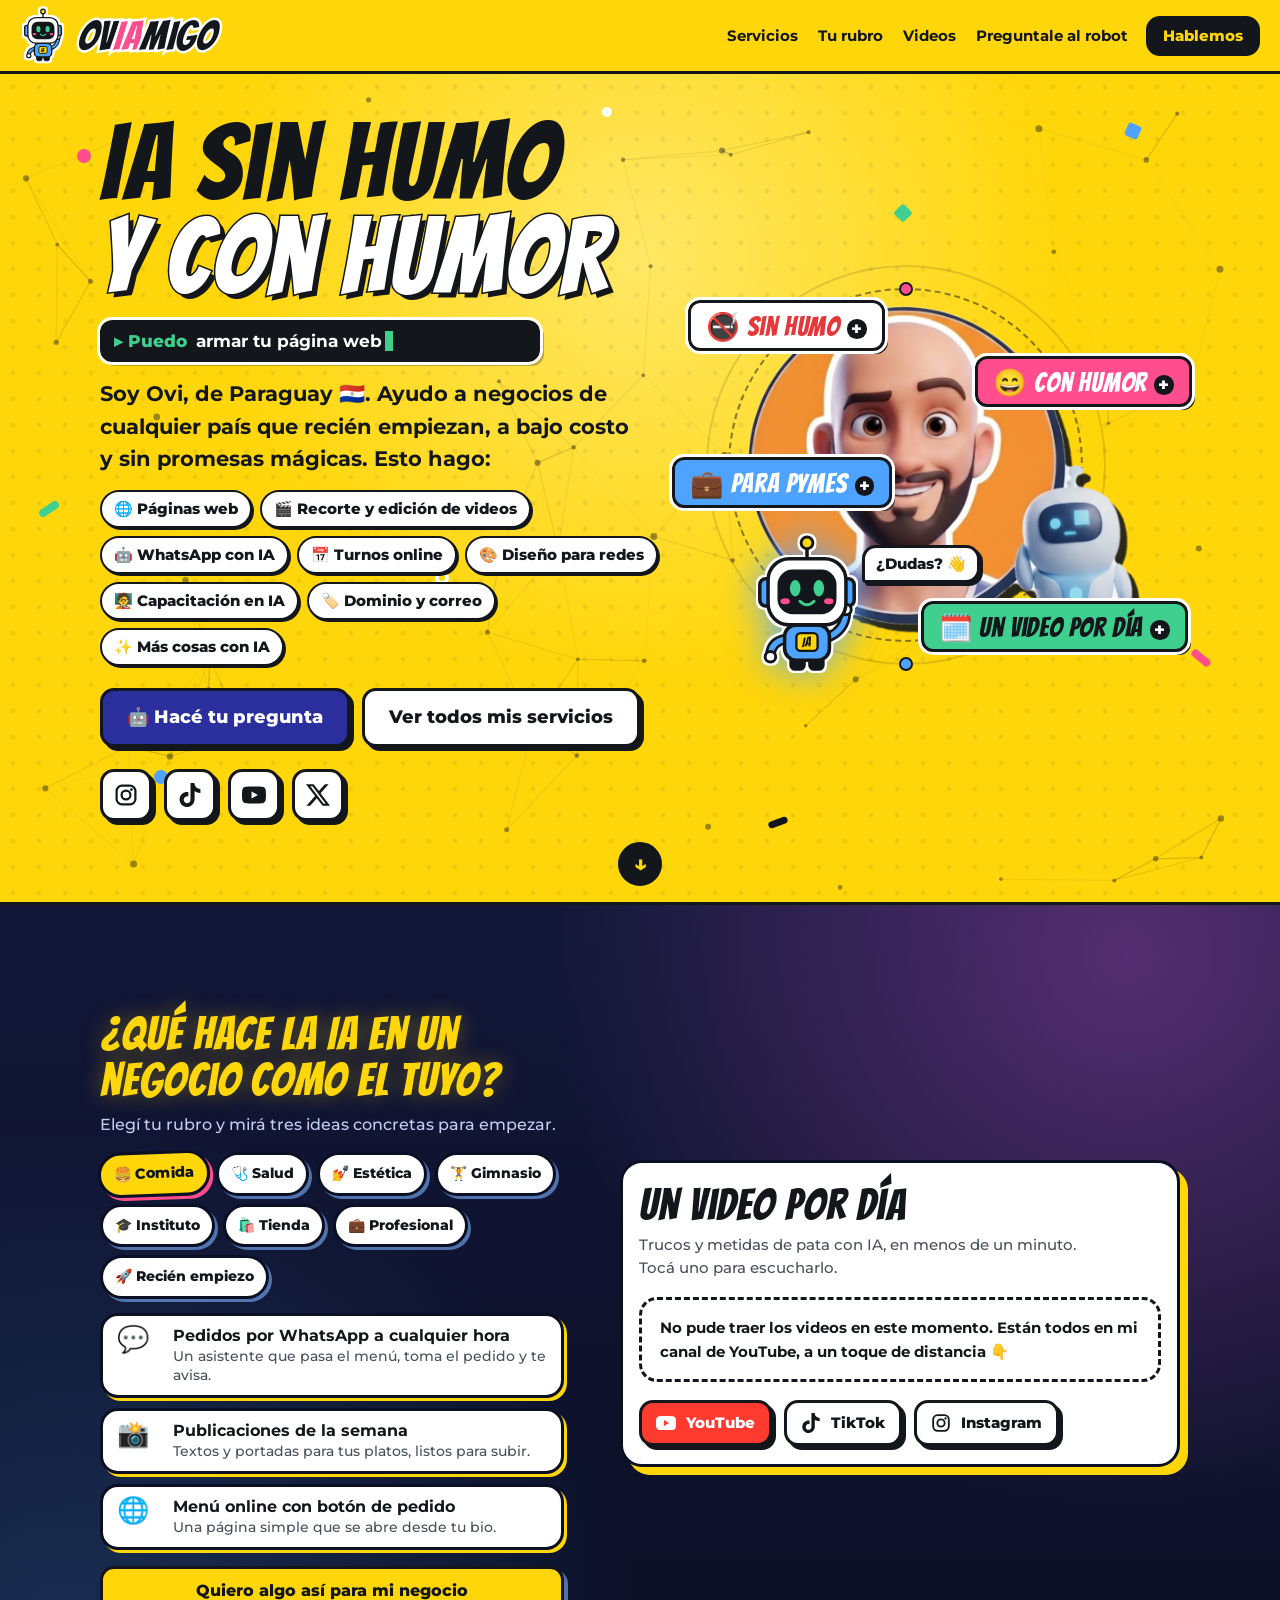
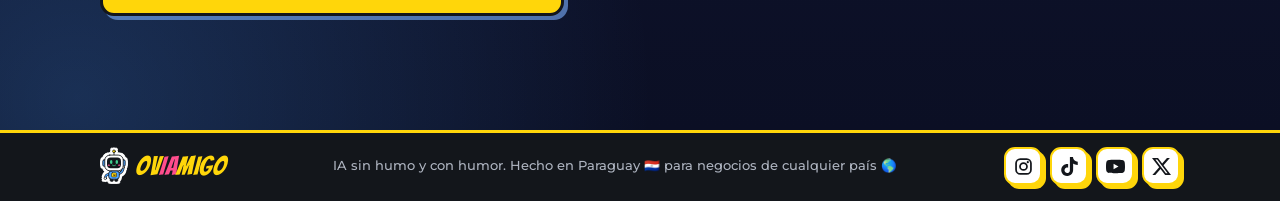
==== commit a8bcbca4: "Add files via upload" ====
--- a/index.html
+++ b/index.html
@@ -72,7 +72,7 @@
       <button class="pegatina p3" type="button" data-peg="pymes" aria-haspopup="dialog">💼 Para pymes</button>
       <button class="pegatina p4" type="button" data-peg="video" aria-haspopup="dialog">🗓️ Un video por día</button>
       <button class="robot-lado" id="robot-lado" type="button" data-abrir="chat" aria-label="Preguntale al robot de OvIAmigo">
-        <span class="rl-burbuja" id="rl-burbuja">¿Dudas? Preguntame 👋</span>
+        <span class="rl-burbuja" id="rl-burbuja">¿Dudas? 👋</span>
         <span class="rl-robot" id="robot-hero" aria-hidden="true"></span>
       </button>
     </div>
--- a/estilos.css
+++ b/estilos.css
@@ -80,7 +80,7 @@
 .hero-serv a { display: block; text-decoration: none; font-weight: 800; font-size: 15px; line-height: 1.2; padding: 8px 12px; background: var(--paper); border: 2px solid var(--ink); border-radius: 999px; box-shadow: 2px 2px 0 var(--ink); }
 .hero-serv a:hover { background: var(--ink); color: var(--sun); }
 .hero-botones { display: grid; gap: 12px; margin-bottom: 22px; }
-.btn.rosa { background: var(--pop); color: #fff; }
+.btn.rosa { background: #2B2F9E; color: #fff; }
 
 /* papelitos */
 .cf { position: absolute; width: 14px; height: 14px; pointer-events: none; }
@@ -337,7 +337,7 @@
 .tel input { border: 0; border-radius: 0; }
 .miel { position: absolute; left: -9999px; width: 1px; height: 1px; opacity: 0; }
 .f-error { margin: 0; padding: 10px 14px; border-radius: 12px; background: #FFE1EB; border: 2px solid var(--pop); font-weight: 700; font-size: 15px; }
-.formu .btn.grande { background: var(--pop); color: #fff; }
+.formu .btn.grande { background: #2B2F9E; color: #fff; }
 .elegidos { padding: 12px 14px; border-radius: 12px; background: #E3F8EE; border: 2px solid var(--ink); font-size: 14px; font-weight: 700; }
 .elegidos span { display: block; font-weight: 500; margin-top: 4px; }
 .gracias-t { font-family: var(--titulos); font-size: 48px; line-height: 1; margin: 0; }
@@ -581,14 +581,14 @@
 @keyframes llamar { 0% { box-shadow: 3px 3px 0 var(--ink), 0 0 0 0 rgba(255, 255, 255, .95); } 100% { box-shadow: 3px 3px 0 var(--ink), 0 0 0 18px rgba(255, 255, 255, 0); } }
 
 /* el robot que acompaña al avatar */
-.robot-lado { position: absolute; left: -9%; bottom: -17%; z-index: 4; display: flex; align-items: flex-end; gap: 0; padding: 0; border: 0; background: none; cursor: pointer; -webkit-tap-highlight-color: transparent; }
+.robot-lado { position: absolute; left: 3%; bottom: -3%; z-index: 4; display: flex; align-items: flex-end; gap: 0; padding: 0; border: 0; background: none; cursor: pointer; -webkit-tap-highlight-color: transparent; }
 .rl-robot { display: block; width: clamp(64px, 17vw, 96px); animation: flotar 4s ease-in-out infinite; filter: drop-shadow(2px 0 0 #fff) drop-shadow(-2px 0 0 #fff) drop-shadow(0 2px 0 #fff) drop-shadow(0 -2px 0 #fff) drop-shadow(0 0 18px rgba(92, 170, 255, .85)); }
 .rl-burbuja { position: relative; order: 2; margin: 0 0 8% -4px; padding: 7px 11px; max-width: 150px; border: var(--borde); border-radius: 14px 14px 14px 4px; background: #fff; color: var(--ink); font-weight: 800; font-size: 14px; line-height: 1.2; text-align: left; box-shadow: 3px 3px 0 var(--ink); transform-origin: 0 100%; }
 .rl-burbuja.rl-cambia { animation: burbuja-pop .35s cubic-bezier(.2, 1.6, .4, 1); }
 @keyframes burbuja-pop { from { transform: scale(.6); opacity: 0; } }
 .robot-lado:hover .rl-burbuja, .robot-lado:focus-visible .rl-burbuja { background: var(--sun); }
-@media (min-width: 900px) { .robot-lado { left: -13%; bottom: -20%; } .rl-robot { width: 104px; } .rl-burbuja { font-size: 15px; max-width: 168px; } .p3 { bottom: 34%; } }
-@media (max-width: 899px) { .robot-lado { left: -3%; bottom: -19%; } .p3 { bottom: 33%; } .hero-foto { margin-bottom: 40px; } }
+@media (min-width: 900px) { .robot-lado { left: 2%; bottom: -2%; } .rl-robot { width: 118px; } .rl-burbuja { font-size: 15px; max-width: 124px; margin-bottom: 40%; } .p3 { bottom: 40%; left: -17%; } }
+@media (max-width: 899px) { .robot-lado { left: 0; bottom: -4%; } .rl-robot { width: 78px; } .rl-burbuja { max-width: 112px; font-size: 13px; margin-bottom: 36%; } .p3 { bottom: 38%; } .hero-foto { margin-bottom: 24px; } }
 
 /* ventana de los stickers */
 .ventana-pop { max-width: 460px; background: var(--paper); color: var(--ink); border: var(--borde); border-radius: 22px; box-shadow: 8px 8px 0 var(--sun); padding: 24px 20px 20px; overflow-y: auto; }
@@ -607,3 +607,28 @@
 .pop-acciones .btn.rosa { flex: 1 1 100%; }
 @media (prefers-reduced-motion: reduce) { button.pegatina, button.pegatina.tocada, .rl-robot, .rl-burbuja.rl-cambia { animation: none; } button.pegatina { transform: rotate(var(--giro, 0deg)); } }
 .sv-grupo:nth-of-type(5) .sv-ico { background: var(--pop); }
+
+
+/* ---------- ajustes: pantalla 2 oscura (como el fondo del robot), pie chico, robot sobre el avatar ---------- */
+.mas { background: radial-gradient(circle at 88% 6%, rgba(150, 70, 170, .5), transparent 42%), radial-gradient(circle at 6% 96%, rgba(77, 163, 255, .22), transparent 40%), linear-gradient(180deg, #121738 0%, #0B0F24 100%); border-top: var(--borde); color: #E8EEFF; }
+.mas .titulo { color: var(--sun); text-shadow: 0 0 22px rgba(255, 214, 10, .35); }
+.mas .intro { color: #C3CEF0; }
+.mas .rub { border-color: #0B0F24; box-shadow: 3px 3px 0 rgba(124, 177, 255, .6); }
+.mas .rub[aria-selected=true] { box-shadow: 3px 3px 0 var(--pop); }
+.mas .idea-c { border-color: #0B0F24; box-shadow: 4px 4px 0 var(--sun); }
+.mas .ideas-pie .btn { background: var(--sun); color: var(--ink); box-shadow: 4px 4px 0 rgba(124, 177, 255, .6); }
+.mas-videos { border-color: #0B0F24; box-shadow: 8px 8px 0 var(--sun); }
+@media (min-width: 1020px) { .mas .idea-c { box-shadow: 3px 3px 0 var(--sun); } }
+
+/* pie de página: una sola fila, mucho más bajo */
+.pie { padding: 14px 0 16px; border-top: 3px solid var(--sun); }
+.pie-grid { grid-template-columns: auto 1fr; align-items: center; gap: 4px 16px; justify-items: stretch; }
+.pie .logo .robot { width: 28px; height: 34px; }
+.pie .logo-txt { font-size: 26px; -webkit-text-stroke-width: 0; padding: 0; }
+.pie .redes-fila { justify-self: end; gap: 8px; flex-wrap: nowrap; }
+.pie .icono { width: 38px; height: 38px; border-radius: 11px; box-shadow: 3px 3px 0 var(--sun); border-width: 2px; }
+.pie .icono svg { width: 19px; height: 19px; }
+.pie p { grid-column: 1 / -1; grid-row: 2; font-size: 12.5px; color: #AEB4C0; line-height: 1.35; }
+@media (min-width: 760px) { .pie-grid { grid-template-columns: auto 1fr auto; } .pie p { grid-column: 2; grid-row: 1; justify-self: center; text-align: center; } .pie .redes-fila { grid-column: 3; } }
+.mas .rub, .mas .idea-c, .mas-videos { color: var(--ink); }
+.mas .rub[aria-selected=true] { color: var(--ink); }
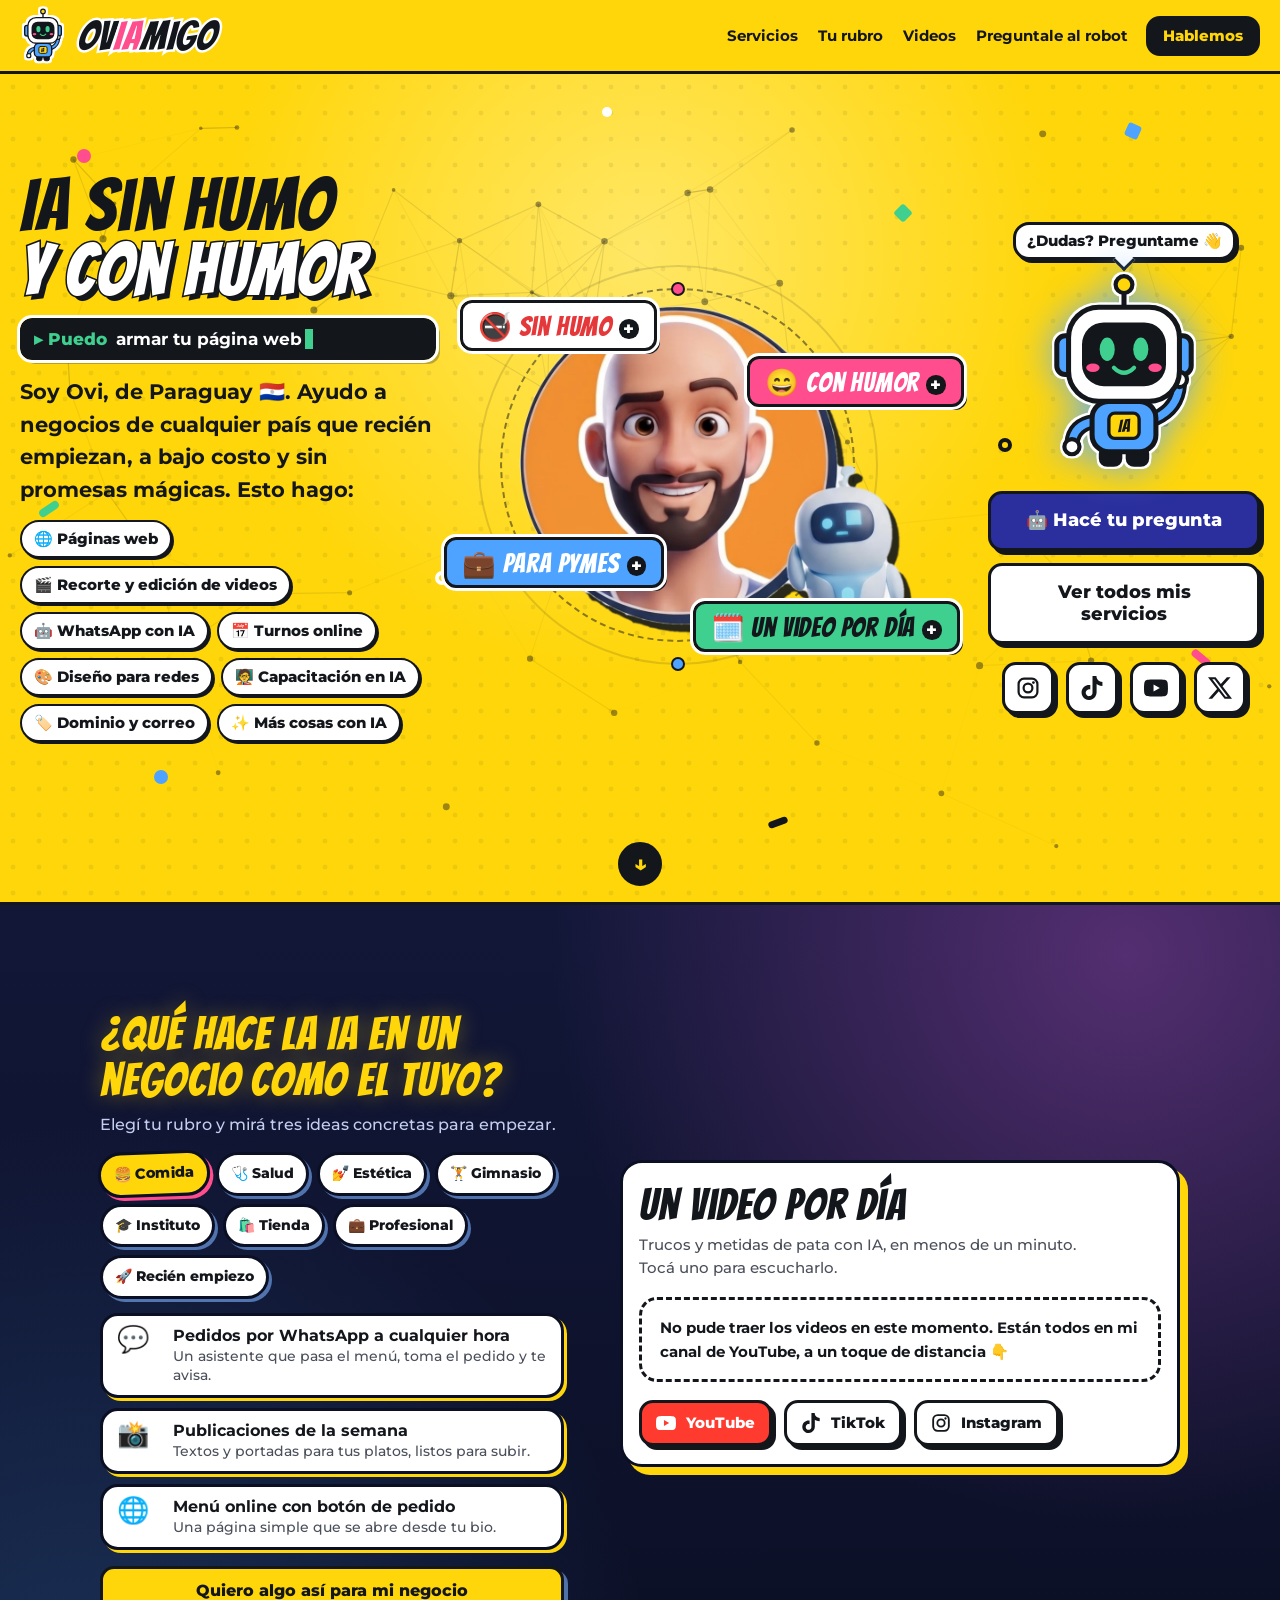
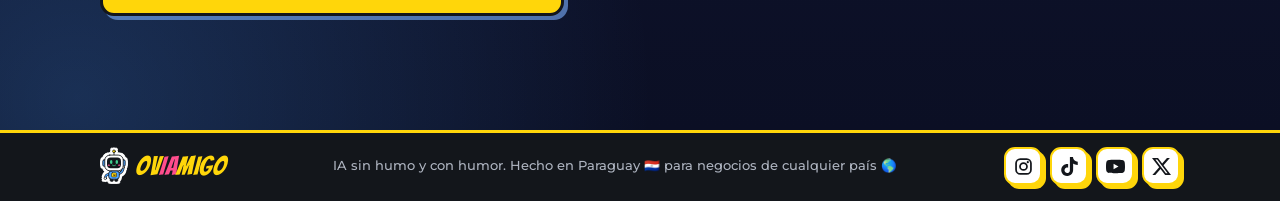
==== commit 6f847fc8: "Add files via upload" ====
--- a/index.html
+++ b/index.html
@@ -71,10 +71,6 @@
       <button class="pegatina p2" type="button" data-peg="humor" aria-haspopup="dialog">😄 Con humor</button>
       <button class="pegatina p3" type="button" data-peg="pymes" aria-haspopup="dialog">💼 Para pymes</button>
       <button class="pegatina p4" type="button" data-peg="video" aria-haspopup="dialog">🗓️ Un video por día</button>
-      <button class="robot-lado" id="robot-lado" type="button" data-abrir="chat" aria-label="Preguntale al robot de OvIAmigo">
-        <span class="rl-burbuja" id="rl-burbuja">¿Dudas? 👋</span>
-        <span class="rl-robot" id="robot-hero" aria-hidden="true"></span>
-      </button>
     </div>
     <div class="hero-txt">
       <h1 class="titular">
@@ -93,6 +89,12 @@
         <li><a href="servicios.html#dominio">🏷️ Dominio y correo</a></li>
         <li><a href="servicios.html#imagenes">✨ Más cosas con IA</a></li>
       </ul>
+    </div>
+    <div class="hero-lado">
+      <button class="robot-lado" id="robot-lado" type="button" data-abrir="chat" aria-label="Preguntale al robot de OvIAmigo">
+        <span class="rl-burbuja" id="rl-burbuja">¿Dudas? Preguntame 👋</span>
+        <span class="rl-robot" id="robot-hero" aria-hidden="true"></span>
+      </button>
       <div class="hero-botones">
         <a class="btn grande rosa" href="#chat" data-abrir="chat">🤖 Hacé tu pregunta</a>
         <a class="btn grande" href="servicios.html">Ver todos mis servicios</a>
--- a/estilos.css
+++ b/estilos.css
@@ -632,3 +632,39 @@
 @media (min-width: 760px) { .pie-grid { grid-template-columns: auto 1fr auto; } .pie p { grid-column: 2; grid-row: 1; justify-self: center; text-align: center; } .pie .redes-fila { grid-column: 3; } }
 .mas .rub, .mas .idea-c, .mas-videos { color: var(--ink); }
 .mas .rub[aria-selected=true] { color: var(--ink); }
+
+
+/* ---------- inicio en 3 columnas: texto | avatar | robot y botones (llena el espacio vacío de la compu) ---------- */
+.hero-grid { grid-template-areas: "foto" "txt" "lado"; }
+.hero-foto { grid-area: foto; } .hero-txt { grid-area: txt; } .hero-lado { grid-area: lado; }
+.hero-lado { display: grid; gap: 16px; align-content: start; min-width: 0; }
+.hero-lado .robot-lado { position: static; display: flex; flex-direction: row; align-items: flex-end; justify-self: start; gap: 4px; }
+.hero-lado .rl-robot { width: 76px; flex: none; }
+.hero-lado .rl-burbuja { order: 2; margin: 0 0 30px 0; max-width: 240px; font-size: 14px; white-space: nowrap; }
+.hero-lado .hero-botones { margin-bottom: 0; }
+.p3 { bottom: 20%; }
+@media (min-width: 900px) {
+  .hero-grid { grid-template-columns: minmax(0, 1fr) 420px; grid-template-areas: "txt foto" "lado foto"; gap: 22px 64px; align-items: center; }
+  .hero-foto { order: 0; width: 400px; }
+  .hero-txt { align-self: end; }
+  .hero-lado { align-self: start; }
+  .hero-lado .hero-botones { grid-template-columns: auto auto; justify-content: start; }
+  .p3 { left: -15%; }
+}
+@media (min-width: 1180px) {
+  .hero > .ancho { max-width: 1340px; }
+  .hero-grid { grid-template-columns: minmax(0, 1fr) 400px 272px; grid-template-areas: "txt foto lado"; gap: 0 76px; align-items: center; }
+  .hero-txt, .hero-lado { align-self: center; }
+  .titular { font-size: clamp(56px, 6.1vw, 98px); }
+  .hero-lado { gap: 18px; justify-items: stretch; }
+  .titular { font-size: clamp(56px, 5.8vw, 92px); }
+  .hero-lado .robot-lado { flex-direction: column; align-items: center; justify-self: center; gap: 0; }
+  .hero-lado .rl-robot { width: 168px; order: 2; }
+  .hero-lado .rl-burbuja { order: 1; margin: 0 0 12px 0; max-width: 270px; font-size: 15px; white-space: nowrap; text-align: center; border-radius: 16px; }
+  .hero-lado .rl-burbuja::after { content: ""; position: absolute; left: 50%; bottom: -11px; width: 16px; height: 16px; margin-left: -8px; background: inherit; border: 3px solid var(--ink); border-top: 0; border-left: 0; transform: rotate(45deg); }
+  .hero-lado .hero-botones { grid-template-columns: 1fr; }
+  .hero-lado .hero-botones .btn { width: 100%; }
+  .hero-lado .redes-fila { justify-content: center; }
+  .p3 { left: -17%; }
+}
+@media (max-width: 899px) { .p3 { left: -7%; bottom: 20%; } }
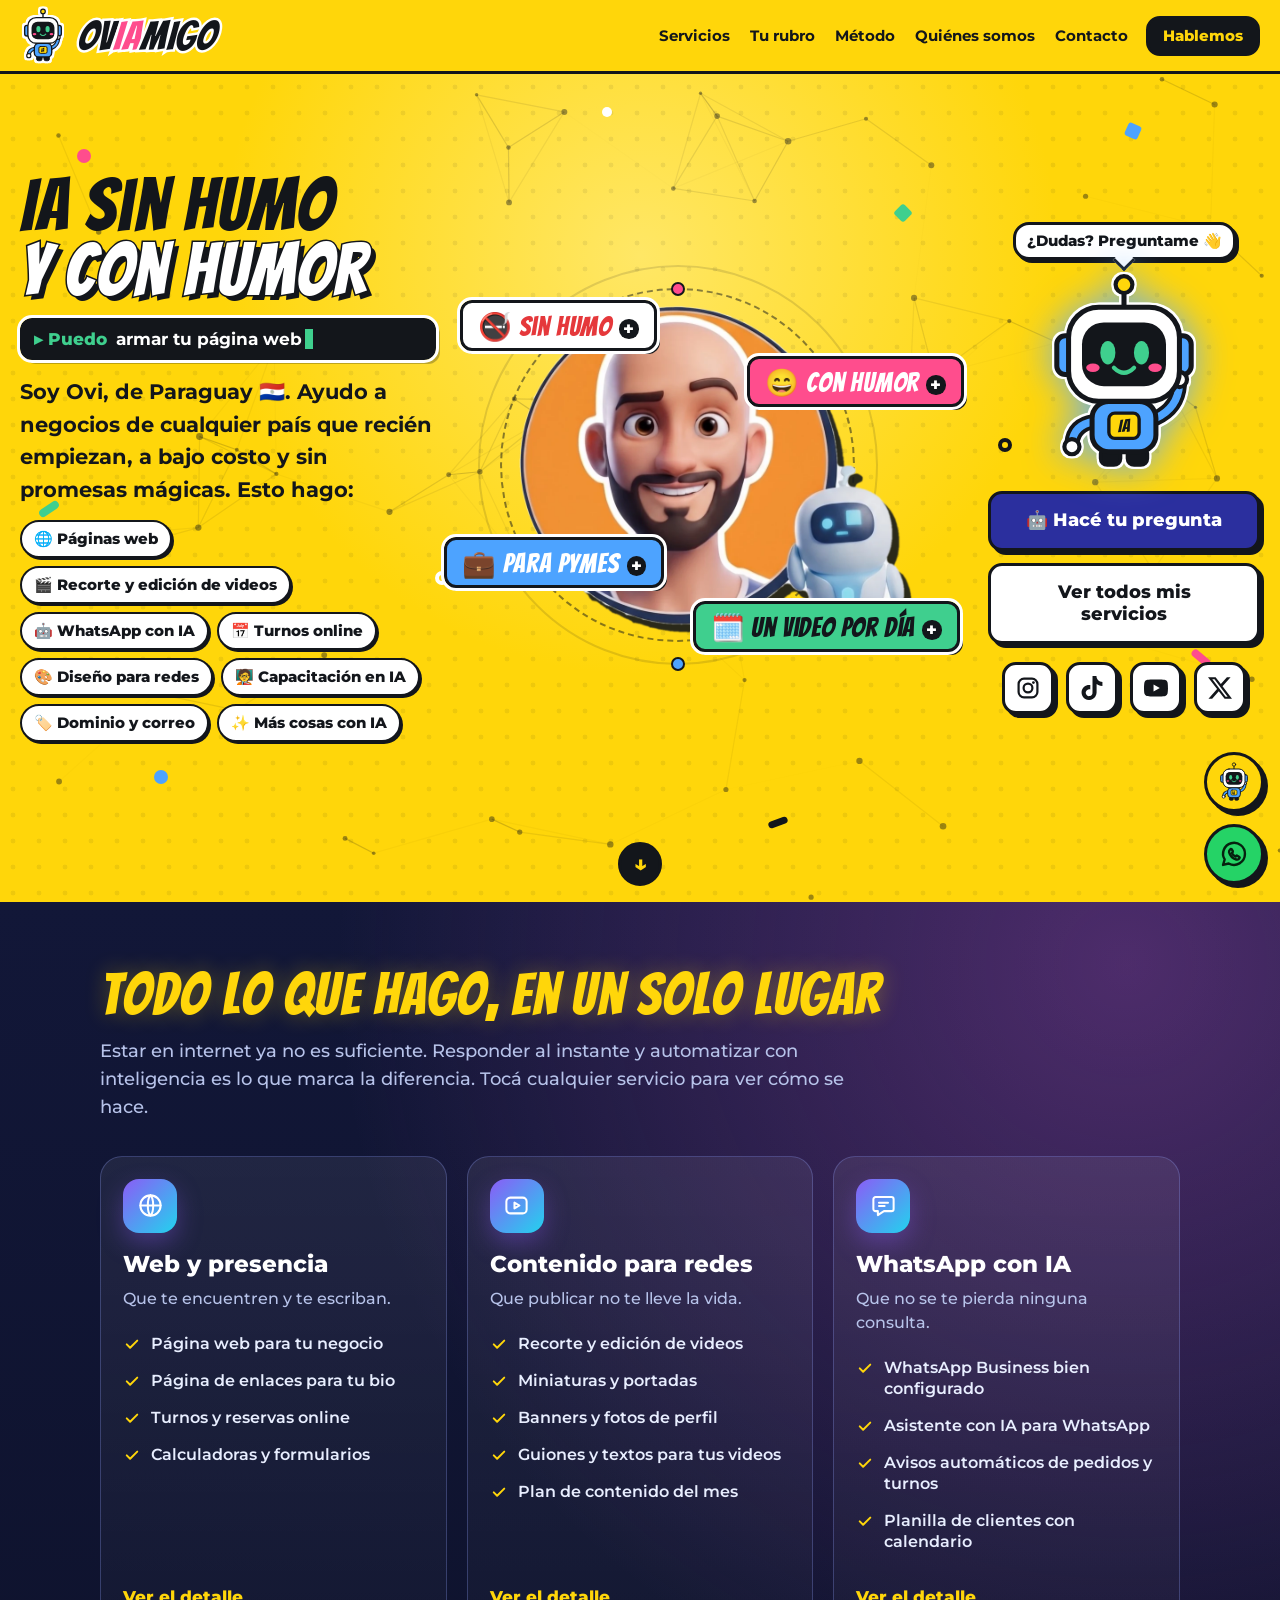
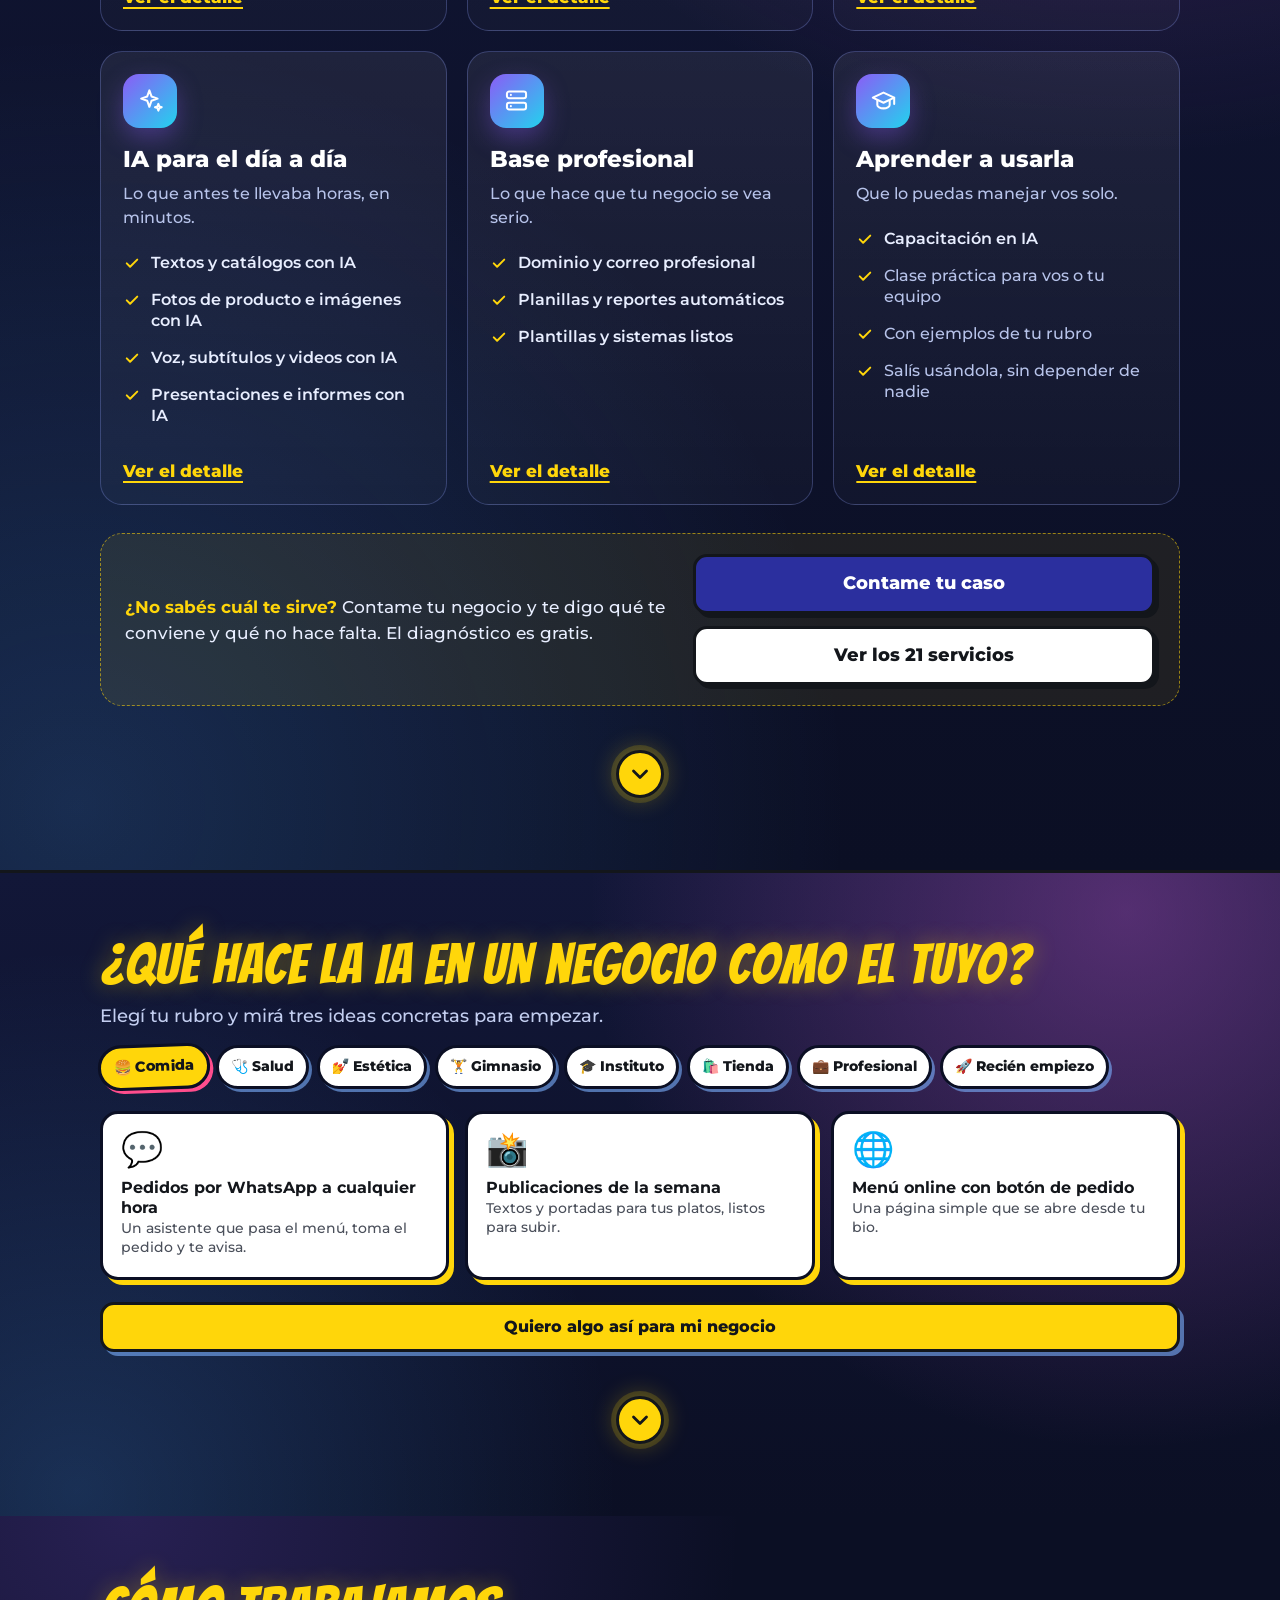
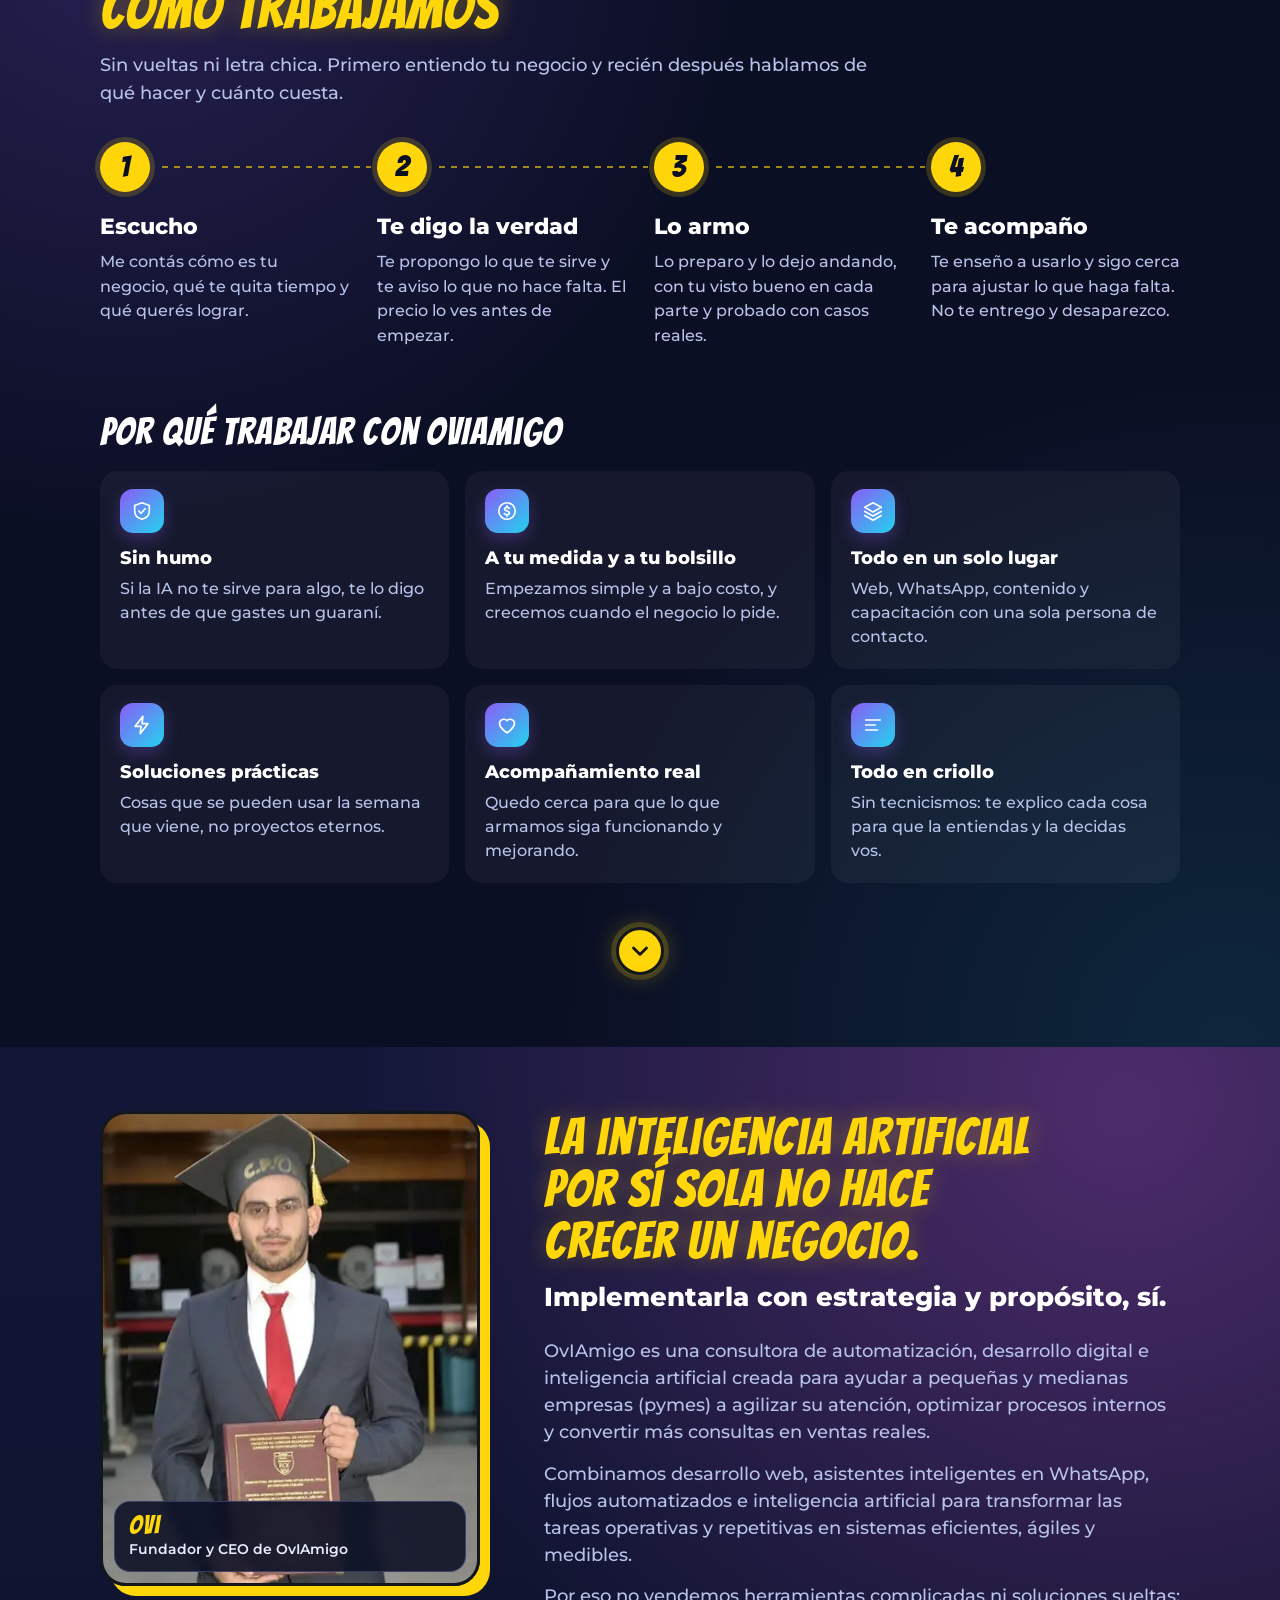
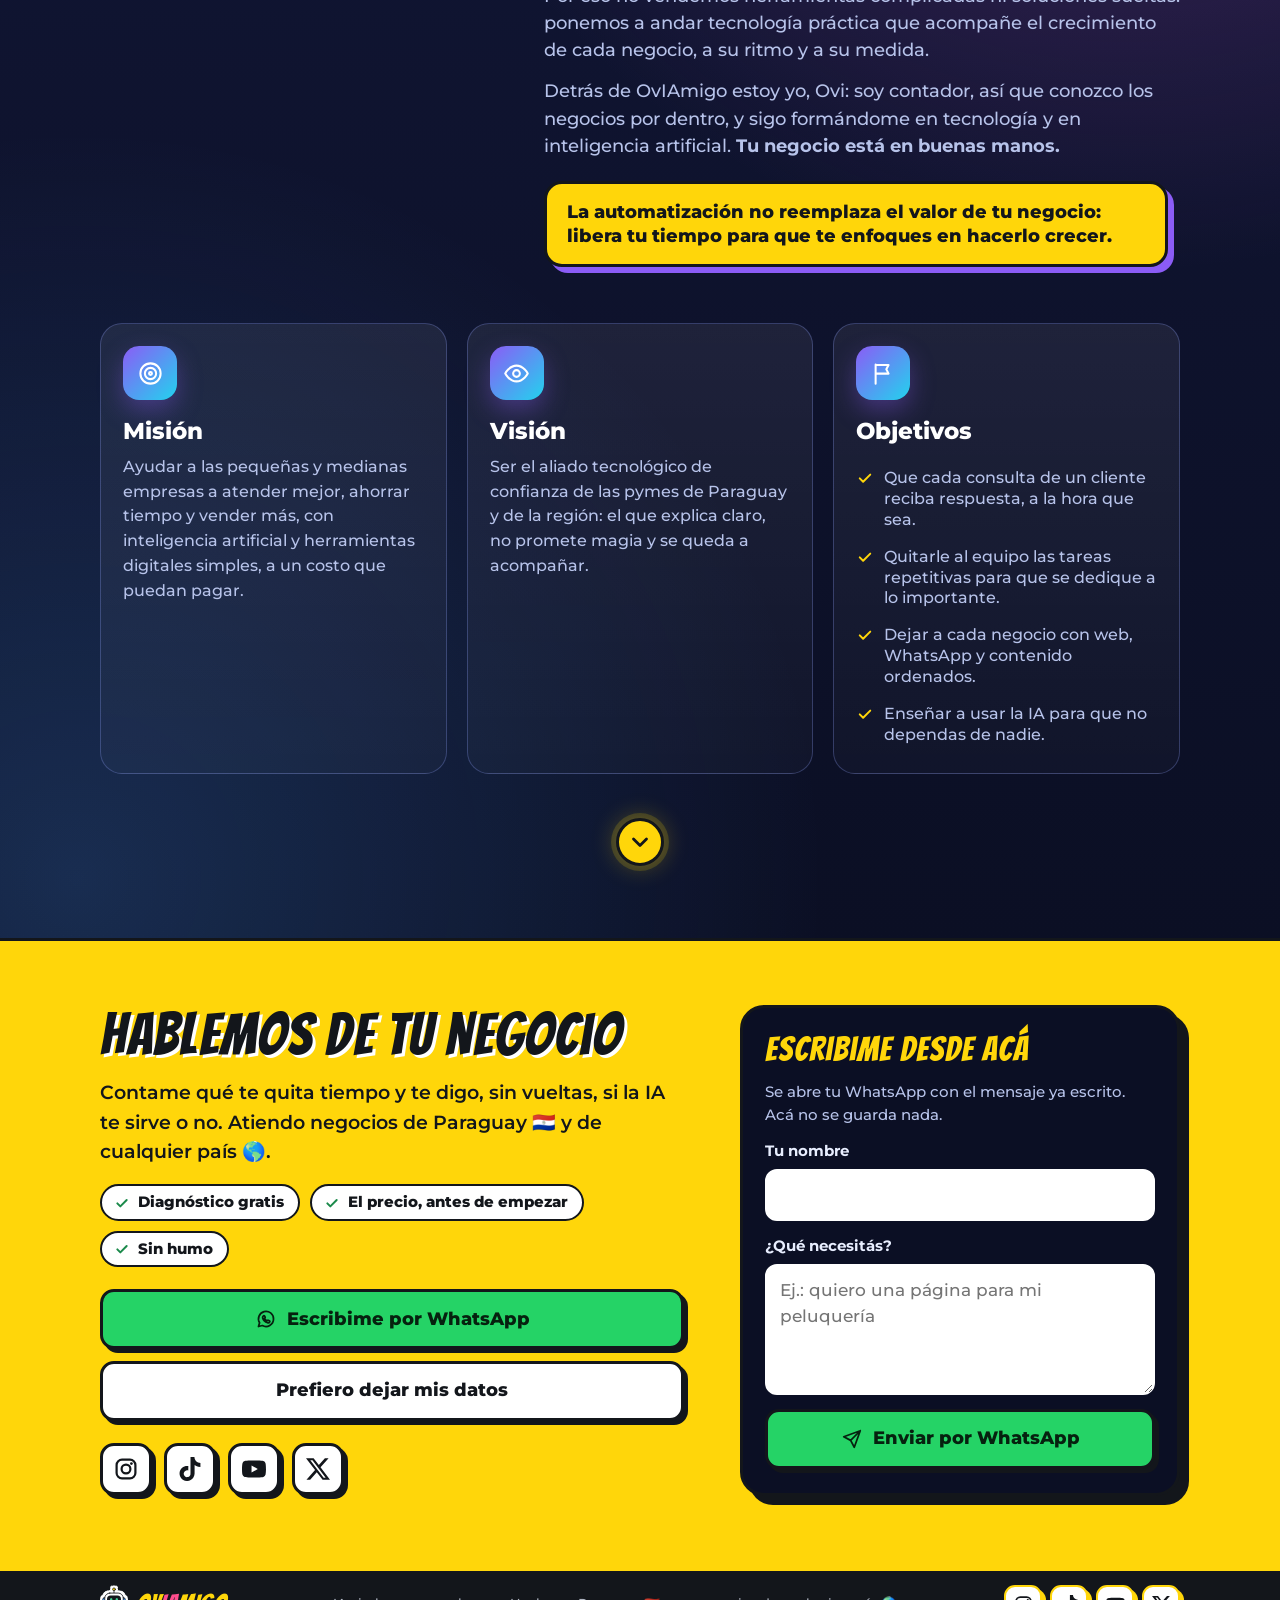
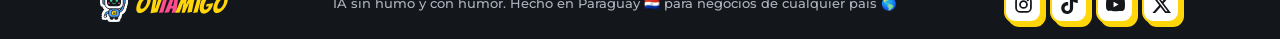
==== commit 31a458f4: "Add files via upload" ====
--- a/index.html
+++ b/index.html
@@ -4,7 +4,7 @@
 <meta charset="utf-8">
 <meta name="viewport" content="width=device-width, initial-scale=1, viewport-fit=cover">
 <title>OvIAmigo | IA sin humo y con humor para tu negocio</title>
-<meta name="description" content="Páginas web, recorte y edición de videos, WhatsApp atendido por IA, turnos online y capacitación para negocios que recién empiezan, en Paraguay y en cualquier país. A bajo costo y sin promesas mágicas.">
+<meta name="description" content="Consultora de IA, automatización y desarrollo digital para pymes: páginas web, WhatsApp atendido por IA, contenido para redes y capacitación. En Paraguay y en cualquier país, a bajo costo y sin promesas mágicas.">
 <meta name="theme-color" content="#FFD60A">
 <link rel="canonical" href="https://oviamigo.com/">
 <meta property="og:type" content="website">
@@ -13,9 +13,12 @@
 <meta property="og:description" content="Páginas web, edición de videos y WhatsApp atendido por IA, a bajo costo para negocios que recién empiezan.">
 <meta property="og:image" content="https://oviamigo.com/compartir.jpg">
 <meta name="twitter:card" content="summary_large_image">
-<link rel="icon" href="avatar.jpg">
-<link rel="apple-touch-icon" href="avatar.jpg">
+<link rel="icon" type="image/svg+xml" href="favicon.svg">
+<link rel="icon" type="image/png" sizes="32x32" href="icono-32.png">
+<link rel="icon" type="image/png" sizes="192x192" href="icono-192.png">
+<link rel="apple-touch-icon" href="icono-180.png">
 <link rel="stylesheet" href="estilos.css">
+<link rel="stylesheet" href="secciones.css">
 </head>
 <body>
 
@@ -24,6 +27,26 @@
   <symbol id="i-tiktok" viewBox="0 0 24 24"><path fill="currentColor" d="M12.525.02c1.31-.02 2.61-.01 3.91-.02.08 1.53.63 3.09 1.75 4.17 1.12 1.11 2.7 1.62 4.24 1.79v4.03c-1.44-.05-2.89-.35-4.2-.97-.57-.26-1.1-.59-1.62-.93-.01 2.92.01 5.84-.02 8.75-.08 1.4-.54 2.79-1.35 3.94-1.31 1.92-3.58 3.17-5.91 3.21-1.43.08-2.86-.31-4.08-1.03-2.02-1.19-3.44-3.37-3.65-5.71-.02-.5-.03-1-.01-1.49.18-1.9 1.12-3.72 2.58-4.96 1.66-1.44 3.98-2.13 6.15-1.72.02 1.48-.04 2.96-.04 4.44-.99-.32-2.15-.23-3.02.37-.63.41-1.11 1.04-1.36 1.75-.21.51-.15 1.07-.14 1.61.24 1.64 1.82 3.02 3.5 2.87 1.12-.01 2.19-.66 2.77-1.61.19-.33.4-.67.41-1.06.1-1.79.06-3.57.07-5.36.01-4.03-.01-8.05.02-12.07z"/></symbol>
   <symbol id="i-youtube" viewBox="0 0 24 24"><path fill="currentColor" d="M23.498 6.186a3.016 3.016 0 0 0-2.122-2.136C19.505 3.545 12 3.545 12 3.545s-7.505 0-9.377.505A3.017 3.017 0 0 0 .502 6.186C0 8.07 0 12 0 12s0 3.93.502 5.814a3.016 3.016 0 0 0 2.122 2.136c1.871.505 9.376.505 9.376.505s7.505 0 9.377-.505a3.015 3.015 0 0 0 2.122-2.136C24 15.93 24 12 24 12s0-3.93-.502-5.814zM9.545 15.568V8.432L15.818 12l-6.273 3.568z"/></symbol>
   <symbol id="i-x" viewBox="0 0 24 24"><path fill="currentColor" d="M18.901 1.153h3.68l-8.04 9.19L24 22.846h-7.406l-5.8-7.584-6.638 7.584H.474l8.6-9.83L0 1.154h7.594l5.243 6.932ZM17.61 20.644h2.039L6.486 3.24H4.298Z"/></symbol>
+
+  <!-- iconos de línea de las secciones -->
+  <symbol id="i-globe" viewBox="0 0 24 24"><circle cx="12" cy="12" r="9"/><path d="M3 12h18M12 3c3.2 3 3.2 15 0 18M12 3c-3.2 3-3.2 15 0 18"/></symbol>
+  <symbol id="i-video" viewBox="0 0 24 24"><rect x="3" y="5" width="18" height="14" rx="3.5"/><path d="M10.2 9.4v5.2l4.4-2.6z"/></symbol>
+  <symbol id="i-chat" viewBox="0 0 24 24"><path d="M5 4.5h14a2 2 0 0 1 2 2v8.5a2 2 0 0 1-2 2h-6.6L7 20.5V17H5a2 2 0 0 1-2-2V6.5a2 2 0 0 1 2-2z"/><path d="M8 9.5h8M8 12.5h5"/></symbol>
+  <symbol id="i-spark" viewBox="0 0 24 24"><path d="M11 3l1.9 5.4L18.3 10.3 12.9 12.2 11 17.6 9.1 12.2 3.7 10.3 9.1 8.4z"/><path d="M19 15l.8 2.2L22 18l-2.2.8L19 21l-.8-2.2L16 18l2.2-.8z"/></symbol>
+  <symbol id="i-base" viewBox="0 0 24 24"><rect x="3.5" y="4" width="17" height="6" rx="2"/><rect x="3.5" y="14" width="17" height="6" rx="2"/><path d="M7 7h.01M7 17h.01"/></symbol>
+  <symbol id="i-cap" viewBox="0 0 24 24"><path d="M2.5 9.5L12 5l9.5 4.5L12 14z"/><path d="M6.5 11.8V16c0 1.4 2.5 3 5.5 3s5.5-1.6 5.5-3v-4.2M21.5 9.5V15"/></symbol>
+  <symbol id="i-shield" viewBox="0 0 24 24"><path d="M12 3l8 3v6c0 4.4-3.1 7.7-8 9-4.9-1.3-8-4.6-8-9V6z"/><path d="M8.5 12l2.5 2.5 4.5-5"/></symbol>
+  <symbol id="i-coin" viewBox="0 0 24 24"><circle cx="12" cy="12" r="9"/><path d="M14.6 9.3c-.6-.8-1.6-1.3-2.7-1.3-1.5 0-2.5.8-2.5 2 0 2.7 5.2 1.3 5.2 4.1 0 1.2-1.1 2-2.7 2-1.2 0-2.2-.5-2.8-1.3M12 6.3V8M12 16v1.7"/></symbol>
+  <symbol id="i-layers" viewBox="0 0 24 24"><path d="M12 3l9 5-9 5-9-5z"/><path d="M3 12.5l9 5 9-5M3 17l9 5 9-5"/></symbol>
+  <symbol id="i-bolt" viewBox="0 0 24 24"><path d="M13 2.5L4.5 13.5H11l-1 8 8.5-11H12z"/></symbol>
+  <symbol id="i-heart" viewBox="0 0 24 24"><path d="M12 20.5s-8.2-4.7-8.2-10.6A4.8 4.8 0 0 1 12 7.2a4.8 4.8 0 0 1 8.2 2.7c0 5.9-8.2 10.6-8.2 10.6z"/></symbol>
+  <symbol id="i-lines" viewBox="0 0 24 24"><path d="M4 6.5h16M4 12h10.5M4 17.5h13"/></symbol>
+  <symbol id="i-target" viewBox="0 0 24 24"><circle cx="12" cy="12" r="9"/><circle cx="12" cy="12" r="5"/><circle cx="12" cy="12" r="1.3"/></symbol>
+  <symbol id="i-eye" viewBox="0 0 24 24"><path d="M2 12s3.6-7 10-7 10 7 10 7-3.6 7-10 7S2 12 2 12z"/><circle cx="12" cy="12" r="3"/></symbol>
+  <symbol id="i-flag" viewBox="0 0 24 24"><path d="M5 21V4M5 4.5h11.5l-2 3.8 2 3.8H5"/></symbol>
+  <symbol id="i-wa" viewBox="0 0 24 24"><path d="M20.2 12a8.2 8.2 0 0 1-12.2 7.1L3.8 20.2l1.2-4.1A8.2 8.2 0 1 1 20.2 12z"/><path d="M9.3 8.5c.2-.4.6-.4.9-.1l.9 1.5c.1.3.1.6-.2.8l-.5.5c.6 1.2 1.6 2.1 2.8 2.7l.5-.5c.2-.2.5-.3.8-.1l1.5.9c.3.2.3.6.1.9-.5.9-1.5 1.3-2.4 1-2.7-.7-4.7-2.8-5.4-5.4-.1-.8.2-1.6.9-2.2z"/></symbol>
+  <symbol id="i-send" viewBox="0 0 24 24"><path d="M21 3L10.5 13.5M21 3l-6.5 18-4-7.5L3 9.5z"/></symbol>
+  <symbol id="i-down" viewBox="0 0 24 24"><path d="M5.5 9l6.5 6.5L18.5 9"/></symbol>
   <!-- el robot de la marca -->
   <symbol id="robot" viewBox="0 0 200 240">
     <g stroke="#13161B" stroke-linecap="round" stroke-linejoin="round">
@@ -49,10 +72,11 @@
 <header class="top">
   <a class="logo" href="./" aria-label="OvIAmigo, inicio"><svg class="robot" aria-hidden="true"><use href="#robot"/></svg><span class="logo-txt">Ov<b>IA</b>migo</span></a>
   <nav class="menu" aria-label="Secciones">
-    <a href="servicios.html">Servicios</a>
+    <a href="#servicios">Servicios</a>
     <a href="#rubro">Tu rubro</a>
-    <a href="#videos">Videos</a>
-    <a href="#chat" data-abrir="chat">Preguntale al robot</a>
+    <a href="#metodo">Método</a>
+    <a href="#quienes">Quiénes somos</a>
+    <a href="#contacto">Contacto</a>
   </nav>
   <a class="btn chico" href="#hablemos" data-abrir="form">Hablemos</a>
 </header>
@@ -102,28 +126,122 @@
       <div class="redes-fila" data-redes="iconos"></div>
     </div>
   </div>
-  <a class="bajar" href="#rubro" aria-label="Seguir bajando">↓</a>
-</section>
-
-<!-- ============ PANTALLA 2: TU RUBRO + VIDEOS ============ -->
-<section class="mas" id="mas">
+  <a class="bajar" href="#servicios" aria-label="Seguir bajando">↓</a>
+</section>
+
+<!-- ============ SERVICIOS ============ -->
+<section class="sec sec-oscura" id="servicios" aria-labelledby="t-serv">
+  <div class="ancho">
+    <h2 class="sec-t" id="t-serv">Todo lo que hago, en un solo lugar</h2>
+    <p class="sec-p">Estar en internet ya no es suficiente. Responder al instante y automatizar con inteligencia es lo que marca la diferencia. Tocá cualquier servicio para ver cómo se hace.</p>
+    <div class="svc-grid"><article class="svc"><span class="ico"><svg aria-hidden="true"><use href="#i-globe"/></svg></span><h3>Web y presencia</h3><p class="lema">Que te encuentren y te escriban.</p><ul><li><a href="servicios.html#web">Página web para tu negocio</a></li><li><a href="servicios.html#enlaces">Página de enlaces para tu bio</a></li><li><a href="servicios.html#turnos">Turnos y reservas online</a></li><li><a href="servicios.html#formularios">Calculadoras y formularios</a></li></ul><a class="svc-mas" href="servicios.html#web">Ver el detalle</a></article><article class="svc"><span class="ico"><svg aria-hidden="true"><use href="#i-video"/></svg></span><h3>Contenido para redes</h3><p class="lema">Que publicar no te lleve la vida.</p><ul><li><a href="servicios.html#videos">Recorte y edición de videos</a></li><li><a href="servicios.html#miniaturas">Miniaturas y portadas</a></li><li><a href="servicios.html#banners">Banners y fotos de perfil</a></li><li><a href="servicios.html#guiones">Guiones y textos para tus videos</a></li><li><a href="servicios.html#plan">Plan de contenido del mes</a></li></ul><a class="svc-mas" href="servicios.html#videos">Ver el detalle</a></article><article class="svc"><span class="ico"><svg aria-hidden="true"><use href="#i-chat"/></svg></span><h3>WhatsApp con IA</h3><p class="lema">Que no se te pierda ninguna consulta.</p><ul><li><a href="servicios.html#wabusiness">WhatsApp Business bien configurado</a></li><li><a href="servicios.html#asistente">Asistente con IA para WhatsApp</a></li><li><a href="servicios.html#avisos">Avisos automáticos de pedidos y turnos</a></li><li><a href="servicios.html#planilla">Planilla de clientes con calendario</a></li></ul><a class="svc-mas" href="servicios.html#asistente">Ver el detalle</a></article><article class="svc"><span class="ico"><svg aria-hidden="true"><use href="#i-spark"/></svg></span><h3>IA para el día a día</h3><p class="lema">Lo que antes te llevaba horas, en minutos.</p><ul><li><a href="servicios.html#textos">Textos y catálogos con IA</a></li><li><a href="servicios.html#imagenes">Fotos de producto e imágenes con IA</a></li><li><a href="servicios.html#voz">Voz, subtítulos y videos con IA</a></li><li><a href="servicios.html#documentos">Presentaciones e informes con IA</a></li></ul><a class="svc-mas" href="servicios.html#textos">Ver el detalle</a></article><article class="svc"><span class="ico"><svg aria-hidden="true"><use href="#i-base"/></svg></span><h3>Base profesional</h3><p class="lema">Lo que hace que tu negocio se vea serio.</p><ul><li><a href="servicios.html#dominio">Dominio y correo profesional</a></li><li><a href="servicios.html#reportes">Planillas y reportes automáticos</a></li><li><a href="servicios.html#plantillas">Plantillas y sistemas listos</a></li></ul><a class="svc-mas" href="servicios.html#dominio">Ver el detalle</a></article><article class="svc"><span class="ico"><svg aria-hidden="true"><use href="#i-cap"/></svg></span><h3>Aprender a usarla</h3><p class="lema">Que lo puedas manejar vos solo.</p><ul><li><a href="servicios.html#capacitacion">Capacitación en IA</a></li><li><span class="item-plano">Clase práctica para vos o tu equipo</span></li><li><span class="item-plano">Con ejemplos de tu rubro</span></li><li><span class="item-plano">Salís usándola, sin depender de nadie</span></li></ul><a class="svc-mas" href="servicios.html#capacitacion">Ver el detalle</a></article></div>
+    <div class="svc-cta">
+      <p><strong>¿No sabés cuál te sirve?</strong> Contame tu negocio y te digo qué te conviene y qué no hace falta. El diagnóstico es gratis.</p>
+      <div class="svc-cta-b">
+        <a class="btn grande rosa" href="#contacto">Contame tu caso</a>
+        <a class="btn grande" href="servicios.html">Ver los 21 servicios</a>
+      </div>
+    </div>
+    <a class="sig" href="#mas" aria-label="Ir a la siguiente sección: Tu rubro" title="Siguiente: Tu rubro"><svg aria-hidden="true"><use href="#i-down"/></svg></a>
+  </div>
+</section>
+
+<!-- ============ TU RUBRO ============ -->
+<section class="mas sec-rubro" id="mas">
   <div class="ancho mas-grid">
     <div class="mas-rubro" id="rubro">
       <h2 class="titulo">¿Qué hace la IA en un negocio como el tuyo?</h2>
       <p class="intro">Elegí tu rubro y mirá tres ideas concretas para empezar.</p>
       <div class="rubros" id="rubros" role="tablist" aria-label="Rubros"></div>
       <div class="ideas" id="ideas" aria-live="polite"></div>
-    </div>
-    <div class="mas-videos" id="videos">
-      <h2 class="titulo-v">Un video por día</h2>
-      <p class="intro-v">Trucos y metidas de pata con IA, en menos de un minuto. Tocá uno para escucharlo.</p>
-      <div class="tira" id="tira" aria-label="Últimos videos de OvIAmigo"></div>
-      <div class="videos-pie">
-        <a class="btn rojo" data-red="youtube" href="#" target="_blank" rel="noopener"><svg><use href="#i-youtube"/></svg> YouTube</a>
-        <a class="btn" data-red="tiktok" href="#" target="_blank" rel="noopener"><svg><use href="#i-tiktok"/></svg> TikTok</a>
-        <a class="btn" data-red="instagram" href="#" target="_blank" rel="noopener"><svg><use href="#i-instagram"/></svg> Instagram</a>
+      <a class="sig" href="#metodo" aria-label="Ir a la siguiente sección: Cómo trabajamos" title="Siguiente: Cómo trabajamos"><svg aria-hidden="true"><use href="#i-down"/></svg></a>
+    </div>
+  </div>
+</section>
+
+<!-- ============ MÉTODO ============ -->
+<section class="sec sec-negra" id="metodo" aria-labelledby="t-met">
+  <div class="ancho">
+    <h2 class="sec-t" id="t-met">Cómo trabajamos</h2>
+    <p class="sec-p">Sin vueltas ni letra chica. Primero entiendo tu negocio y recién después hablamos de qué hacer y cuánto cuesta.</p>
+    <ol class="pasos4">
+      <li><span class="num">1</span><h3>Escucho</h3><p>Me contás cómo es tu negocio, qué te quita tiempo y qué querés lograr.</p></li>
+      <li><span class="num">2</span><h3>Te digo la verdad</h3><p>Te propongo lo que te sirve y te aviso lo que no hace falta. El precio lo ves antes de empezar.</p></li>
+      <li><span class="num">3</span><h3>Lo armo</h3><p>Lo preparo y lo dejo andando, con tu visto bueno en cada parte y probado con casos reales.</p></li>
+      <li><span class="num">4</span><h3>Te acompaño</h3><p>Te enseño a usarlo y sigo cerca para ajustar lo que haga falta. No te entrego y desaparezco.</p></li>
+    </ol>
+    <h3 class="sub-t">Por qué trabajar con OvIAmigo</h3>
+    <div class="porque">
+      <div><span class="ico chico"><svg aria-hidden="true"><use href="#i-shield"/></svg></span><h4>Sin humo</h4><p>Si la IA no te sirve para algo, te lo digo antes de que gastes un guaraní.</p></div>
+      <div><span class="ico chico"><svg aria-hidden="true"><use href="#i-coin"/></svg></span><h4>A tu medida y a tu bolsillo</h4><p>Empezamos simple y a bajo costo, y crecemos cuando el negocio lo pide.</p></div>
+      <div><span class="ico chico"><svg aria-hidden="true"><use href="#i-layers"/></svg></span><h4>Todo en un solo lugar</h4><p>Web, WhatsApp, contenido y capacitación con una sola persona de contacto.</p></div>
+      <div><span class="ico chico"><svg aria-hidden="true"><use href="#i-bolt"/></svg></span><h4>Soluciones prácticas</h4><p>Cosas que se pueden usar la semana que viene, no proyectos eternos.</p></div>
+      <div><span class="ico chico"><svg aria-hidden="true"><use href="#i-heart"/></svg></span><h4>Acompañamiento real</h4><p>Quedo cerca para que lo que armamos siga funcionando y mejorando.</p></div>
+      <div><span class="ico chico"><svg aria-hidden="true"><use href="#i-lines"/></svg></span><h4>Todo en criollo</h4><p>Sin tecnicismos: te explico cada cosa para que la entiendas y la decidas vos.</p></div>
+    </div>
+    <a class="sig" href="#quienes" aria-label="Ir a la siguiente sección: Quiénes somos" title="Siguiente: Quiénes somos"><svg aria-hidden="true"><use href="#i-down"/></svg></a>
+  </div>
+</section>
+
+<!-- ============ QUIÉNES SOMOS ============ -->
+<section class="sec sec-oscura" id="quienes" aria-labelledby="t-quien">
+  <div class="ancho">
+    <div class="quien-grid">
+      <figure class="ceo">
+        <img src="ceo.jpg" width="816" height="1084" loading="lazy" alt="Ovi, fundador y CEO de OvIAmigo, con su trabajo final de grado">
+        <figcaption><strong>Ovi</strong><span>Fundador y CEO de OvIAmigo</span></figcaption>
+      </figure>
+      <div class="quien-txt">
+        <h2 class="sec-t" id="t-quien">La inteligencia artificial por sí sola no hace crecer un negocio.</h2>
+        <p class="quien-sub">Implementarla con estrategia y propósito, sí.</p>
+        <p>OvIAmigo es una consultora de automatización, desarrollo digital e inteligencia artificial creada para ayudar a pequeñas y medianas empresas (pymes) a agilizar su atención, optimizar procesos internos y convertir más consultas en ventas reales.</p>
+        <p>Combinamos desarrollo web, asistentes inteligentes en WhatsApp, flujos automatizados e inteligencia artificial para transformar las tareas operativas y repetitivas en sistemas eficientes, ágiles y medibles.</p>
+        <p>Por eso no vendemos herramientas complicadas ni soluciones sueltas: ponemos a andar tecnología práctica que acompañe el crecimiento de cada negocio, a su ritmo y a su medida.</p>
+        <p>Detrás de OvIAmigo estoy yo, Ovi: soy contador, así que conozco los negocios por dentro, y sigo formándome en tecnología y en inteligencia artificial. <strong>Tu negocio está en buenas manos.</strong></p>
+        <p class="quien-cita">La automatización no reemplaza el valor de tu negocio: libera tu tiempo para que te enfoques en hacerlo crecer.</p>
       </div>
     </div>
+    <div class="mvo">
+      <article class="svc"><span class="ico"><svg aria-hidden="true"><use href="#i-target"/></svg></span><h3>Misión</h3>
+        <p>Ayudar a las pequeñas y medianas empresas a atender mejor, ahorrar tiempo y vender más, con inteligencia artificial y herramientas digitales simples, a un costo que puedan pagar.</p></article>
+      <article class="svc"><span class="ico"><svg aria-hidden="true"><use href="#i-eye"/></svg></span><h3>Visión</h3>
+        <p>Ser el aliado tecnológico de confianza de las pymes de Paraguay y de la región: el que explica claro, no promete magia y se queda a acompañar.</p></article>
+      <article class="svc"><span class="ico"><svg aria-hidden="true"><use href="#i-flag"/></svg></span><h3>Objetivos</h3>
+        <ul>
+          <li><span class="item-plano">Que cada consulta de un cliente reciba respuesta, a la hora que sea.</span></li>
+          <li><span class="item-plano">Quitarle al equipo las tareas repetitivas para que se dedique a lo importante.</span></li>
+          <li><span class="item-plano">Dejar a cada negocio con web, WhatsApp y contenido ordenados.</span></li>
+          <li><span class="item-plano">Enseñar a usar la IA para que no dependas de nadie.</span></li>
+        </ul></article>
+    </div>
+    <a class="sig" href="#contacto" aria-label="Ir a la siguiente sección: Contacto" title="Siguiente: Contacto"><svg aria-hidden="true"><use href="#i-down"/></svg></a>
+  </div>
+</section>
+
+<!-- ============ CONTACTO ============ -->
+<section class="contacto" id="contacto" aria-labelledby="t-cont">
+  <div class="ancho contacto-grid">
+    <div class="contacto-txt">
+      <h2 class="sec-t" id="t-cont">Hablemos de tu negocio</h2>
+      <p>Contame qué te quita tiempo y te digo, sin vueltas, si la IA te sirve o no. Atiendo negocios de Paraguay 🇵🇾 y de cualquier país 🌎.</p>
+      <ul class="garantias">
+        <li>Diagnóstico gratis</li>
+        <li>El precio, antes de empezar</li>
+        <li>Sin humo</li>
+      </ul>
+      <div class="contacto-b">
+        <a class="btn grande wa" data-wa-directo href="#" target="_blank" rel="noopener"><svg aria-hidden="true"><use href="#i-wa"/></svg> Escribime por WhatsApp</a>
+        <a class="btn grande" href="#hablemos" data-abrir="form">Prefiero dejar mis datos</a>
+      </div>
+      <div class="redes-fila" data-redes="iconos"></div>
+    </div>
+    <form class="wa-caja" data-wa-form novalidate>
+      <h3>Escribime desde acá</h3>
+      <p>Se abre tu WhatsApp con el mensaje ya escrito. Acá no se guarda nada.</p>
+      <label class="f"><span>Tu nombre</span><input type="text" maxlength="60" autocomplete="given-name" data-wa-nombre></label>
+      <label class="f"><span>¿Qué necesitás?</span><textarea rows="4" maxlength="500" data-wa-texto placeholder="Ej.: quiero una página para mi peluquería"></textarea></label>
+      <a class="btn grande wa" data-wa-enviar href="#" target="_blank" rel="noopener"><svg aria-hidden="true"><use href="#i-send"/></svg> Enviar por WhatsApp</a>
+    </form>
   </div>
 </section>
 
@@ -136,6 +254,24 @@
     <div class="redes-fila claro" data-redes="iconos"></div>
   </div>
 </footer>
+
+<!-- ============ BOTONES FLOTANTES: ROBOT Y WHATSAPP ============ -->
+<div class="flota" id="flota">
+  <div class="wa-panel" id="wa-panel" role="dialog" aria-label="Escribime por WhatsApp" hidden>
+    <div class="wa-cab"><span class="wa-av" aria-hidden="true"></span><div><strong>Ovi</strong><span>Te respondo por WhatsApp</span></div>
+      <button type="button" class="wa-x" data-wa-cerrar aria-label="Cerrar">✕</button></div>
+    <div class="wa-cuerpo" data-wa-form>
+      <p class="wa-burbuja">¡Hola! 👋 Soy Ovi. Contame qué necesitás y seguimos la charla por WhatsApp.</p>
+      <label class="wa-l" for="wa-nombre">Tu nombre</label>
+      <input id="wa-nombre" type="text" maxlength="60" autocomplete="given-name" data-wa-nombre>
+      <label class="wa-l" for="wa-texto">Tu mensaje</label>
+      <textarea id="wa-texto" rows="3" maxlength="500" data-wa-texto placeholder="Escribí acá lo que necesitás"></textarea>
+      <a class="btn wa" data-wa-enviar href="#" target="_blank" rel="noopener"><svg aria-hidden="true"><use href="#i-send"/></svg> Abrir WhatsApp</a>
+    </div>
+  </div>
+  <a class="fl-btn fl-robot" href="./#chat" data-abrir="chat" aria-label="Preguntale al robot"><svg aria-hidden="true"><use href="#robot"/></svg><span class="fl-tip">Preguntale al robot</span></a>
+  <button class="fl-btn fl-wa" type="button" id="wa-abrir" aria-expanded="false" aria-controls="wa-panel" aria-label="Escribime por WhatsApp"><svg aria-hidden="true"><use href="#i-wa"/></svg><span class="fl-tip">Escribime por WhatsApp</span></button>
+</div>
 
 <!-- ============ VENTANA: CHAT ============ -->
 <dialog class="ventana ventana-chat" id="v-chat" aria-label="Preguntale al robot de OvIAmigo">
@@ -143,7 +279,7 @@
   <div class="chat-marco"><div class="chat" aria-label="Chat de preguntas de OvIAmigo">
     <div class="chat-top">
       <svg class="robot" aria-hidden="true"><use href="#robot"/></svg>
-      <div><strong>El robot de OvIAmigo</strong><span id="chat-estado">Respuestas al toque</span></div>
+      <div><strong>El robot de OvIAmigo</strong><span id="chat-estado">En línea</span></div>
     </div>
     <div class="chat-log" id="chat-log" role="log" aria-live="polite"></div>
     <div class="chat-ideas" id="chat-ideas"></div>
@@ -206,6 +342,7 @@
 </dialog>
 
 <script src="config.js"></script>
+<script src="flota.js" defer></script>
 <script src="app.js"></script>
 </body>
 </html>
--- a/secciones.css
+++ b/secciones.css
@@ -0,0 +1,246 @@
+/* =====================================================================
+   OvIAmigo · Secciones de la página (servicios, método, quiénes somos,
+   contacto) y botones flotantes. Se carga después de estilos.css.
+   ===================================================================== */
+
+:root {
+  --noche: #0B0F24;
+  --noche2: #121738;
+  --lila: #8B5CF6;
+  --cian: #22D3EE;
+  --texto-claro: #E8EEFF;
+  --texto-suave: #B7C3EA;
+  --verde-wa: #25D366;
+  --linea-oscura: rgba(143, 162, 255, .28);
+}
+
+/* ---------- base de las secciones ---------- */
+.sec { position: relative; padding: 64px 0 72px; color: var(--texto-claro); scroll-margin-top: 64px; }
+.sec .ancho { position: relative; }
+.sec-oscura {
+  background:
+    radial-gradient(circle at 88% 4%, rgba(150, 70, 170, .45), transparent 42%),
+    radial-gradient(circle at 6% 96%, rgba(77, 163, 255, .2), transparent 40%),
+    linear-gradient(180deg, var(--noche2) 0%, var(--noche) 100%);
+}
+.sec-negra {
+  background:
+    radial-gradient(circle at 10% 0%, rgba(139, 92, 246, .22), transparent 38%),
+    radial-gradient(circle at 96% 100%, rgba(34, 211, 238, .12), transparent 40%),
+    var(--noche);
+}
+.sec-t {
+  font-family: var(--titulos); font-weight: 400; letter-spacing: .02em; line-height: 1;
+  font-size: clamp(36px, 6.2vw, 58px); color: var(--sun); margin: 0 0 14px;
+  text-shadow: 0 0 22px rgba(255, 214, 10, .32); text-wrap: balance;
+}
+.sec-p { max-width: 64ch; margin: 0 0 34px; font-size: 18px; color: var(--texto-suave); }
+.sub-t { font-family: var(--titulos); font-weight: 400; letter-spacing: .03em; font-size: clamp(28px, 4.4vw, 38px); color: #fff; margin: 64px 0 20px; line-height: 1; }
+
+/* ---------- icono con degradado ---------- */
+.ico {
+  width: 54px; height: 54px; border-radius: 16px; display: grid; place-items: center; flex: none;
+  background: linear-gradient(135deg, var(--lila), var(--cian)); color: #fff;
+  box-shadow: 0 10px 24px rgba(139, 92, 246, .35);
+}
+.ico svg { width: 27px; height: 27px; fill: none; stroke: currentColor; stroke-width: 1.8; stroke-linecap: round; stroke-linejoin: round; }
+.ico.chico { width: 44px; height: 44px; border-radius: 13px; box-shadow: 0 6px 16px rgba(139, 92, 246, .3); }
+.ico.chico svg { width: 22px; height: 22px; }
+
+/* ---------- tarjetas de servicios ---------- */
+.svc-grid { display: grid; gap: 18px; grid-template-columns: minmax(0, 1fr); }
+@media (min-width: 720px) { .svc-grid { grid-template-columns: repeat(2, minmax(0, 1fr)); } }
+@media (min-width: 1040px) { .svc-grid { grid-template-columns: repeat(3, minmax(0, 1fr)); gap: 20px; } }
+
+.svc {
+  display: flex; flex-direction: column; gap: 10px; min-width: 0;
+  background: linear-gradient(180deg, rgba(255, 255, 255, .07), rgba(255, 255, 255, .025));
+  border: 1.5px solid var(--linea-oscura); border-radius: 22px; padding: 22px 22px 20px;
+  transition: border-color .18s ease, transform .18s ease;
+}
+.svc:hover { border-color: var(--sun); transform: translateY(-3px); }
+.svc h3 { margin: 8px 0 0; font-size: 23px; line-height: 1.15; font-weight: 800; color: #fff; }
+.svc .lema { margin: 0; color: var(--texto-suave); font-size: 15.5px; }
+.svc p { margin: 0; color: var(--texto-suave); font-size: 16px; }
+.svc ul { list-style: none; margin: 6px 0 0; padding: 0; display: grid; gap: 2px; }
+.svc li a, .svc .item-plano {
+  display: flex; gap: 10px; align-items: flex-start; padding: 7px 8px; margin: 0 -8px; border-radius: 10px;
+  color: var(--texto-claro); text-decoration: none; font-weight: 600; font-size: 15.5px; line-height: 1.35;
+}
+.svc li a::before, .svc .item-plano::before {
+  content: ""; flex: none; width: 18px; height: 18px; margin-top: 1px;
+  background: center / contain no-repeat url("data:image/svg+xml,%3Csvg xmlns='http://www.w3.org/2000/svg' viewBox='0 0 24 24' fill='none' stroke='%23FFD60A' stroke-width='2.6' stroke-linecap='round' stroke-linejoin='round'%3E%3Cpath d='M5 12.5l4.5 4.5L19 7.5'/%3E%3C/svg%3E");
+}
+.svc li a:hover, .svc li a:focus-visible { background: rgba(255, 255, 255, .08); color: var(--sun); }
+.svc .item-plano { color: var(--texto-suave); font-weight: 500; }
+.svc-mas { margin-top: auto; padding-top: 14px; font-weight: 800; color: var(--sun); text-decoration: underline; text-decoration-thickness: 2px; text-underline-offset: 4px; width: fit-content; }
+.svc-mas:hover { color: #fff; }
+
+.svc-cta {
+  margin-top: 28px; display: flex; flex-wrap: wrap; gap: 16px 28px; align-items: center; justify-content: space-between;
+  padding: 20px 24px; border-radius: 22px; background: rgba(255, 214, 10, .08); border: 1.5px dashed rgba(255, 214, 10, .55);
+}
+.svc-cta p { margin: 0; flex: 1 1 320px; color: var(--texto-claro); font-size: 17px; }
+.svc-cta strong { color: var(--sun); }
+.svc-cta-b { display: flex; flex-wrap: wrap; gap: 12px; }
+
+/* ---------- tu rubro (reusa el bloque existente, sin la columna de videos) ---------- */
+.sec-rubro { scroll-margin-top: 64px; }
+@media (min-width: 1020px) {
+  .mas.sec-rubro { min-height: 0; display: block; padding: 64px 0 72px; }
+  .sec-rubro .mas-grid { grid-template-columns: minmax(0, 1fr); }
+  .sec-rubro .ideas { grid-template-columns: repeat(3, minmax(0, 1fr)); gap: 16px; }
+  .sec-rubro .idea-c { grid-template-columns: 1fr; align-content: start; padding: 18px 18px 20px; box-shadow: 5px 5px 0 var(--sun); }
+  .sec-rubro .idea-c span { font-size: 34px; }
+  .sec-rubro .titulo { font-size: clamp(38px, 4.4vw, 56px); }
+  .sec-rubro .intro { font-size: 18px; }
+  .sec-rubro .rubros { flex-wrap: wrap; overflow: visible; margin: 0 0 22px; padding: 0; }
+}
+.sec-rubro .mas-rubro { scroll-margin-top: 64px; }
+
+/* ---------- método ---------- */
+.pasos4 { list-style: none; margin: 0; padding: 0; display: grid; gap: 22px; grid-template-columns: minmax(0, 1fr); counter-reset: paso; }
+.pasos4 li { position: relative; padding: 0 0 0 66px; min-width: 0; }
+.pasos4 .num {
+  position: absolute; left: 0; top: 0; width: 50px; height: 50px; border-radius: 50%; display: grid; place-items: center;
+  font-family: var(--titulos); font-size: 30px; line-height: 1; color: var(--noche); background: var(--sun);
+  box-shadow: 0 0 0 5px rgba(255, 214, 10, .18);
+}
+.pasos4 h3 { margin: 2px 0 6px; font-size: 22px; font-weight: 800; color: #fff; }
+.pasos4 p { margin: 0; color: var(--texto-suave); font-size: 16px; max-width: 40ch; }
+@media (max-width: 899px) {
+  .pasos4 li:not(:last-child)::after { content: ""; position: absolute; left: 24px; top: 56px; bottom: -18px; width: 2px; background: repeating-linear-gradient(180deg, rgba(255, 214, 10, .6) 0 6px, transparent 6px 12px); }
+}
+@media (min-width: 900px) {
+  .pasos4 { grid-template-columns: repeat(4, minmax(0, 1fr)); gap: 28px; }
+  .pasos4 li { padding: 66px 0 0; }
+  .pasos4 li:not(:last-child)::after { content: ""; position: absolute; top: 24px; left: 62px; right: -22px; height: 2px; background: repeating-linear-gradient(90deg, rgba(255, 214, 10, .6) 0 6px, transparent 6px 12px); }
+}
+
+.porque { display: grid; gap: 14px; grid-template-columns: minmax(0, 1fr); }
+@media (min-width: 640px) { .porque { grid-template-columns: repeat(2, minmax(0, 1fr)); } }
+@media (min-width: 1000px) { .porque { grid-template-columns: repeat(3, minmax(0, 1fr)); gap: 16px; } }
+.porque > div { background: rgba(255, 255, 255, .045); border-radius: 18px; padding: 18px 20px 20px; min-width: 0; }
+.porque h4 { margin: 12px 0 4px; font-size: 18px; font-weight: 800; color: #fff; }
+.porque p { margin: 0; color: var(--texto-suave); font-size: 15.5px; }
+
+/* ---------- quiénes somos ---------- */
+.quien-grid { display: grid; gap: 40px; grid-template-columns: minmax(0, 1fr); align-items: start; }
+@media (min-width: 900px) { .quien-grid { grid-template-columns: 380px minmax(0, 1fr); gap: 64px; } }
+.ceo { margin: 0; position: relative; max-width: 420px; width: 100%; justify-self: center; }
+.ceo img {
+  display: block; width: 100%; height: auto; aspect-ratio: 4 / 5; object-fit: cover; object-position: 50% 12%;
+  border-radius: 26px; border: 3px solid #13161B; box-shadow: 10px 10px 0 var(--sun);
+}
+.ceo figcaption {
+  position: absolute; left: 14px; right: 14px; bottom: 14px; display: flex; flex-direction: column; gap: 1px;
+  background: rgba(11, 15, 36, .88); backdrop-filter: blur(6px); border: 1.5px solid var(--linea-oscura); border-radius: 16px; padding: 10px 14px;
+}
+.ceo figcaption strong { font-family: var(--titulos); font-weight: 400; font-size: 26px; letter-spacing: .03em; color: var(--sun); line-height: 1; }
+.ceo figcaption span { font-size: 14px; color: var(--texto-claro); font-weight: 600; }
+.quien-txt p { margin: 0 0 14px; max-width: 62ch; font-size: 17.5px; color: var(--texto-suave); }
+.quien-txt .sec-t { font-size: clamp(34px, 5.2vw, 52px); margin-bottom: 10px; }
+.quien-txt .quien-sub { font-size: clamp(20px, 2.6vw, 26px); font-weight: 800; color: #fff; margin-bottom: 20px; }
+.quien-txt .quien-cita {
+  margin: 22px 0 0; padding: 16px 20px; background: var(--sun); color: var(--ink); font-weight: 800; font-size: 18px; line-height: 1.35;
+  border: 3px solid #13161B; border-radius: 18px; box-shadow: 6px 6px 0 var(--lila); max-width: 52ch;
+}
+.mvo { display: grid; gap: 18px; margin-top: 56px; grid-template-columns: minmax(0, 1fr); }
+@media (min-width: 900px) { .mvo { grid-template-columns: repeat(3, minmax(0, 1fr)); gap: 20px; } }
+
+/* ---------- contacto ---------- */
+.contacto { background: var(--sun); color: var(--ink); border-top: var(--borde); padding: 64px 0 72px; scroll-margin-top: 64px; }
+.contacto-grid { display: grid; gap: 36px; grid-template-columns: minmax(0, 1fr); align-items: center; }
+@media (min-width: 900px) { .contacto-grid { grid-template-columns: minmax(0, 1fr) 440px; gap: 56px; } }
+.contacto .sec-t { color: var(--ink); text-shadow: 3px 3px 0 #fff; }
+.contacto-txt > p { margin: 0 0 18px; font-size: 19px; max-width: 52ch; font-weight: 600; }
+.garantias { list-style: none; margin: 0 0 22px; padding: 0; display: flex; flex-wrap: wrap; gap: 10px; }
+.garantias li { background: #fff; border: 2.5px solid var(--ink); border-radius: 99px; padding: 5px 14px 5px 12px; font-weight: 800; font-size: 14.5px; display: inline-flex; gap: 8px; align-items: center; }
+.garantias li::before { content: ""; width: 16px; height: 16px; background: center / contain no-repeat url("data:image/svg+xml,%3Csvg xmlns='http://www.w3.org/2000/svg' viewBox='0 0 24 24' fill='none' stroke='%231B8A4B' stroke-width='3' stroke-linecap='round' stroke-linejoin='round'%3E%3Cpath d='M5 12.5l4.5 4.5L19 7.5'/%3E%3C/svg%3E"); }
+.contacto-b { display: flex; flex-wrap: wrap; gap: 12px; margin-bottom: 22px; }
+.btn.wa { background: var(--verde-wa); color: #06210f; }
+.btn.wa svg { width: 22px; height: 22px; fill: none; stroke: currentColor; stroke-width: 1.9; stroke-linecap: round; stroke-linejoin: round; flex: none; }
+.contacto .redes-fila { justify-content: flex-start; }
+
+.wa-caja { background: var(--noche); color: var(--texto-claro); border: 3px solid var(--ink); border-radius: 24px; box-shadow: 9px 9px 0 var(--ink); padding: 24px 22px 24px; display: grid; gap: 14px; min-width: 0; }
+.wa-caja h3 { margin: 0; font-family: var(--titulos); font-weight: 400; font-size: 34px; letter-spacing: .03em; color: var(--sun); line-height: 1; }
+.wa-caja > p { margin: 0; font-size: 15px; color: var(--texto-suave); }
+.wa-caja .f { display: grid; gap: 6px; }
+.wa-caja .f span { font-weight: 700; font-size: 14.5px; }
+.wa-caja input, .wa-caja textarea {
+  width: 100%; font: inherit; color: var(--ink); background: #fff; border: 2.5px solid #fff; border-radius: 12px; padding: 11px 13px; min-height: 46px;
+}
+.wa-caja textarea { resize: vertical; min-height: 104px; }
+.wa-caja input:focus-visible, .wa-caja textarea:focus-visible { outline: 3px solid var(--sun); outline-offset: 2px; }
+.wa-caja .btn { width: 100%; }
+
+/* ---------- botones flotantes ---------- */
+.flota {
+  position: fixed; z-index: 30; display: flex; flex-direction: column; align-items: flex-end; gap: 12px;
+  right: max(16px, env(safe-area-inset-right, 0px)); bottom: max(16px, env(safe-area-inset-bottom, 0px));
+}
+.fl-btn {
+  position: relative; width: 60px; height: 60px; border-radius: 50%; display: grid; place-items: center; cursor: pointer; padding: 0;
+  border: 3px solid var(--ink); box-shadow: 4px 4px 0 var(--ink); transition: transform .14s ease, box-shadow .14s ease; text-decoration: none; color: inherit;
+}
+.fl-btn:hover { transform: translate(-1px, -1px); box-shadow: 5px 5px 0 var(--ink); }
+.fl-btn:active { transform: translate(3px, 3px); box-shadow: 1px 1px 0 var(--ink); }
+.fl-robot { background: var(--sun); }
+.fl-robot svg { width: 34px; height: 40px; }
+.fl-wa { background: var(--verde-wa); color: #06210f; }
+.fl-wa svg { width: 32px; height: 32px; fill: none; stroke: currentColor; stroke-width: 1.8; stroke-linecap: round; stroke-linejoin: round; }
+.fl-tip {
+  position: absolute; right: 70px; top: 50%; translate: 0 -50%; white-space: nowrap; background: var(--ink); color: var(--sun);
+  font-weight: 800; font-size: 14px; padding: 6px 12px; border-radius: 10px; opacity: 0; pointer-events: none; transition: opacity .14s ease;
+}
+@media (hover: hover) { .fl-btn:hover .fl-tip, .fl-btn:focus-visible .fl-tip { opacity: 1; } }
+
+.wa-panel { width: min(340px, calc(100vw - 32px)); background: #fff; color: var(--ink); border: 3px solid var(--ink); border-radius: 22px; box-shadow: 6px 6px 0 var(--ink); overflow: hidden; }
+.wa-cab { display: flex; align-items: center; gap: 12px; padding: 12px 14px; background: #075E54; color: #fff; }
+.wa-cab > div { display: flex; flex-direction: column; line-height: 1.2; min-width: 0; flex: 1; }
+.wa-cab strong { font-size: 17px; }
+.wa-cab span { font-size: 13px; opacity: .9; }
+.wa-av { width: 42px; height: 42px; border-radius: 50%; background: #FF9A3C url("avatar.jpg") center 18% / cover; border: 2px solid #fff; flex: none; }
+.wa-x { background: transparent; border: 0; color: #fff; font-size: 20px; width: 40px; height: 40px; cursor: pointer; border-radius: 50%; }
+.wa-x:hover { background: rgba(255, 255, 255, .16); }
+.wa-cuerpo { padding: 14px; display: grid; gap: 8px; background: #ECE5DD; }
+.wa-burbuja { margin: 0 0 4px; background: #fff; padding: 10px 12px; border-radius: 4px 14px 14px 14px; font-size: 15px; line-height: 1.4; box-shadow: 0 1px 1px rgba(0, 0, 0, .12); }
+.wa-l { font-weight: 700; font-size: 13.5px; }
+.wa-cuerpo input, .wa-cuerpo textarea { width: 100%; font: inherit; font-size: 16px; color: var(--ink); background: #fff; border: 2px solid #cfc7bd; border-radius: 12px; padding: 9px 12px; }
+.wa-cuerpo textarea { resize: vertical; min-height: 78px; }
+.wa-cuerpo input:focus-visible, .wa-cuerpo textarea:focus-visible { outline: 3px solid var(--verde-wa); outline-offset: 1px; }
+.wa-cuerpo .btn { width: 100%; margin-top: 4px; }
+
+/* menú: ubicación actual y espacio en pantallas medianas */
+.menu a[aria-current="true"], .menu a[aria-current="page"] { text-decoration: underline; text-decoration-thickness: 3px; text-underline-offset: 7px; }
+@media (min-width: 940px) and (max-width: 1160px) { .menu { gap: 14px; } .menu a { font-size: 15px; } .logo-txt { font-size: 32px; } }
+
+@media (max-width: 560px) {
+  .sec { padding: 52px 0 60px; }
+  .contacto { padding: 52px 0 60px; }
+  .svc { padding: 20px 18px 18px; }
+  .ceo img { box-shadow: 7px 7px 0 var(--sun); }
+  .wa-caja { box-shadow: 6px 6px 0 var(--ink); padding: 20px 18px; }
+  .fl-btn { width: 56px; height: 56px; }
+}
+@media (prefers-reduced-motion: reduce) { .svc, .fl-btn, .fl-tip { transition: none; } .svc:hover { transform: none; } }
+
+/* ---------- botón "ir a la siguiente sección" ---------- */
+.sig {
+  display: grid; place-items: center; width: 48px; height: 48px; margin: 44px auto 0;
+  border-radius: 50%; background: var(--sun); color: var(--ink); border: var(--borde); text-decoration: none;
+  box-shadow: 0 0 0 5px rgba(255, 214, 10, .16), 0 0 26px rgba(255, 214, 10, .32);
+  transition: transform .15s ease, box-shadow .15s ease;
+}
+.sig svg { width: 24px; height: 24px; fill: none; stroke: currentColor; stroke-width: 2.8; stroke-linecap: round; stroke-linejoin: round; }
+.sig:hover, .sig:focus-visible { transform: translateY(4px); box-shadow: 0 0 0 7px rgba(255, 214, 10, .22), 0 0 30px rgba(255, 214, 10, .45); }
+.sig:focus-visible { outline: 3px solid #fff; outline-offset: 4px; }
+/* en el celular la portada también tiene su flecha, debajo del contenido */
+@media (max-width: 899px) {
+  .bajar { display: grid; place-items: center; width: 46px; height: 46px; margin: 22px auto 0; border-radius: 50%; background: var(--ink); color: var(--sun); border: var(--borde); text-decoration: none; font-size: 22px; font-weight: 800; position: relative; z-index: 2; }
+}
+@media (prefers-reduced-motion: reduce) { .sig { transition: none; } .sig:hover, .sig:focus-visible { transform: none; } }
+
+/* al saltar a una sección (menú o flechas) queda justo debajo de la cabecera */
+.sec, .mas, .contacto { scroll-margin-top: -4px; }
+@media (max-width: 899px) { .sec, .mas, .contacto { scroll-margin-top: -9px; } }
